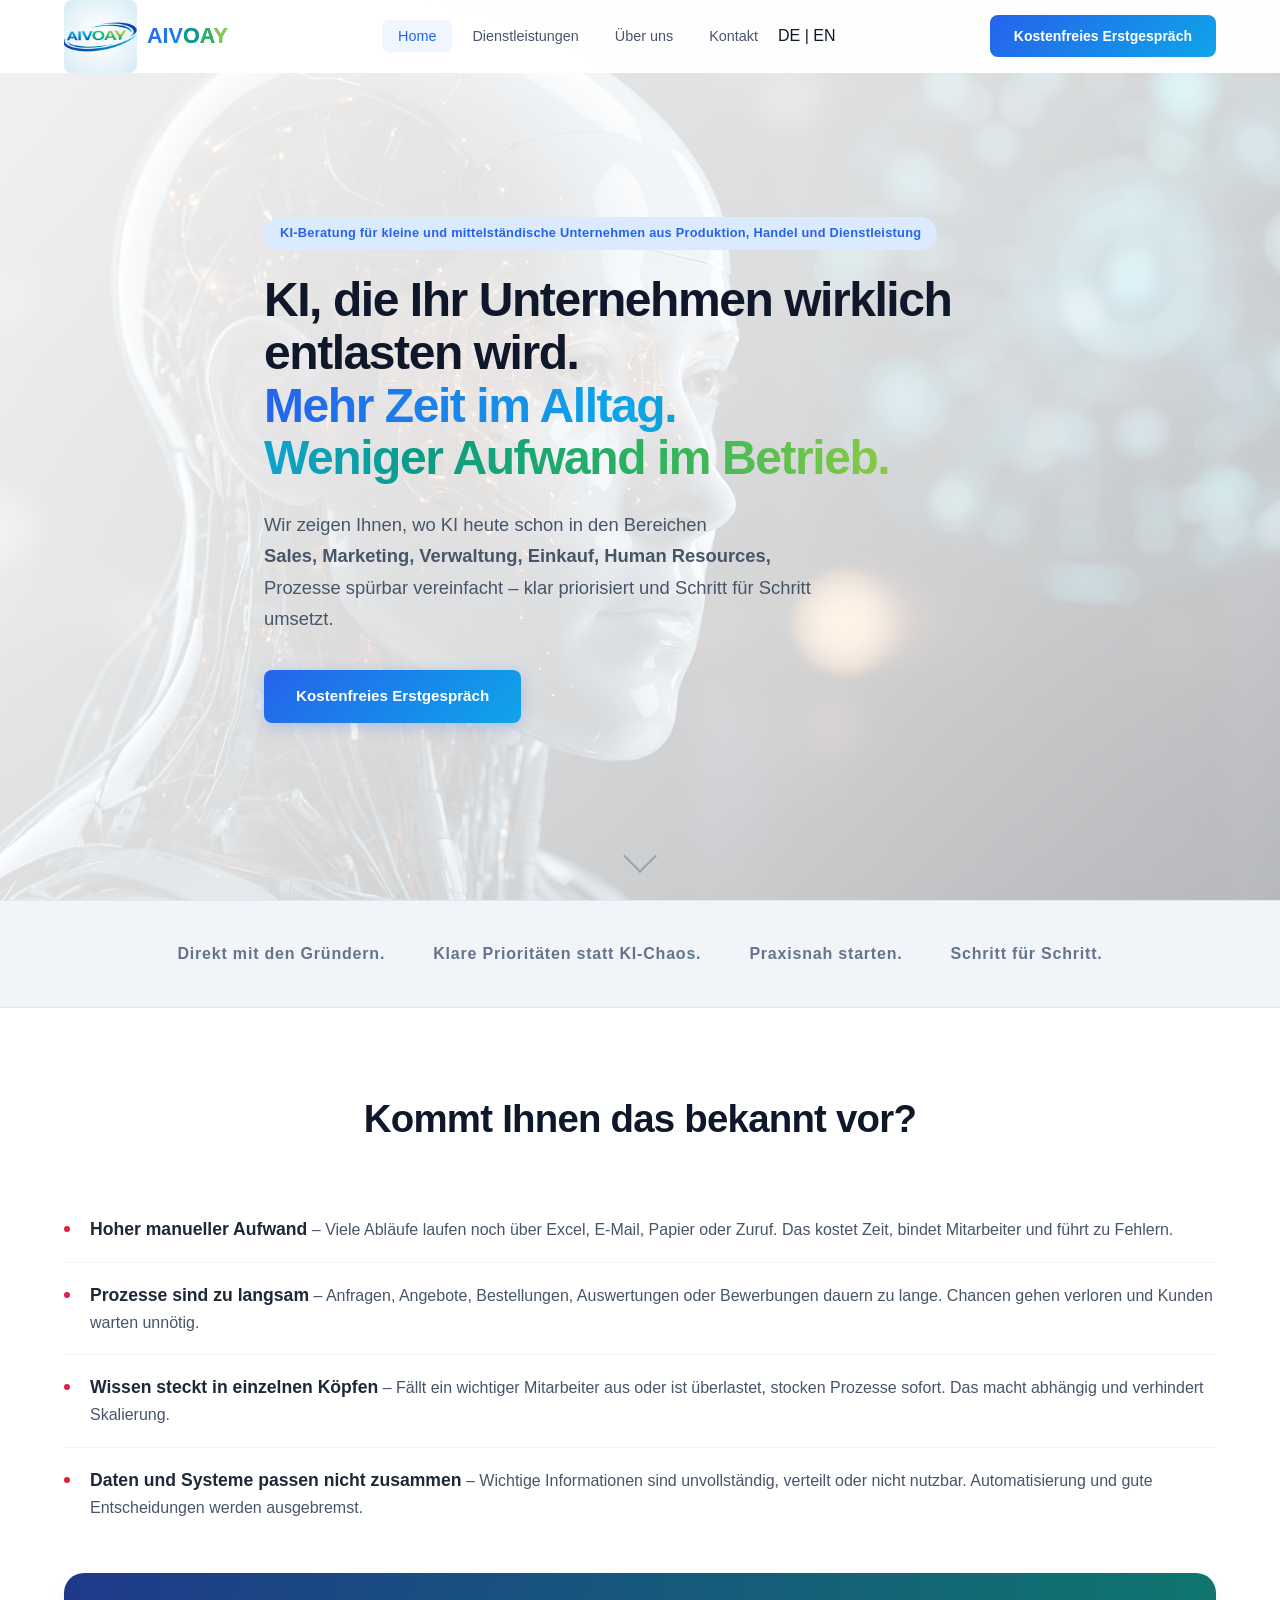
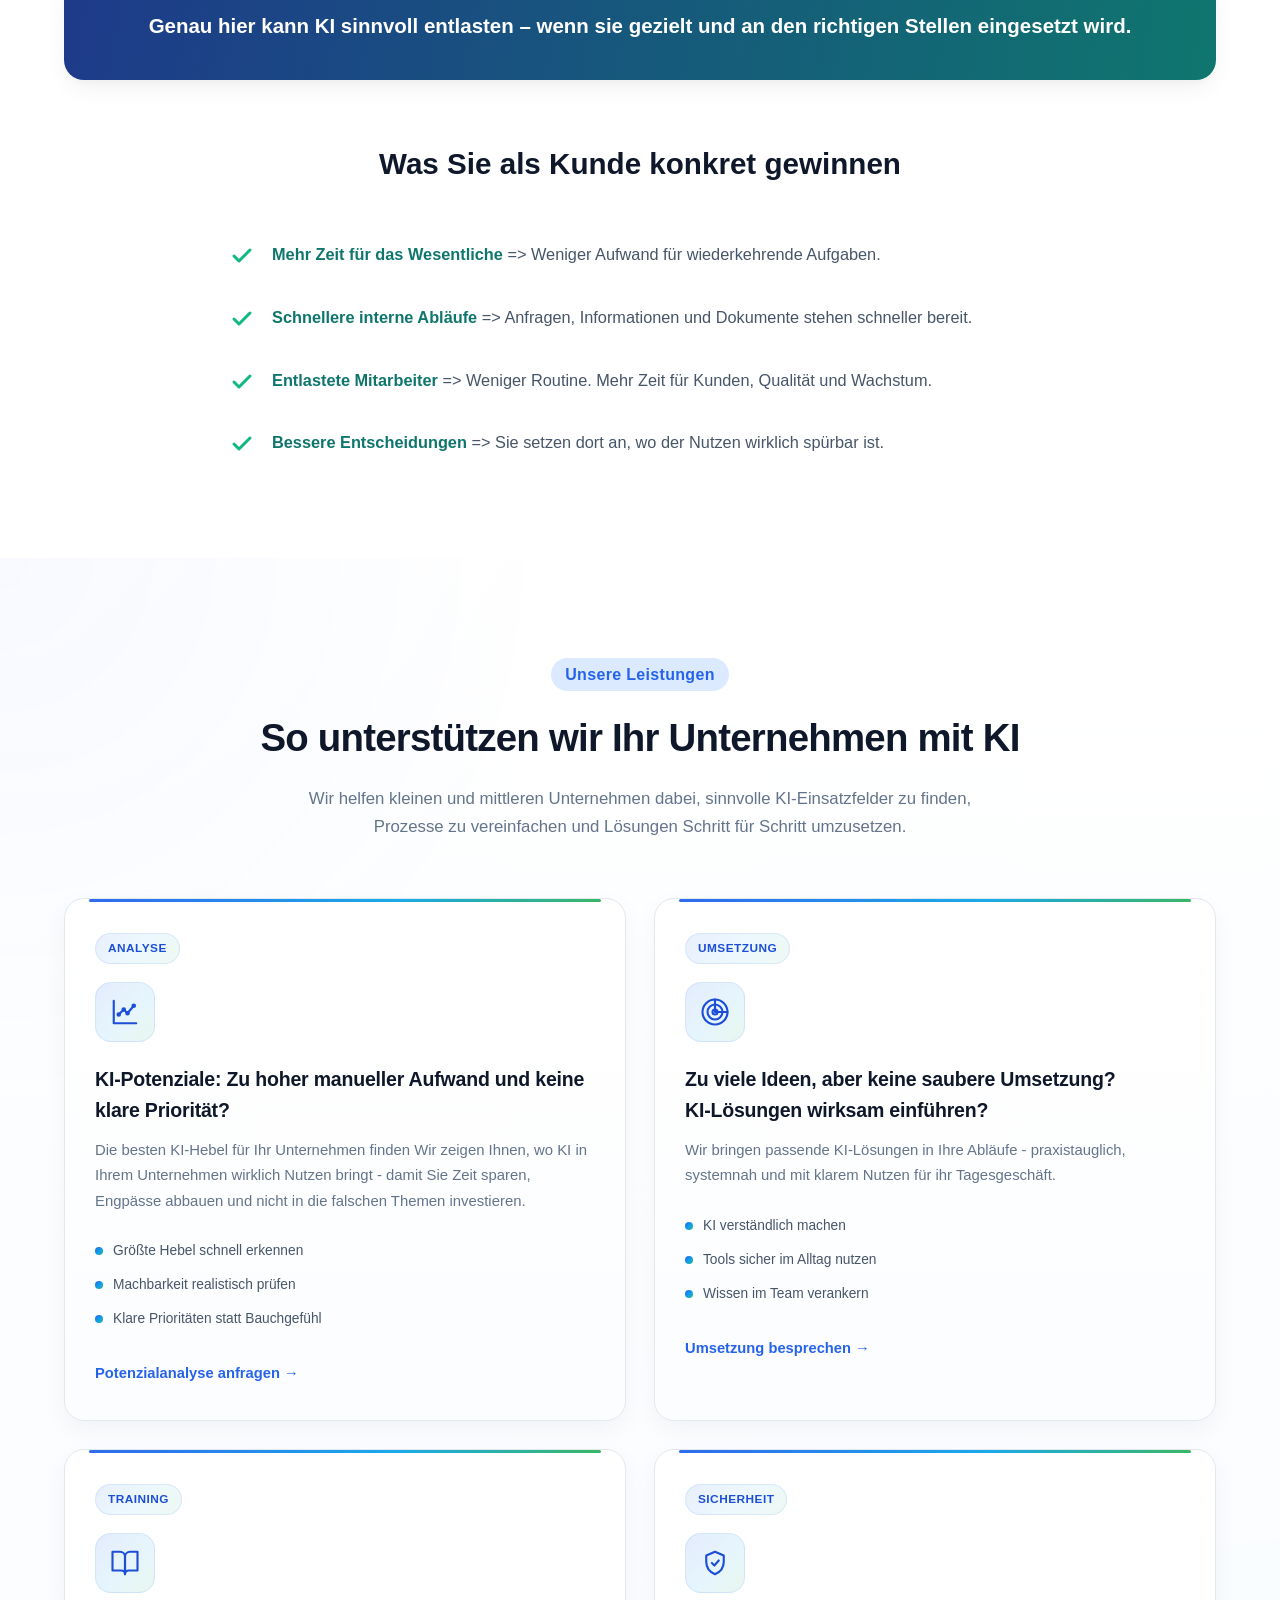
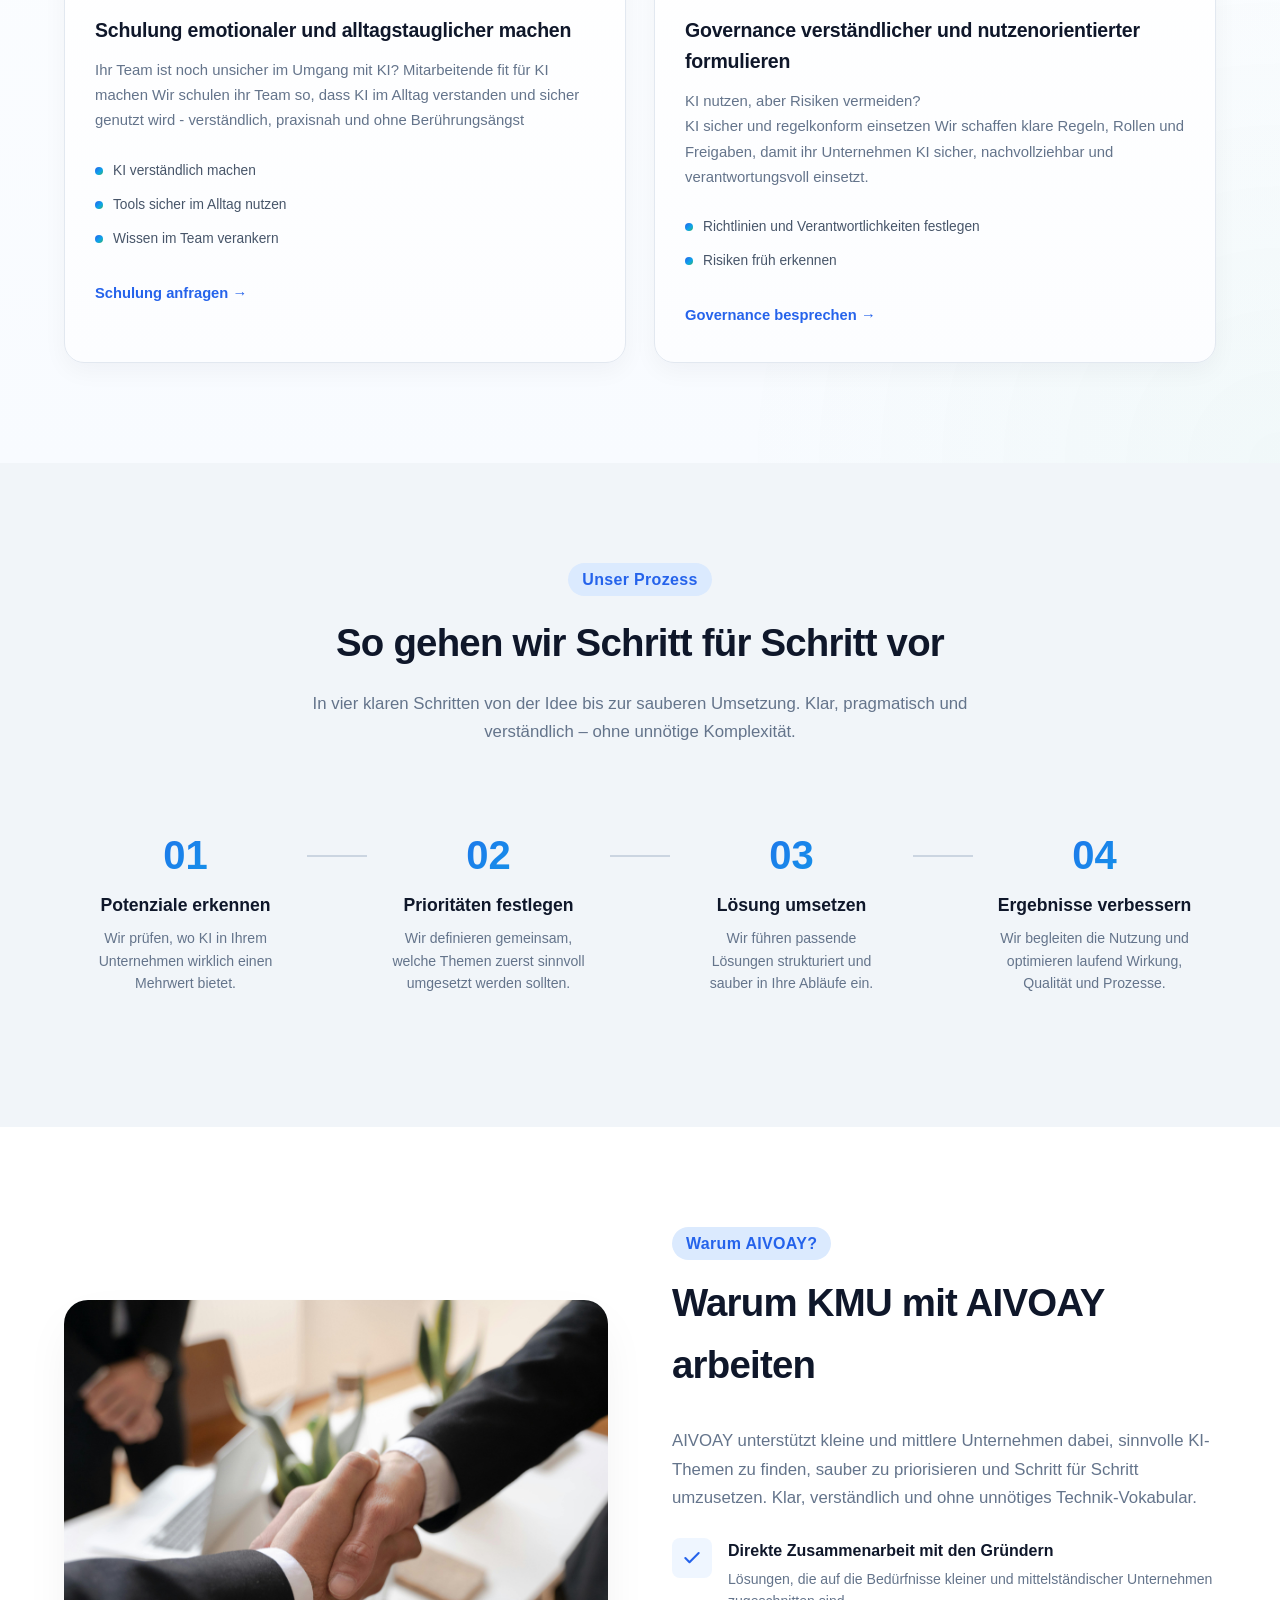
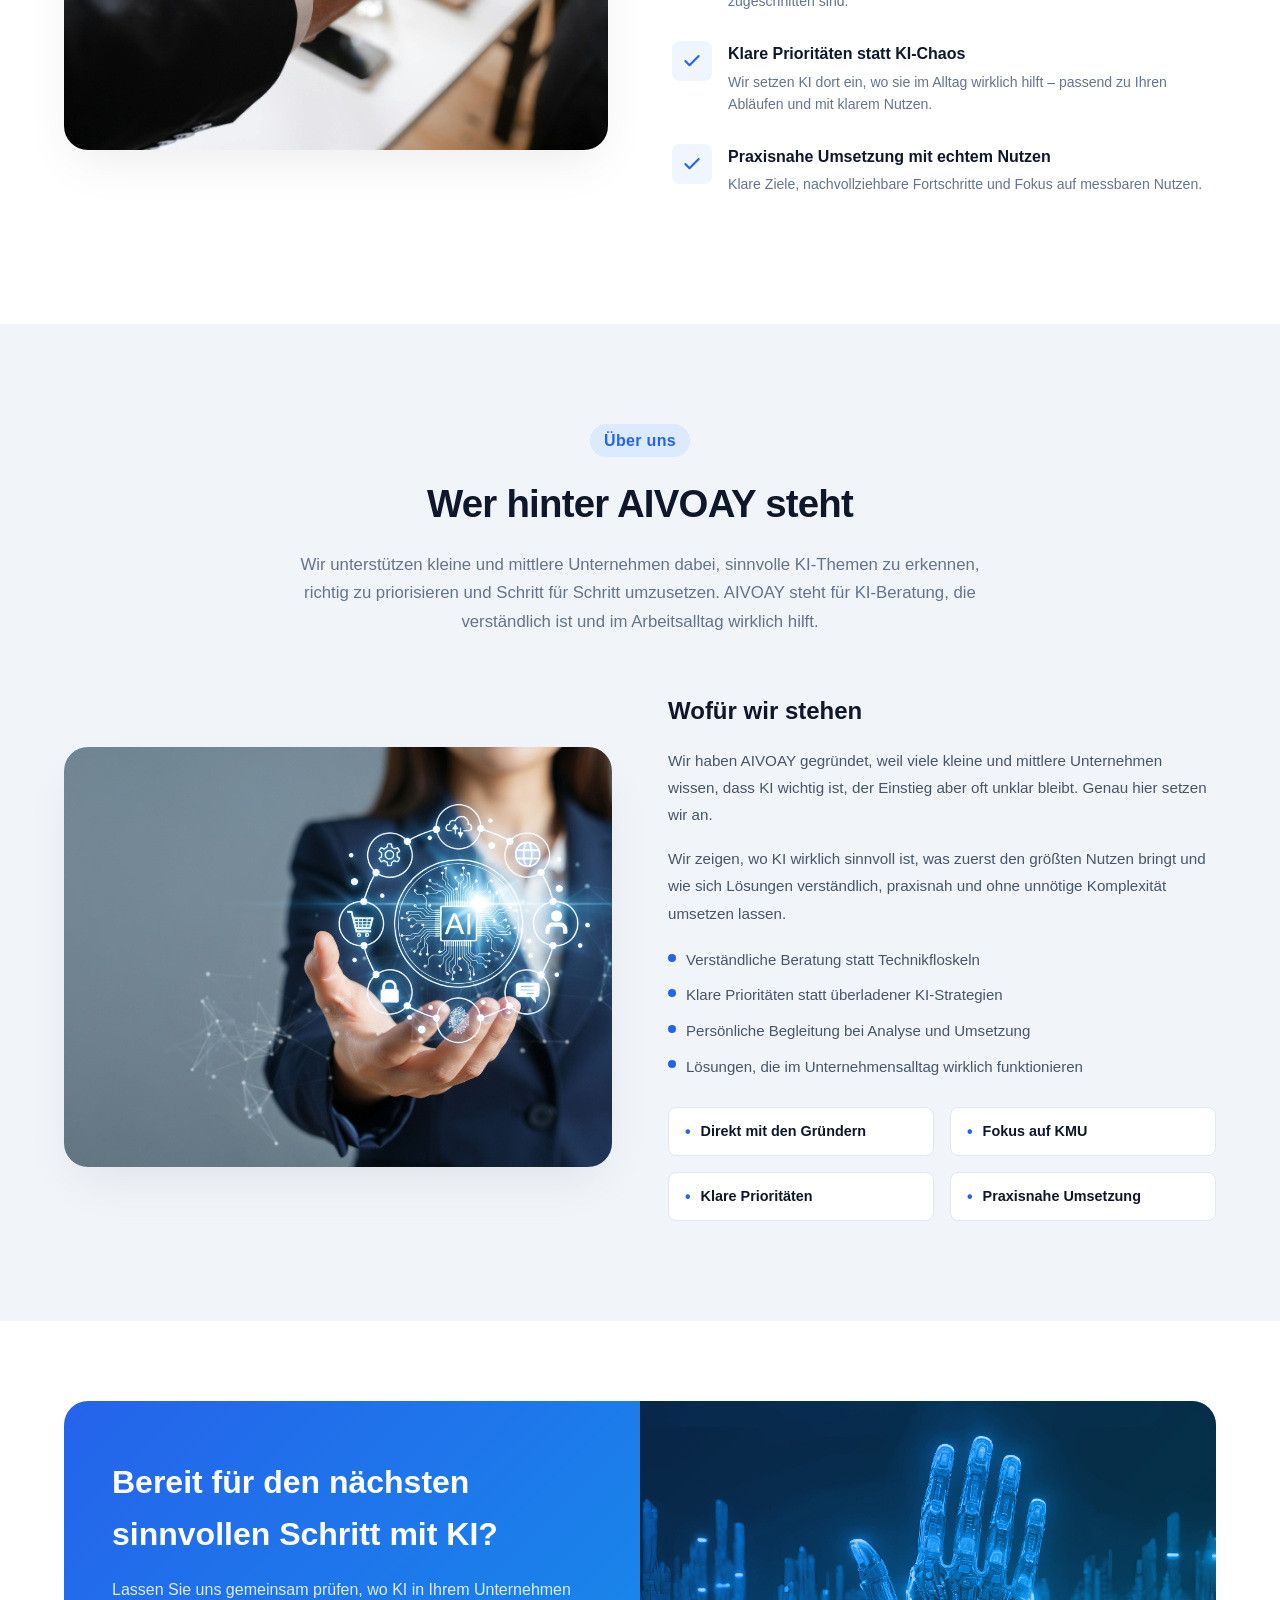
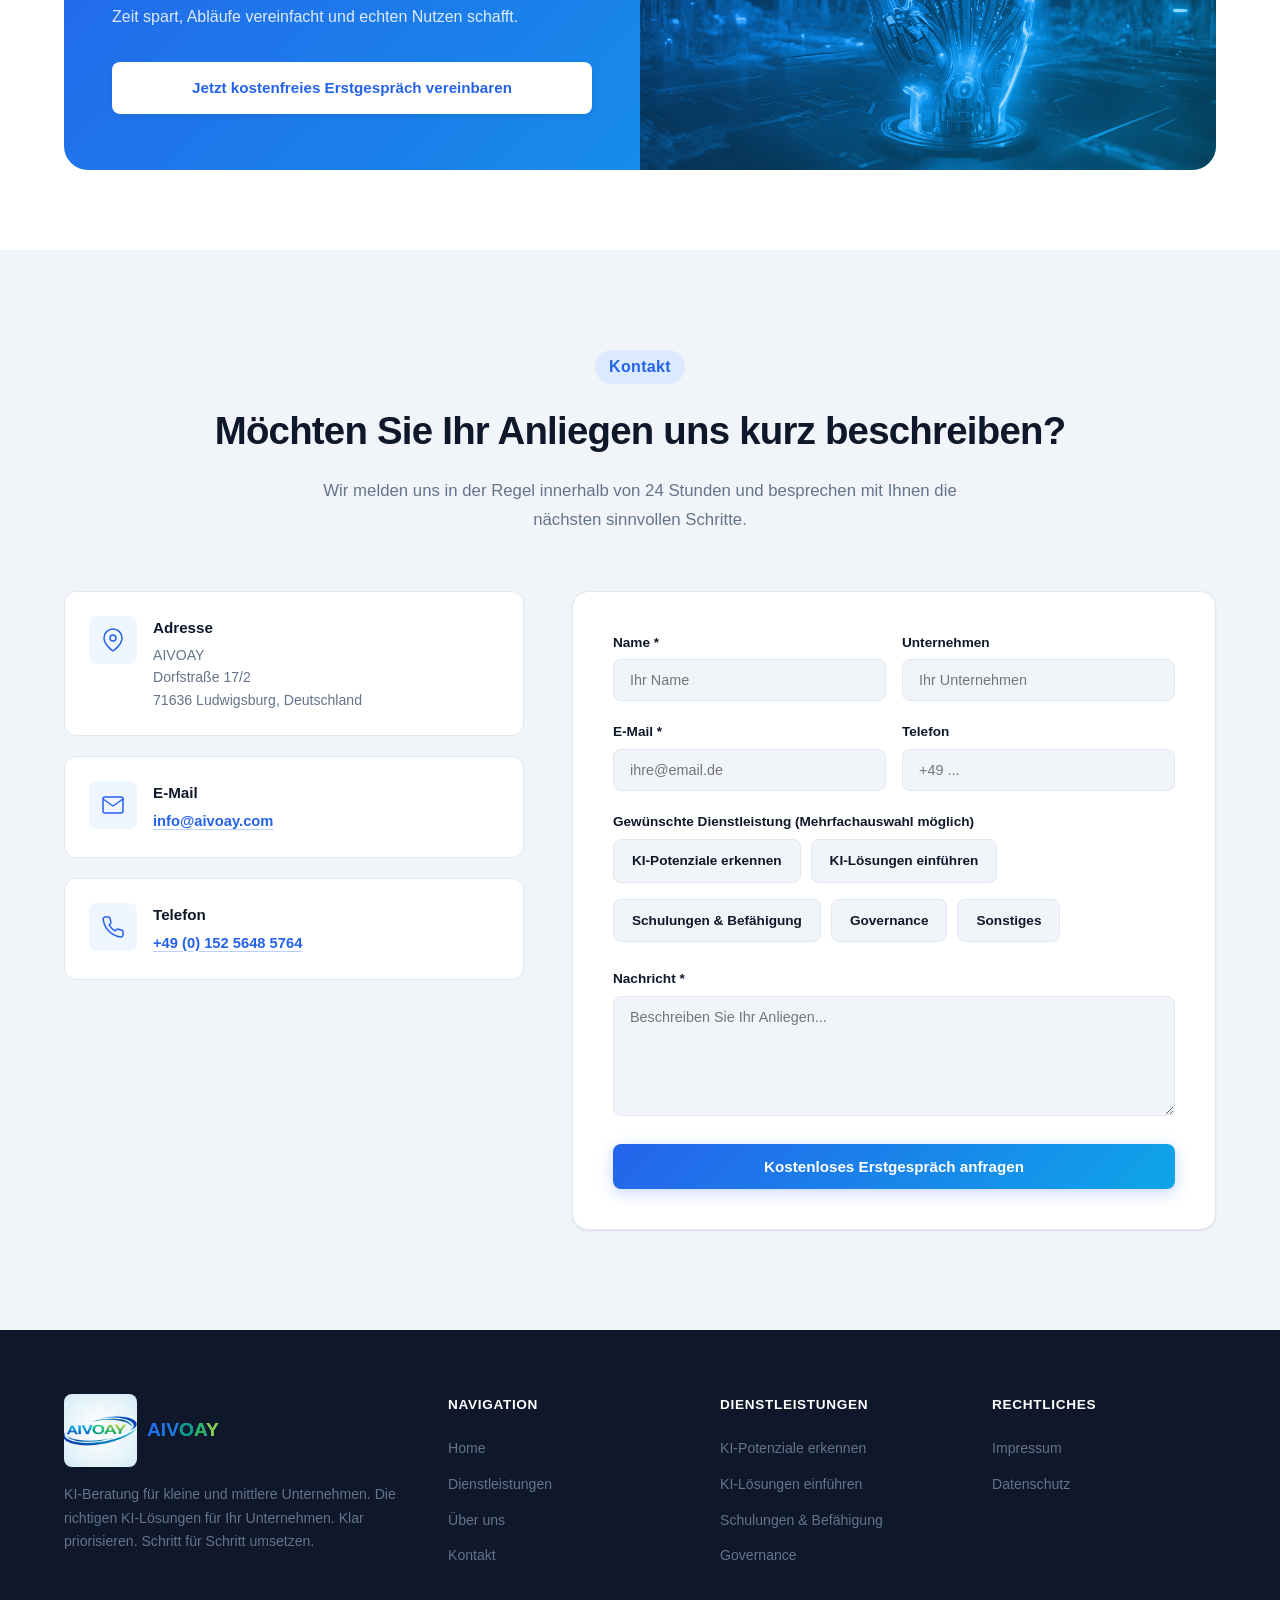
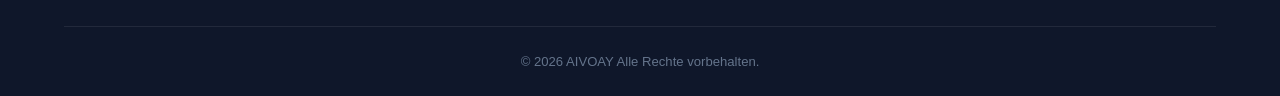
==== index.html @ fedcf229 "Update index.html" ====
<!DOCTYPE html>
<html lang="de">
<head>
    <meta charset="UTF-8">
    <meta name="viewport" content="width=device-width, initial-scale=1.0">
    <title>AIVOAY – KI-Beratung für kleine und mittlere Unternehmen</title>
    <meta name="description" content="AIVOAY unterstützt kleine und mittlere Unternehmen bei KI-Potenzialanalyse, Einführung von KI-Lösungen, Schulungen und Governance – klar priorisiert und praxisnah umgesetzt.">
    <meta name="robots" content="index, follow, max-image-preview:large, max-snippet:-1, max-video-preview:-1">
    <meta name="author" content="AIVOAY">
    <meta name="theme-color" content="#2563eb">
    <link rel="canonical" href="https://www.aivoay.com/">

    <meta property="og:type" content="website">
    <meta property="og:locale" content="de_DE">
    <meta property="og:site_name" content="AIVOAY">
    <meta property="og:title" content="AIVOAY – KI-Beratung für kleine und mittlere Unternehmen">
    <meta property="og:description" content="KI-Beratung für KMU: Potenziale erkennen, Lösungen einführen, Mitarbeitende befähigen und Governance aufbauen.">
    <meta property="og:url" content="https://www.aivoay.com/">
    <meta property="og:image" content="https://www.aivoay.com/bilder/geralt-ai-generated-8733987_1920.jpg">
    <meta property="og:image:alt" content="AIVOAY – KI-Beratung für Unternehmen">

    <meta name="twitter:card" content="summary_large_image">
    <meta name="twitter:title" content="AIVOAY – KI-Beratung für kleine und mittlere Unternehmen">
    <meta name="twitter:description" content="Praxisnahe KI-Beratung für KMU – verständlich, priorisiert und Schritt für Schritt umgesetzt.">
    <meta name="twitter:image" content="https://www.aivoay.com/bilder/geralt-ai-generated-8733987_1920.jpg">

    <!--<link rel="stylesheet" href="style.css">
    <link rel="preconnect" href="https://fonts.googleapis.com">
    <link rel="preconnect" href="https://fonts.gstatic.com" crossorigin>
    <link
        href="https://fonts.googleapis.com/css2?family=Inter:wght@300;400;500;600;700;800&display=swap"
        rel="stylesheet"
    > -->
	<link rel="stylesheet" href="style.css">

    <script type="application/ld+json">
        {
            "@context": "https://schema.org",
            "@graph": [
                {
                    "@type": "Organization",
                    "@id": "https://www.aivoay.com/#organization",
                    "name": "AIVOAY",
                    "url": "https://www.aivoay.com/",
                    "logo": "https://www.aivoay.com/bilder/AIVOAY_logo.jpg",
                    "email": "info@aivoay.com",
                    "telephone": "+49 152 5648 5764",
                    "address": {
                        "@type": "PostalAddress",
                        "streetAddress": "Dorfstraße 17/2",
                        "postalCode": "71636",
                        "addressLocality": "Ludwigsburg",
                        "addressCountry": "DE"
                    }
                },
                {
                    "@type": "LocalBusiness",
                    "@id": "https://www.aivoay.com/#localbusiness",
                    "name": "AIVOAY",
                    "image": "https://www.aivoay.com/bilder/geralt-ai-generated-8733987_1920.jpg",
                    "url": "https://www.aivoay.com/",
                    "telephone": "+49 152 5648 5764",
                    "email": "info@aivoay.com",
                    "address": {
                        "@type": "PostalAddress",
                        "streetAddress": "Dorfstraße 17/2",
                        "postalCode": "71636",
                        "addressLocality": "Ludwigsburg",
                        "addressCountry": "DE"
                    },
                    "areaServed": "Deutschland",
                    "priceRange": "€€"
                },
                {
                    "@type": "WebSite",
                    "@id": "https://www.aivoay.com/#website",
                    "url": "https://www.aivoay.com/",
                    "name": "AIVOAY",
                    "inLanguage": "de-DE"
                }
            ]
        }
    </script>
</head>
<body>
    <header>
        <nav class="navbar" id="navbar" aria-label="Hauptnavigation">
            <div class="container nav-container">
                <a href="#home" class="logo" aria-label="AIVOAY Startseite">
                    <img
                        src="bilder/AIVOAY_logo.jpg"
                        alt="AIVOAY Logo"
                        class="logo-img"
                        decoding="async"
                    >
                    <span class="logo-text">
                        AIV<span class="logo-text1">O</span><span class="logo-text2">A</span><span class="logo-text3">Y</span>
                    </span>
                </a>

                <div class="mobile-quick-links">
                    <a href="#home" class="mobile-quick-link">Home</a>
                    <a href="#dienstleistungen" class="mobile-quick-link">Leistungen</a>
                    <a href="#kontakt" class="mobile-quick-link">Kontakt</a>
                </div>

                <ul class="nav-links" id="navLinks">
                    <li><a href="#home" class="nav-link active">Home</a></li>
                    <li><a href="#dienstleistungen" class="nav-link">Dienstleistungen</a></li>
                    <li><a href="#ueber-uns" class="nav-link">Über uns</a></li>
                    <li><a href="#kontakt" class="nav-link">Kontakt</a></li>
                    <li class="lang-switcher">
                        <a href="index.html" class="lang-btn active">DE</a> <span style="color:var(--text-light)">|</span> 
                        <a href="index_en.html" class="lang-btn">EN</a>
                    </li>
                </ul>

                <a href="#kontakt" class="nav-cta">Kostenfreies Erstgespräch</a>

                <button class="hamburger" id="hamburger" aria-label="Menü öffnen" aria-expanded="false" aria-controls="navLinks">
                    <span></span>
                    <span></span>
                    <span></span>
                </button>
            </div>

            <div class="mobile-menu-overlay" id="mobileMenuOverlay"></div>
        </nav>
    </header>

    <main>
        <section class="hero" id="home">
            <div class="hero-bg">
                <img
                    src="bilder/geralt-ai-generated-8733987_1920.jpg"
                    alt="KI Hintergrund"
                    class="hero-bg-img"
                    fetchpriority="high"
                    decoding="async"
                >
                <div class="hero-overlay"></div>
            </div>

            <div class="container hero-content">
                <div class="hero-badge">
                    KI-Beratung für kleine und mittelständische Unternehmen aus Produktion, Handel und Dienstleistung
                </div>

                <h1 class="hero-title">
                    KI, die Ihr Unternehmen wirklich entlasten wird.<br>
                    <span class="gradient-text">Mehr Zeit im Alltag. <br>Weniger Aufwand im Betrieb.</span>
                </h1>

                <p class="hero-subtitle">
                    Wir zeigen Ihnen, wo KI heute schon in den Bereichen<br>
                    <strong>Sales, Marketing, Verwaltung, Einkauf, Human Resources,</strong><br>
                    Prozesse spürbar vereinfacht – klar priorisiert und Schritt für Schritt umsetzt.
                </p>

                <div class="hero-actions">
                    <a href="#kontakt" class="btn btn-primary"><strong>Kostenfreies Erstgespräch</strong></a>
                </div>
            </div>

            <div class="scroll-indicator" aria-hidden="true">
                <div class="scroll-arrow"></div>
            </div>
        </section>

        <section class="trusted-section" aria-label="Vorteile">
            <div class="container">
                <div class="trusted-logos">
                    <div class="trusted-item">Direkt mit den Gründern.</div>
                    <div class="trusted-item">Klare Prioritäten statt KI-Chaos.</div>
                    <div class="trusted-item">Praxisnah starten.</div>
                    <div class="trusted-item">Schritt für Schritt.</div>
                </div>
            </div>
        </section>
		
<!-- === NEUER BLOCK: Kommt Ihnen das bekannt vor? (kompakt + textbasiert) === -->
<section class="problem-benefit-section">
    <div class="container">
        
        <div class="section-header">
            <h2 class="section-title">Kommt Ihnen das bekannt vor?</h2>
        </div>

        <div class="problems">
            <div class="problem-row">
                <div class="problem-marker red"></div>
                <div class="problem-text">
                    <strong>Hoher manueller Aufwand</strong> – Viele Abläufe laufen noch über Excel, E-Mail, Papier oder Zuruf. Das kostet Zeit, bindet Mitarbeiter und führt zu Fehlern.
                </div>
            </div>
            <div class="problem-row">
                <div class="problem-marker red"></div>
                <div class="problem-text">
                    <strong>Prozesse sind zu langsam</strong> – Anfragen, Angebote, Bestellungen, Auswertungen oder Bewerbungen dauern zu lange. Chancen gehen verloren und Kunden warten unnötig.
                </div>
            </div>
            <div class="problem-row">
                <div class="problem-marker red"></div>
                <div class="problem-text">
                    <strong>Wissen steckt in einzelnen Köpfen</strong> – Fällt ein wichtiger Mitarbeiter aus oder ist überlastet, stocken Prozesse sofort. Das macht abhängig und verhindert Skalierung.
                </div>
            </div>
            <div class="problem-row">
                <div class="problem-marker red"></div>
                <div class="problem-text">
                    <strong>Daten und Systeme passen nicht zusammen</strong> – Wichtige Informationen sind unvollständig, verteilt oder nicht nutzbar. Automatisierung und gute Entscheidungen werden ausgebremst.
                </div>
            </div>
        </div>

        <div class="ki-bridge">
            <strong>Genau hier kann KI sinnvoll entlasten – wenn sie gezielt und an den richtigen Stellen eingesetzt wird.</strong>
        </div>

        <div class="benefits-header">
            <h3>Was Sie als Kunde konkret gewinnen</h3>
        </div>

        <div class="benefits">
            <div class="benefit-row">
                <div class="benefit-check">
                    <svg xmlns="http://www.w3.org/2000/svg" width="24" height="24" viewBox="0 0 24 24" fill="none" stroke="currentColor" stroke-width="3" stroke-linecap="round" stroke-linejoin="round">
                        <polyline points="20 6 9 17 4 12"></polyline>
                    </svg>
                </div>
                <div class="benefit-text">
                    <strong>Mehr Zeit für das Wesentliche</strong> => Weniger Aufwand für wiederkehrende Aufgaben.
                </div>
            </div>
            <div class="benefit-row">
                <div class="benefit-check">
                    <svg xmlns="http://www.w3.org/2000/svg" width="24" height="24" viewBox="0 0 24 24" fill="none" stroke="currentColor" stroke-width="3" stroke-linecap="round" stroke-linejoin="round">
                        <polyline points="20 6 9 17 4 12"></polyline>
                    </svg>
                </div>
                <div class="benefit-text">
                    <strong>Schnellere interne Abläufe</strong> => Anfragen, Informationen und Dokumente stehen schneller bereit.
                </div>
            </div>
            <div class="benefit-row">
                <div class="benefit-check">
                    <svg xmlns="http://www.w3.org/2000/svg" width="24" height="24" viewBox="0 0 24 24" fill="none" stroke="currentColor" stroke-width="3" stroke-linecap="round" stroke-linejoin="round">
                        <polyline points="20 6 9 17 4 12"></polyline>
                    </svg>
                </div>
                <div class="benefit-text">
                    <strong>Entlastete Mitarbeiter</strong> => Weniger Routine. Mehr Zeit für Kunden, Qualität und Wachstum.
                </div>
            </div>
            <div class="benefit-row">
                <div class="benefit-check">
                    <svg xmlns="http://www.w3.org/2000/svg" width="24" height="24" viewBox="0 0 24 24" fill="none" stroke="currentColor" stroke-width="3" stroke-linecap="round" stroke-linejoin="round">
                        <polyline points="20 6 9 17 4 12"></polyline>
                    </svg>
                </div>
                <div class="benefit-text">
                    <strong>Bessere Entscheidungen</strong> => Sie setzen dort an, wo der Nutzen wirklich spürbar ist.
                </div>
            </div>
        </div>
    </div>
</section>

        <section class="services" id="dienstleistungen">
            <div class="container">
                <div class="section-header">
                    <span class="section-tag">Unsere Leistungen</span>
                    <h2 class="section-title">So unterstützen wir Ihr Unternehmen mit KI</h2>
                    <p class="section-desc">
                        Wir helfen kleinen und mittleren Unternehmen dabei, sinnvolle KI-Einsatzfelder zu finden,
                        Prozesse zu vereinfachen und Lösungen Schritt für Schritt umzusetzen.
                    </p>
                </div>

                <div class="services-grid">
                    <article class="service-card">
                        <span class="service-badge">Analyse</span>
                        <div class="service-icon">
                            <svg xmlns="http://www.w3.org/2000/svg" width="32" height="32" viewBox="0 0 24 24" fill="none" stroke="currentColor" stroke-width="1.5" stroke-linecap="round" stroke-linejoin="round" aria-hidden="true">
                                <path d="M3 3v18h18"></path>
                                <path d="M7 14l4-4 3 3 5-6"></path>
                                <circle cx="7" cy="14" r="1"></circle>
                                <circle cx="11" cy="10" r="1"></circle>
                                <circle cx="14" cy="13" r="1"></circle>
                                <circle cx="19" cy="7" r="1"></circle>
                            </svg>
                        </div>
                        <h3 class="service-title">KI-Potenziale: Zu hoher manueller Aufwand und keine klare Priorität?</h3>
                        <p class="service-desc">
                            Die besten KI-Hebel für Ihr Unternehmen finden
							Wir zeigen Ihnen, wo KI in Ihrem Unternehmen wirklich Nutzen bringt - damit Sie Zeit sparen, Engpässe abbauen und nicht in die falschen Themen investieren.
                        </p>
                        <ul class="service-features">
                            <li>Größte Hebel schnell erkennen</li>
                            <li>Machbarkeit realistisch prüfen</li>
                            <li>Klare Prioritäten statt Bauchgefühl</li>
                        </ul>
                        <a href="#kontakt" class="service-link">Potenzialanalyse anfragen →</a>
                    </article>

                    <article class="service-card">
                        <span class="service-badge">Umsetzung</span>
                        <div class="service-icon">
                            <svg xmlns="http://www.w3.org/2000/svg" width="32" height="32" viewBox="0 0 24 24" fill="none" stroke="currentColor" stroke-width="1.5" stroke-linecap="round" stroke-linejoin="round" aria-hidden="true">
                                <path d="M12 2a10 10 0 1 0 10 10H12V2z"></path>
                                <path d="M12 2a10 10 0 0 1 10 10"></path>
                                <circle cx="12" cy="12" r="6"></circle>
                                <circle cx="12" cy="12" r="2"></circle>
                            </svg>
                        </div>
                        <h3 class="service-title">Zu viele Ideen, aber keine saubere Umsetzung? <br>KI-Lösungen wirksam einführen?</h3>
                        <p class="service-desc">
                            Wir bringen passende KI-Lösungen in Ihre Abläufe - praxistauglich, systemnah und mit klarem Nutzen für ihr Tagesgeschäft.
                        </p>
                        <ul class="service-features">
                            <li>KI verständlich machen</li>
                            <li>Tools sicher im Alltag nutzen</li>
                            <li>Wissen im Team verankern</li>
                        </ul>
                        <a href="#kontakt" class="service-link">Umsetzung besprechen →</a>
                    </article>

                    <article class="service-card">
                        <span class="service-badge">Training</span>
                        <div class="service-icon">
                            <svg xmlns="http://www.w3.org/2000/svg" width="32" height="32" viewBox="0 0 24 24" fill="none" stroke="currentColor" stroke-width="1.5" stroke-linecap="round" stroke-linejoin="round" aria-hidden="true">
                                <path d="M2 3h6a4 4 0 0 1 4 4v14a3 3 0 0 0-3-3H2z"></path>
                                <path d="M22 3h-6a4 4 0 0 0-4 4v14a3 3 0 0 1 3-3h7z"></path>
                            </svg>
                        </div>
                        <h3 class="service-title">Schulung emotionaler und alltagstauglicher machen</h3>
                        <p class="service-desc">
                            
							Ihr Team ist noch unsicher im Umgang mit KI? Mitarbeitende fit für KI machen
							Wir schulen ihr Team so, dass KI im Alltag verstanden und sicher genutzt wird - verständlich, praxisnah und ohne Berührungsängst
                        </p>
                        <ul class="service-features">
                            <li>KI verständlich machen</li>
                            <li>Tools sicher im Alltag nutzen</li>
                            <li>Wissen im Team verankern</li>
                        </ul>
                        <a href="#kontakt" class="service-link">Schulung anfragen →</a>
                    </article>

                    <article class="service-card">
                        <span class="service-badge">Sicherheit</span>
                        <div class="service-icon">
                            <svg xmlns="http://www.w3.org/2000/svg" width="32" height="32" viewBox="0 0 24 24" fill="none" stroke="currentColor" stroke-width="1.5" stroke-linecap="round" stroke-linejoin="round" aria-hidden="true">
                                <path d="M12 3l7 3v5c0 5-3.5 8.5-7 10-3.5-1.5-7-5-7-10V6l7-3z"></path>
                                <path d="M9.5 12l2 2 3.5-4"></path>
                            </svg>
                        </div>
                        <h3 class="service-title">Governance verständlicher und nutzenorientierter formulieren</h3>
                        <p class="service-desc">
                            KI nutzen, aber Risiken vermeiden? <br>
                            KI sicher und regelkonform einsetzen
							Wir schaffen klare Regeln, Rollen und Freigaben, damit ihr Unternehmen KI sicher, nachvollziehbar und verantwortungsvoll einsetzt.
                        </p>
                        <ul class="service-features">
                            <li>Richtlinien und Verantwortlichkeiten festlegen</li>
                            <li>Risiken früh erkennen</li>
                        </ul>
                        <a href="#kontakt" class="service-link">Governance besprechen →</a>
                    </article>
                </div>
            </div>
        </section>

        <section class="process-section">
            <div class="container">
                <div class="section-header">
                    <span class="section-tag">Unser Prozess</span>
                    <h2 class="section-title">So gehen wir Schritt für Schritt vor</h2>
                    <p class="section-desc">
                        In vier klaren Schritten von der Idee bis zur sauberen Umsetzung.
                        Klar, pragmatisch und verständlich – ohne unnötige Komplexität.
                    </p>
                </div>

                <div class="process-grid">
                    <div class="process-step">
                        <div class="process-number">01</div>
                        <h3>Potenziale erkennen</h3>
                        <p>Wir prüfen, wo KI in Ihrem Unternehmen wirklich einen Mehrwert bietet.</p>
                    </div>
                    <div class="process-connector"></div>

                    <div class="process-step">
                        <div class="process-number">02</div>
                        <h3>Prioritäten festlegen</h3>
                        <p>Wir definieren gemeinsam, welche Themen zuerst sinnvoll umgesetzt werden sollten.</p>
                    </div>
                    <div class="process-connector"></div>

                    <div class="process-step">
                        <div class="process-number">03</div>
                        <h3>Lösung umsetzen</h3>
                        <p>Wir führen passende Lösungen strukturiert und sauber in Ihre Abläufe ein.</p>
                    </div>
                    <div class="process-connector"></div>

                    <div class="process-step">
                        <div class="process-number">04</div>
                        <h3>Ergebnisse verbessern</h3>
                        <p>Wir begleiten die Nutzung und optimieren laufend Wirkung, Qualität und Prozesse.</p>
                    </div>
                </div>
            </div>
        </section>

        <section class="features-visual">
            <div class="container">
                <div class="features-split">
                    <div class="features-image">
                        <img
                            src="bilder/pexels-photo-5520322.jpeg"
                            alt="Ansprechpartner für KI-Beratung"
                            loading="lazy"
                            decoding="async"
                        >
                    </div>

                    <div class="features-content">
                        <span class="section-tag">Warum AIVOAY?</span>
                        <h2 class="section-title left-align">Warum KMU mit AIVOAY arbeiten</h2>
                        <p class="section-desc">
                            AIVOAY unterstützt kleine und mittlere Unternehmen dabei, sinnvolle KI-Themen zu finden,
                            sauber zu priorisieren und Schritt für Schritt umzusetzen. Klar, verständlich und ohne unnötiges
                            Technik-Vokabular.
                        </p>
                        <br>

                        <div class="feature-item">
                            <div class="feature-check">
                                <svg xmlns="http://www.w3.org/2000/svg" width="20" height="20" viewBox="0 0 24 24" fill="none" stroke="currentColor" stroke-width="2.5" stroke-linecap="round" stroke-linejoin="round" aria-hidden="true">
                                    <polyline points="20 6 9 17 4 12"></polyline>
                                </svg>
                            </div>
                            <div>
                                <h4>Direkte Zusammenarbeit mit den Gründern</h4>
                                <p>Lösungen, die auf die Bedürfnisse kleiner und mittelständischer Unternehmen zugeschnitten sind.</p>
                            </div>
                        </div>

                        <div class="feature-item">
                            <div class="feature-check">
                                <svg xmlns="http://www.w3.org/2000/svg" width="20" height="20" viewBox="0 0 24 24" fill="none" stroke="currentColor" stroke-width="2.5" stroke-linecap="round" stroke-linejoin="round" aria-hidden="true">
                                    <polyline points="20 6 9 17 4 12"></polyline>
                                </svg>
                            </div>
                            <div>
                                <h4>Klare Prioritäten statt KI-Chaos</h4>
                                <p>Wir setzen KI dort ein, wo sie im Alltag wirklich hilft – passend zu Ihren Abläufen und mit klarem Nutzen.</p>
                            </div>
                        </div>

                        <div class="feature-item">
                            <div class="feature-check">
                                <svg xmlns="http://www.w3.org/2000/svg" width="20" height="20" viewBox="0 0 24 24" fill="none" stroke="currentColor" stroke-width="2.5" stroke-linecap="round" stroke-linejoin="round" aria-hidden="true">
                                    <polyline points="20 6 9 17 4 12"></polyline>
                                </svg>
                            </div>
                            <div>
                                <h4>Praxisnahe Umsetzung mit echtem Nutzen</h4>
                                <p>Klare Ziele, nachvollziehbare Fortschritte und Fokus auf messbaren Nutzen.</p>
                            </div>
                        </div>
                    </div>
                </div>
            </div>
        </section>

        <section class="about" id="ueber-uns">
            <div class="container">
                <div class="section-header">
                    <span class="section-tag">Über uns</span>
                    <h2 class="section-title">Wer hinter AIVOAY steht</h2>
                    <p class="section-desc">
                        Wir unterstützen kleine und mittlere Unternehmen dabei, sinnvolle KI-Themen zu erkennen,
                        richtig zu priorisieren und Schritt für Schritt umzusetzen. AIVOAY steht für KI-Beratung,
                        die verständlich ist und im Arbeitsalltag wirklich hilft.
                    </p>
                </div>

                <div class="about-content">
                    <div class="about-image">
                        <img
                            src="bilder/image27.jpg"
                            alt="AIVOAY Team"
                            loading="lazy"
                            decoding="async"
                        >
                    </div>

                    <div class="about-text">
                        <h3>Wofür wir stehen</h3>
                        <p>
                            Wir haben AIVOAY gegründet, weil viele kleine und mittlere Unternehmen wissen, dass KI wichtig ist,
                            der Einstieg aber oft unklar bleibt. Genau hier setzen wir an.
                        </p>
                        <p>
                            Wir zeigen, wo KI wirklich sinnvoll ist, was zuerst den größten Nutzen bringt und wie sich Lösungen
                            verständlich, praxisnah und ohne unnötige Komplexität umsetzen lassen.
                        </p>

                        <ul class="about-list">
                            <li>Verständliche Beratung statt Technikfloskeln</li>
                            <li>Klare Prioritäten statt überladener KI-Strategien</li>
                            <li>Persönliche Begleitung bei Analyse und Umsetzung</li>
                            <li>Lösungen, die im Unternehmensalltag wirklich funktionieren</li>
                        </ul>

                        <div class="about-values">
                            <div class="value">
                                <span class="value-icon">•</span>
                                <span>Direkt mit den Gründern</span>
                            </div>
                            <div class="value">
                                <span class="value-icon">•</span>
                                <span>Fokus auf KMU</span>
                            </div>
                            <div class="value">
                                <span class="value-icon">•</span>
                                <span>Klare Prioritäten</span>
                            </div>
                            <div class="value">
                                <span class="value-icon">•</span>
                                <span>Praxisnahe Umsetzung</span>
                            </div>
                        </div>
                    </div>
                </div>
            </div>
        </section>

        <section class="cta-section">
            <div class="container">
                <div class="cta-card">
                    <div class="cta-content">
                        <h2>Bereit für den nächsten sinnvollen Schritt mit KI?</h2>
                        <p>
                            Lassen Sie uns gemeinsam prüfen, wo KI in Ihrem Unternehmen Zeit spart,
                            Abläufe vereinfacht und echten Nutzen schafft.
                        </p>
                        <a href="#kontakt" class="btn btn-white">Jetzt kostenfreies Erstgespräch vereinbaren</a>
                    </div>

                    <div class="cta-image">
                        <img
                            src="bilder/satheeshsankaran-ai-generated-8686233_1920.jpg"
                            alt="Zukunft mit Künstlicher Intelligenz"
                            loading="lazy"
                            decoding="async"
                        >
                    </div>
                </div>
            </div>
        </section>

        <section class="contact" id="kontakt">
            <div class="container">
                <div class="section-header">
                    <span class="section-tag">Kontakt</span>
                    <h2 class="section-title">Möchten Sie Ihr Anliegen uns kurz beschreiben?</h2>
                    <p class="section-desc">
                        Wir melden uns in der Regel innerhalb von 24 Stunden und
                        besprechen mit Ihnen die nächsten sinnvollen Schritte.
                    </p>
                </div>

                <div class="contact-grid">
                    <div class="contact-info">
                        <div class="contact-card">
                            <div class="contact-icon">
                                <svg xmlns="http://www.w3.org/2000/svg" width="24" height="24" viewBox="0 0 24 24" fill="none" stroke="currentColor" stroke-width="1.5" stroke-linecap="round" stroke-linejoin="round" aria-hidden="true">
                                    <path d="M21 10c0 7-9 13-9 13s-9-6-9-13a9 9 0 0 1 18 0z"></path>
                                    <circle cx="12" cy="10" r="3"></circle>
                                </svg>
                            </div>
                            <div>
                                <h4>Adresse</h4>
                                <p>AIVOAY<br>Dorfstraße 17/2<br>71636 Ludwigsburg, Deutschland</p>
                            </div>
                        </div>

                        <div class="contact-card">
                            <div class="contact-icon">
                                <svg xmlns="http://www.w3.org/2000/svg" width="24" height="24" viewBox="0 0 24 24" fill="none" stroke="currentColor" stroke-width="1.5" stroke-linecap="round" stroke-linejoin="round" aria-hidden="true">
                                    <path d="M4 4h16c1.1 0 2 .9 2 2v12c0 1.1-.9 2-2 2H4c-1.1 0-2-.9-2-2V6c0-1.1.9-2 2-2z"></path>
                                    <polyline points="22,6 12,13 2,6"></polyline>
                                </svg>
                            </div>
                            <div>
                                <h4>E-Mail</h4>
                                <p><a href="mailto:info@aivoay.com" class="email-link">info@aivoay.com</a></p>
                            </div>
                        </div>

                        <div class="contact-card">
                            <div class="contact-icon">
                                <svg xmlns="http://www.w3.org/2000/svg" width="24" height="24" viewBox="0 0 24 24" fill="none" stroke="currentColor" stroke-width="1.5" stroke-linecap="round" stroke-linejoin="round" aria-hidden="true">
                                    <path d="M22 16.92v3a2 2 0 0 1-2.18 2 19.79 19.79 0 0 1-8.63-3.07 19.5 19.5 0 0 1-6-6A19.79 19.79 0 0 1 2.12 4.18 2 2 0 0 1 4.11 2h3a2 2 0 0 1 2 1.72c.127.96.362 1.903.7 2.81a2 2 0 0 1-.45 2.11L8.09 9.91a16 16 0 0 0 6 6l1.27-1.27a2 2 0 0 1 2.11-.45c.907.338 1.85.573 2.81.7A2 2 0 0 1 22 16.92z"></path>
                                </svg>
                            </div>
                            <div>
                                <h4>Telefon</h4>
                                <p><a href="tel:+49 152 5648 5764" class="email-link">+49 (0) 152 5648 5764</a></p>
                            </div>
                        </div>
                    </div>

                    <form class="contact-form" id="contactForm" action="https://api.web3forms.com/submit" method="POST">
                        <input type="hidden" name="access_key" value="962a4fdf-5d7c-4ce3-8426-91bd7a306344">

                        <div class="form-row">
                            <div class="form-group">
                                <label for="name">Name *</label>
                                <input type="text" id="name" name="name" required placeholder="Ihr Name" autocomplete="name">
                            </div>
                            <div class="form-group">
                                <label for="company">Unternehmen</label>
                                <input type="text" id="company" name="company" placeholder="Ihr Unternehmen" autocomplete="organization">
                            </div>
                        </div>

                        <div class="form-row">
                            <div class="form-group">
                                <label for="email">E-Mail *</label>
                                <input type="email" id="email" name="email" required placeholder="ihre@email.de" autocomplete="email">
                            </div>
                            <div class="form-group">
                                <label for="phone">Telefon</label>
                                <input type="tel" id="phone" name="phone" placeholder="+49 ..." autocomplete="tel">
                            </div>
                        </div>

                        <div class="form-group">
                            <label>Gewünschte Dienstleistung (Mehrfachauswahl möglich)</label>
                            <div class="checkbox-group">
                                <label class="checkbox-option">
                                    <input type="checkbox" name="service[]" value="KI-Potenziale erkennen">
                                    <span class="checkbox-custom"></span>
                                    <span class="checkbox-label">KI-Potenziale erkennen</span>
                                </label>

                                <label class="checkbox-option">
                                    <input type="checkbox" name="service[]" value="KI-Lösungen einführen">
                                    <span class="checkbox-custom"></span>
                                    <span class="checkbox-label">KI-Lösungen einführen</span>
                                </label>

                                <label class="checkbox-option">
                                    <input type="checkbox" name="service[]" value="Schulungen &amp; Befähigung">
                                    <span class="checkbox-custom"></span>
                                    <span class="checkbox-label">Schulungen &amp; Befähigung</span>
                                </label>

                                <label class="checkbox-option">
                                    <input type="checkbox" name="service[]" value="Governance">
                                    <span class="checkbox-custom"></span>
                                    <span class="checkbox-label">Governance</span>
                                </label>

                                <label class="checkbox-option">
                                    <input type="checkbox" name="service[]" value="Sonstiges">
                                    <span class="checkbox-custom"></span>
                                    <span class="checkbox-label">Sonstiges</span>
                                </label>
                            </div>
                        </div>

                        <div class="form-group">
                            <label for="message">Nachricht *</label>
                            <textarea id="message" name="message" rows="5" required placeholder="Beschreiben Sie Ihr Anliegen..."></textarea>
                        </div>

                        <button type="submit" class="btn btn-primary btn-full">Kostenloses Erstgespräch anfragen</button>

                        <div class="form-success" id="formSuccess">
                            <svg xmlns="http://www.w3.org/2000/svg" width="24" height="24" viewBox="0 0 24 24" fill="none" stroke="currentColor" stroke-width="2" stroke-linecap="round" stroke-linejoin="round" aria-hidden="true">
                                <path d="M22 11.08V12a10 10 0 1 1-5.93-9.14"></path>
                                <polyline points="22 4 12 14.01 9 11.01"></polyline>
                            </svg>
                            <span>Vielen Dank! Ihre Nachricht wurde erfolgreich gesendet.</span>
                        </div>
                    </form>
                </div>
            </div>
        </section>

       <!-- <section class="impressum" id="impressum">
            <div class="container">
                <div class="section-header">
                    <span class="section-badge">Rechtliches</span>
                    <h2 class="section-title">Impressum</h2>
                </div>

                <div class="impressum-grid">
                    <div class="impressum-card">
                        <p><strong>AIVOAY</strong><br>Dorfstraße 17/2<br>71636 Ludwigsburg<br>Deutschland</p>
                        <p>
                            Telefon: <a href="tel:+49 (0) 152 5648 5764" class="email-link">+49 (0) 152 5648 5764</a><br>
                            E-Mail: <a href="mailto:info@aivoay.com" class="email-link">info@aivoay.com</a>
                        </p>
                    </div>
                </div>
            </div>
        </section> -->
    </main>

    <footer class="footer">
        <div class="container">
            <div class="footer-grid">
                <div class="footer-brand">
                    <a href="#home" class="logo" aria-label="AIVOAY Startseite">
                        <img
                            src="bilder/AIVOAY_logo.jpg"
                            alt="AIVOAY Logo"
                            class="logo-img"
                            loading="lazy"
                            decoding="async"
                        >
                        <span class="logo-text">
                            AIV<span class="logo-text4">O</span><span class="logo-text5">A</span><span class="logo-text6">Y</span>
                        </span>
                    </a>
                    <p>
                        KI-Beratung für kleine und mittlere Unternehmen.
                        Die richtigen KI-Lösungen für Ihr Unternehmen.
                        Klar priorisieren. Schritt für Schritt umsetzen.
                    </p>
                </div>

                <div class="footer-links">
                    <h4>Navigation</h4>
                    <ul>
                        <li><a href="#home">Home</a></li>
                        <li><a href="#dienstleistungen">Dienstleistungen</a></li>
                        <li><a href="#ueber-uns">Über uns</a></li>
                        <li><a href="#kontakt">Kontakt</a></li>
                    </ul>
                </div>

                <div class="footer-links">
                    <h4>Dienstleistungen</h4>
                    <ul>
                        <li><a href="#dienstleistungen">KI-Potenziale erkennen</a></li>
                        <li><a href="#dienstleistungen">KI-Lösungen einführen</a></li>
                        <li><a href="#dienstleistungen">Schulungen &amp; Befähigung</a></li>
                        <li><a href="#dienstleistungen">Governance</a></li>
                    </ul>
                </div>

                <div class="footer-links">
                    <h4>Rechtliches</h4>
                    <ul>
                        <li><a href="impressum.html">Impressum</a></li>
                        <li><a href="impressum.html#datenschutz">Datenschutz</a></li>
                    </ul>
                </div>
            </div>

            <div class="footer-bottom">
                <p>&copy; 2026 AIVOAY Alle Rechte vorbehalten.</p>
            </div>
        </div>
    </footer>

    <button class="back-to-top" id="backToTop" aria-label="Nach oben scrollen">
        <svg xmlns="http://www.w3.org/2000/svg" width="20" height="20" viewBox="0 0 24 24" fill="none" stroke="currentColor" stroke-width="2.5" stroke-linecap="round" stroke-linejoin="round" aria-hidden="true">
            <polyline points="18 15 12 9 6 15"></polyline>
        </svg>
    </button>

    <script src="script.js" defer></script>
</body>
</html>
---- style.css ----
/* ====================== LOCAL FONTS ====================== */
@font-face {
    font-family: 'Inter';
    src: url('fonts/Inter-Regular.woff2') format('woff2');
    font-weight: 400;
    font-style: normal;
    font-display: swap;
}

@font-face {
    font-family: 'Inter';
    src: url('fonts/Inter-Medium.woff2') format('woff2');
    font-weight: 500;
    font-style: normal;
    font-display: swap;
}

@font-face {
    font-family: 'Inter';
    src: url('fonts/Inter-SemiBold.woff2') format('woff2');
    font-weight: 600;
    font-style: normal;
    font-display: swap;
}

@font-face {
    font-family: 'Inter';
    src: url('fonts/Inter-Bold.woff2') format('woff2');
    font-weight: 700;
    font-style: normal;
    font-display: swap;
}
/* ======================================================== */

/* ===== Reset & Base ===== */
*,
*::before,
*::after {
    margin: 0;
    padding: 0;
    box-sizing: border-box;
}

:root {
    --primary: #2563eb;
    --primary-dark: #1d4ed8;
    --primary-light: #dbeafe;
    --primary-50: #eff6ff;
    --accent: #0ea5e9;
    --dark: #0f172a;
    --dark-600: #475569;
    --dark-500: #64748b;
    --dark-400: #94a3b8;
    --dark-300: #cbd5e1;
    --dark-200: #e2e8f0;
    --dark-100: #f1f5f9;
    --white: #ffffff;
    --gradient: linear-gradient(135deg, #2563eb 0%, #0ea5e9 100%);
    --gradient-text: linear-gradient(90deg, #2563eb 0%, #0ea5e9 35%, #0a9c85 55%, #2fb35d 78%, #8bcb43 100%);
    --shadow-sm: 0 1px 3px rgba(0, 0, 0, 0.04), 0 1px 2px rgba(0, 0, 0, 0.06);
    --shadow-md: 0 4px 6px -1px rgba(0, 0, 0, 0.05), 0 2px 4px -1px rgba(0, 0, 0, 0.03);
    --shadow-lg: 0 10px 25px -3px rgba(0, 0, 0, 0.06), 0 4px 6px -2px rgba(0, 0, 0, 0.03);
    --shadow-xl: 0 20px 50px -10px rgba(0, 0, 0, 0.08);
    --radius-sm: 8px;
    --radius-md: 12px;
    --radius-lg: 16px;
    --radius-xl: 24px;
    --transition: 0.3s cubic-bezier(0.4, 0, 0.2, 1);
}

html {
    scroll-behavior: smooth;
    font-size: 16px;
}

body {
    font-family: "Inter", -apple-system, BlinkMacSystemFont, "Segoe UI", sans-serif;
    color: var(--dark);
    background-color: var(--white);
    line-height: 1.6;
    -webkit-font-smoothing: antialiased;
    overflow-x: hidden;
}

body.menu-open {
    overflow: hidden;
}

html,
body {
    overflow-x: hidden;
}

.container {
    max-width: 1200px;
    margin: 0 auto;
    padding: 0 24px;
}

img {
    max-width: 100%;
    display: block;
}

section,
div,
article,
form {
    max-width: 100%;
}

a {
    text-decoration: none;
    color: inherit;
}

ul {
    list-style: none;
}

/* ===== Navigation ===== */
.navbar {
    position: fixed;
    top: 0;
    left: 0;
    right: 0;
    z-index: 1000;
    background: rgba(255, 255, 255, 0.96);
    border-bottom: 1px solid transparent;
    transition: background-color 0.25s ease, border-color 0.25s ease, box-shadow 0.25s ease;
}

.navbar.scrolled {
    background: rgba(255, 255, 255, 0.98);
    border-bottom: 1px solid var(--dark-200);
    box-shadow: var(--shadow-sm);
}

.nav-container {
    display: flex;
    align-items: center;
    justify-content: space-between;
    height: 72px;
    position: relative;
    gap: 16px;
}

.logo {
    display: flex;
    align-items: center;
    gap: 10px;
    z-index: 1002;
    flex-shrink: 0;
}

.logo-img {
    width: 73px;
    height: 73px;
    border-radius: var(--radius-sm);
    object-fit: cover;
}

.logo-text {
    font-size: 1.35rem;
    font-weight: 700;
    background: var(--gradient);
    -webkit-background-clip: text;
    -webkit-text-fill-color: transparent;
    background-clip: text;
}

.logo-text1,
.logo-text4 {
    font-weight: 700;
    background: #0a9c85;
    -webkit-background-clip: text;
    -webkit-text-fill-color: transparent;
    background-clip: text;
}

.logo-text2,
.logo-text5 {
    font-weight: 700;
    background: #2fb35d;
    -webkit-background-clip: text;
    -webkit-text-fill-color: transparent;
    background-clip: text;
}

.logo-text3,
.logo-text6 {
    font-weight: 700;
    background: #8bcb43;
    -webkit-background-clip: text;
    -webkit-text-fill-color: transparent;
    background-clip: text;
}

.logo-text1,
.logo-text2,
.logo-text3 {
    font-size: 1.35rem;
}

.logo-text4,
.logo-text5,
.logo-text6 {
    font-size: 1.2rem;
}

.mobile-quick-links {
    display: none;
}

.nav-links {
    display: flex;
    align-items: center;
    gap: 4px;
}

.nav-link {
    padding: 8px 16px;
    font-size: 0.9rem;
    font-weight: 500;
    color: var(--dark-600);
    border-radius: var(--radius-sm);
    transition: color var(--transition), background-color var(--transition);
}

.nav-link:hover,
.nav-link.active {
    color: var(--primary);
    background: var(--primary-50);
}

.nav-cta {
    padding: 10px 24px;
    font-size: 0.875rem;
    font-weight: 600;
    color: var(--white);
    background: var(--gradient);
    border-radius: var(--radius-sm);
    transition: transform 0.2s ease, box-shadow 0.2s ease;
    white-space: nowrap;
}

.nav-cta:hover {
    transform: translateY(-1px);
    box-shadow: 0 4px 15px rgba(37, 99, 235, 0.3);
}

.hamburger {
    display: none;
    flex-direction: column;
    gap: 5px;
    background: none;
    border: none;
    cursor: pointer;
    padding: 8px;
    z-index: 1003;
    flex-shrink: 0;
}

.hamburger span {
    width: 24px;
    height: 2px;
    background: var(--dark);
    border-radius: 2px;
    transition: transform 0.25s ease, opacity 0.25s ease;
}

.hamburger.active span:nth-child(1) {
    transform: rotate(45deg) translate(5px, 5px);
}

.hamburger.active span:nth-child(2) {
    opacity: 0;
}

.hamburger.active span:nth-child(3) {
    transform: rotate(-45deg) translate(5px, -5px);
}

.mobile-menu-overlay {
    display: none;
}

/* ===== Hero ===== */
.hero {
    position: relative;
    min-height: 100vh;
    display: flex;
    align-items: center;
    overflow: hidden;
}

.hero-bg {
    position: absolute;
    inset: 0;
    z-index: 0;
}

.hero-bg-img {
    width: 100%;
    height: 100%;
    object-fit: cover;
}

.hero-overlay {
    position: absolute;
    inset: 0;
    background: linear-gradient(135deg, rgba(255, 255, 255, 0.95) 0%, rgba(255, 255, 255, 0.85) 50%, rgba(255, 255, 255, 0.7) 100%);
}

.hero-content {
    position: relative;
    z-index: 1;
    padding: 120px 24px 80px;
    max-width: 800px;
}

.hero-badge {
    display: inline-flex;
    align-items: center;
    padding: 6px 16px;
    background: var(--primary-light);
    color: var(--primary);
    font-size: 0.8rem;
    font-weight: 600;
    border-radius: 50px;
    margin-bottom: 24px;
    letter-spacing: 0.02em;
}

.hero-title {
    font-size: clamp(2rem, 4vw, 3rem);
    font-weight: 800;
    line-height: 1.1;
    letter-spacing: -0.03em;
    margin-bottom: 24px;
    color: var(--dark);
}

.gradient-text {
    background: var(--gradient-text);
    -webkit-background-clip: text;
    -webkit-text-fill-color: transparent;
    background-clip: text;
}

.hero-subtitle {
    font-size: 1.15rem;
    line-height: 1.7;
    color: var(--dark-600);
    margin-bottom: 36px;
    max-width: 600px;
}

.hero-actions {
    display: flex;
    gap: 16px;
    flex-wrap: wrap;
}

.btn {
    display: inline-flex;
    align-items: center;
    justify-content: center;
    padding: 14px 32px;
    font-size: 0.95rem;
    font-weight: 600;
    border-radius: var(--radius-sm);
    border: none;
    cursor: pointer;
    font-family: inherit;
}

.btn-primary {
    color: var(--white);
    background: var(--gradient);
    box-shadow: 0 4px 15px rgba(37, 99, 235, 0.25);
    transition: transform 0.2s ease, box-shadow 0.2s ease;
}

.btn-primary:hover {
    transform: translateY(-2px);
    box-shadow: 0 8px 22px rgba(37, 99, 235, 0.32);
}

.btn-white {
    color: var(--primary);
    background: var(--white);
    box-shadow: var(--shadow-md);
    transition: transform 0.2s ease, box-shadow 0.2s ease;
}

.btn-white:hover {
    transform: translateY(-2px);
    box-shadow: var(--shadow-lg);
}

.btn-full {
    width: 100%;
}

.scroll-indicator {
    position: absolute;
    bottom: 32px;
    left: 50%;
    transform: translateX(-50%);
    z-index: 2;
    animation: float 2s ease-in-out infinite;
}

.scroll-arrow {
    width: 24px;
    height: 24px;
    border-right: 2px solid var(--dark-400);
    border-bottom: 2px solid var(--dark-400);
    transform: rotate(45deg);
}

@keyframes float {
    0%,
    100% {
        transform: translateX(-50%) translateY(0);
    }

    50% {
        transform: translateX(-50%) translateY(10px);
    }
}

/* ===== Trusted Section ===== */
.trusted-section {
    padding: 40px 0;
    background: var(--dark-100);
    border-top: 1px solid var(--dark-200);
    border-bottom: 1px solid var(--dark-200);
}

.trusted-logos {
    display: flex;
    justify-content: center;
    align-items: center;
    gap: 48px;
    flex-wrap: wrap;
}

.trusted-item {
    font-size: 1rem;
    font-weight: 700;
    color: var(--dark-500);
    letter-spacing: 0.05em;
}

/* ===== Section Headers ===== */
.section-header {
    text-align: center;
    margin-bottom: 56px;
}

.section-tag,
.section-badge {
    display: inline-block;
    padding: 4px 14px;
    background: var(--primary-light);
    color: var(--primary);
    font-size: 1rem;
    font-weight: 600;
    border-radius: 50px;
    margin-bottom: 16px;
    letter-spacing: 0.02em;
}

.section-title {
    font-size: clamp(1.8rem, 3vw, 2.5rem);
    font-weight: 800;
    letter-spacing: -0.02em;
    margin-bottom: 16px;
    color: var(--dark);
}

.section-title.left-align {
    text-align: left;
}

.section-desc {
    font-size: 1.05rem;
    color: var(--dark-500);
    max-width: 680px;
    margin: 0 auto;
    line-height: 1.7;
}

/* ===== Services ===== */
.services {
    padding: 100px 0;
    background:
        radial-gradient(circle at top left, rgba(37, 99, 235, 0.035), transparent 28%),
        radial-gradient(circle at bottom right, rgba(47, 179, 93, 0.035), transparent 28%),
        linear-gradient(180deg, #ffffff 0%, #f8fbff 100%);
}

.services-grid {
    display: grid;
    grid-template-columns: repeat(2, 1fr);
    gap: 28px;
}

.service-card {
    position: relative;
    background: linear-gradient(180deg, #ffffff 0%, #fcfdff 100%);
    border: 1px solid var(--dark-200);
    border-radius: 20px;
    padding: 34px 30px;
    overflow: hidden;
    box-shadow: 0 8px 24px rgba(15, 23, 42, 0.045);
    transition: transform 0.2s ease, box-shadow 0.2s ease, border-color 0.2s ease;
}

.service-card::before {
    content: "";
    position: absolute;
    top: 0;
    left: 24px;
    right: 24px;
    height: 3px;
    border-radius: 999px;
    background: linear-gradient(90deg, #2563eb 0%, #0ea5e9 60%, #2fb35d 100%);
    opacity: 0.95;
}

.service-card:hover {
    transform: translateY(-4px);
    border-color: rgba(37, 99, 235, 0.18);
    box-shadow: 0 14px 28px rgba(15, 23, 42, 0.07);
}

.service-badge {
    display: inline-block;
    margin-bottom: 18px;
    padding: 5px 12px;
    font-size: 0.74rem;
    font-weight: 700;
    letter-spacing: 0.04em;
    text-transform: uppercase;
    color: #1d4ed8;
    background: linear-gradient(135deg, rgba(37, 99, 235, 0.10), rgba(14, 165, 233, 0.08), rgba(47, 179, 93, 0.08));
    border: 1px solid rgba(37, 99, 235, 0.10);
    border-radius: 999px;
}

.service-icon {
    width: 60px;
    height: 60px;
    display: flex;
    align-items: center;
    justify-content: center;
    background: linear-gradient(135deg, rgba(37, 99, 235, 0.12) 0%, rgba(14, 165, 233, 0.10) 55%, rgba(47, 179, 93, 0.10) 100%);
    color: #1d4ed8;
    border: 1px solid rgba(37, 99, 235, 0.10);
    border-radius: 16px;
    margin-bottom: 22px;
}

.service-icon svg {
    width: 30px;
    height: 30px;
    stroke-width: 1.7;
}

.service-title {
    font-size: 1.22rem;
    font-weight: 800;
    margin-bottom: 12px;
    color: var(--dark);
    letter-spacing: -0.01em;
}

.service-desc {
    font-size: 0.93rem;
    color: var(--dark-500);
    line-height: 1.7;
    margin-bottom: 20px;
}

.service-features {
    margin-bottom: 24px;
}

.service-features li {
    padding: 6px 0;
    font-size: 0.86rem;
    color: var(--dark-600);
    display: flex;
    align-items: center;
    gap: 10px;
}

.service-features li::before {
    content: "";
    width: 8px;
    height: 8px;
    border-radius: 50%;
    background: linear-gradient(135deg, #2563eb 0%, #0ea5e9 60%, #2fb35d 100%);
    flex-shrink: 0;
}

.service-link {
    display: inline-flex;
    align-items: center;
    gap: 6px;
    font-size: 0.92rem;
    font-weight: 700;
    color: var(--primary);
    transition: gap 0.2s ease, color 0.2s ease;
}

.service-link:hover {
    gap: 9px;
    color: var(--primary-dark);
}

/* ===== Process Section ===== */
.process-section {
    padding: 100px 0;
    background: var(--dark-100);
}

.process-grid {
    display: flex;
    align-items: flex-start;
    justify-content: center;
    gap: 0;
}

.process-step {
    text-align: center;
    padding: 32px 24px;
    flex: 1;
    max-width: 260px;
}

.process-number {
    font-size: 2.5rem;
    font-weight: 800;
    background: var(--gradient);
    -webkit-background-clip: text;
    -webkit-text-fill-color: transparent;
    background-clip: text;
    margin-bottom: 16px;
    line-height: 1;
}

.process-step h3 {
    font-size: 1.1rem;
    font-weight: 700;
    margin-bottom: 8px;
    color: var(--dark);
}

.process-step p {
    font-size: 0.88rem;
    color: var(--dark-500);
    line-height: 1.6;
}

.process-connector {
    width: 60px;
    height: 2px;
    background: var(--dark-300);
    margin-top: 52px;
    flex-shrink: 0;
}

/* ===== Features Visual ===== */
.features-visual {
    padding: 100px 0;
    background: var(--white);
}

.features-split {
    display: grid;
    grid-template-columns: 1fr 1fr;
    gap: 64px;
    align-items: center;
}

.features-image {
    border-radius: var(--radius-xl);
    overflow: hidden;
    box-shadow: var(--shadow-xl);
}

.features-image img {
    width: 100%;
    height: 450px;
    object-fit: cover;
}

.features-content .section-tag {
    display: inline-block;
    margin-bottom: 12px;
}

.features-content .section-title {
    margin-bottom: 32px;
}

.feature-item {
    display: flex;
    gap: 16px;
    margin-bottom: 28px;
}

.feature-check {
    width: 40px;
    height: 40px;
    display: flex;
    align-items: center;
    justify-content: center;
    background: var(--primary-50);
    color: var(--primary);
    border-radius: var(--radius-sm);
    flex-shrink: 0;
}

.feature-item h4 {
    font-size: 1rem;
    font-weight: 700;
    margin-bottom: 4px;
    color: var(--dark);
}

.feature-item p {
    font-size: 0.88rem;
    color: var(--dark-500);
    line-height: 1.6;
}

/* ===== About ===== */
.about {
    padding: 100px 0;
    background: var(--dark-100);
}

.about-content {
    display: grid;
    grid-template-columns: 1fr 1fr;
    gap: 56px;
    align-items: center;
}

.about-image {
    border-radius: var(--radius-xl);
    overflow: hidden;
    box-shadow: var(--shadow-xl);
}

.about-image img {
    width: 100%;
    height: 420px;
    object-fit: cover;
}

.about-text h3 {
    font-size: 1.5rem;
    font-weight: 700;
    margin-bottom: 16px;
    color: var(--dark);
}

.about-text p {
    font-size: 0.95rem;
    color: var(--dark-600);
    line-height: 1.8;
    margin-bottom: 16px;
}

.about-list {
    margin: 20px 0 28px;
    display: grid;
    gap: 10px;
}

.about-list li {
    position: relative;
    padding-left: 18px;
    font-size: 0.94rem;
    color: var(--dark-600);
    line-height: 1.7;
}

.about-list li::before {
    content: "";
    position: absolute;
    left: 0;
    top: 0.72em;
    width: 8px;
    height: 8px;
    border-radius: 50%;
    background: var(--primary);
    transform: translateY(-50%);
}

.about-values {
    display: grid;
    grid-template-columns: repeat(2, 1fr);
    gap: 16px;
    margin-top: 28px;
}

.value {
    display: flex;
    align-items: center;
    gap: 10px;
    padding: 12px 16px;
    background: var(--white);
    border-radius: var(--radius-sm);
    font-size: 0.9rem;
    font-weight: 600;
    color: var(--dark);
    border: 1px solid var(--dark-200);
}

.value-icon {
    font-size: 1rem;
    color: var(--primary);
    line-height: 1;
}


/* ===== Kompakter Text-Block – Professionell & Kreativ ===== */
.problem-benefit-section {
    padding: 80px 0;
    background: var(--white);
}

.problem-benefit-section .section-header {
    margin-bottom: 48px;
}

.problem-benefit-section .section-tag {
    background: #fee2e2;
    color: #e11d48;
}

.problems {
    margin-bottom: 52px;
}

.problem-row {
    display: flex;
    align-items: flex-start;
    gap: 20px;
    padding: 18px 0;
    border-bottom: 1px solid var(--dark-100);
}

.problem-row:last-child {
    border-bottom: none;
    padding-bottom: 0;
}

.problem-marker {
    width: 6px;
    height: 6px;
    background: #e11d48;
    border-radius: 50%;
    margin-top: 11px;
    flex-shrink: 0;
}

.problem-text strong {
    color: #1e2937;
    font-size: 1.1rem;
}

.problem-text {
    line-height: 1.65;
    color: var(--dark-600);
    font-size: 1rem;
}

/* Auffällige KI-Brücke */
.ki-bridge {
    background: linear-gradient(100deg, #1e3a8a, #0f766e);
    color: white;
    padding: 38px 50px;
    border-radius: 20px;
    text-align: center;
    font-size: 1.28rem;
    line-height: 1.5;
    margin: 40px 0 60px;
    box-shadow: var(--shadow-lg);
}

/* Benefits */
.benefits-header h3 {
    text-align: center;
    font-size: 1.85rem;
    margin-bottom: 40px;
    color: var(--dark);
}

.benefits {
    max-width: 820px;
    margin: 0 auto;
}

.benefit-row {
    display: flex;
    gap: 18px;
    padding: 14px 0;
    align-items: flex-start;
}

.benefit-check {
    color: #10b981;
    flex-shrink: 0;
    padding-top: 3px;
}

.benefit-text {
    font-size: 1.02rem;
    line-height: 1.65;
    color: var(--dark-600);
}

.benefit-text strong {
    color: #0f766e;
}

/* ==================== RESPONSIVE ==================== */
@media (max-width: 768px) {
    .problem-benefit-section {
        padding: 70px 0;
    }
    
    .ki-bridge {
        padding: 32px 28px;
        font-size: 1.15rem;
    }
    
    .problem-text strong,
    .benefit-text strong {
        font-size: 1.05rem;
    }
}

/* ===== CTA Section ===== */
.cta-section {
    padding: 80px 0;
    background: var(--white);
}

.cta-card {
    display: grid;
    grid-template-columns: 1fr 1fr;
    background: var(--gradient);
    border-radius: var(--radius-xl);
    overflow: hidden;
    min-height: 340px;
}

.cta-content {
    padding: 56px 48px;
    display: flex;
    flex-direction: column;
    justify-content: center;
}

.cta-content h2 {
    font-size: 2rem;
    font-weight: 800;
    color: var(--white);
    margin-bottom: 16px;
}

.cta-content p {
    font-size: 1rem;
    color: rgba(255, 255, 255, 0.85);
    line-height: 1.7;
    margin-bottom: 32px;
}

.cta-image {
    overflow: hidden;
}

.cta-image img {
    width: 100%;
    height: 100%;
    object-fit: cover;
    opacity: 0.7;
    mix-blend-mode: luminosity;
}

/* ===== Contact ===== */
.contact {
    padding: 100px 0;
    background: var(--dark-100);
}

.contact-grid {
    display: grid;
    grid-template-columns: 1fr 1.4fr;
    gap: 48px;
}

.contact-info {
    display: flex;
    flex-direction: column;
    gap: 20px;
}

.contact-card {
    display: flex;
    gap: 16px;
    padding: 24px;
    background: var(--white);
    border-radius: var(--radius-md);
    border: 1px solid var(--dark-200);
    transition: border-color 0.2s ease, box-shadow 0.2s ease;
}

.contact-card:hover {
    box-shadow: var(--shadow-md);
    border-color: var(--primary-light);
}

.contact-icon {
    width: 48px;
    height: 48px;
    display: flex;
    align-items: center;
    justify-content: center;
    background: var(--primary-50);
    color: var(--primary);
    border-radius: var(--radius-sm);
    flex-shrink: 0;
}

.contact-card h4 {
    font-size: 0.95rem;
    font-weight: 700;
    margin-bottom: 4px;
    color: var(--dark);
}

.contact-card p {
    font-size: 0.88rem;
    color: var(--dark-500);
    line-height: 1.6;
}

.contact-form {
    background: var(--white);
    padding: 40px;
    border-radius: var(--radius-lg);
    border: 1px solid var(--dark-200);
    box-shadow: var(--shadow-sm);
}

.form-row {
    display: grid;
    grid-template-columns: 1fr 1fr;
    gap: 16px;
}

.form-group {
    margin-bottom: 20px;
}

.form-group label {
    display: block;
    font-size: 0.85rem;
    font-weight: 600;
    color: var(--dark);
    margin-bottom: 6px;
}

.form-group input,
.form-group textarea {
    width: 100%;
    padding: 12px 16px;
    font-size: 0.9rem;
    font-family: inherit;
    color: var(--dark);
    background: var(--dark-100);
    border: 1.5px solid var(--dark-200);
    border-radius: var(--radius-sm);
    transition: border-color 0.2s ease, background-color 0.2s ease, box-shadow 0.2s ease;
    outline: none;
}

.form-group input:focus,
.form-group textarea:focus {
    border-color: var(--primary);
    background: var(--white);
    box-shadow: 0 0 0 3px rgba(37, 99, 235, 0.1);
}

.form-group textarea {
    resize: vertical;
    min-height: 120px;
}

.form-success {
    display: none;
    align-items: center;
    gap: 12px;
    padding: 16px 20px;
    background: #ecfdf5;
    color: #065f46;
    border-radius: var(--radius-sm);
    font-size: 0.9rem;
    font-weight: 500;
    margin-top: 16px;
    border: 1px solid #a7f3d0;
}

.form-success.show {
    display: flex;
}

/* ===== Checkboxen ===== */
.checkbox-group {
    display: flex;
    flex-wrap: wrap;
    gap: 10px;
    margin-top: 4px;
}

.checkbox-option {
    display: flex;
    align-items: center;
    gap: 0;
    padding: 10px 18px;
    background: var(--dark-100);
    border: 1.5px solid var(--dark-200);
    border-radius: var(--radius-sm);
    cursor: pointer;
    transition: background-color 0.25s ease, border-color 0.25s ease, box-shadow 0.25s ease, color 0.25s ease;
    font-size: 0.88rem;
    font-weight: 500;
    color: var(--dark-600);
    user-select: none;
}

.checkbox-option:hover {
    border-color: var(--primary);
    background: var(--primary-50);
}

.checkbox-option input[type="checkbox"] {
    display: none;
}

.checkbox-custom {
    width: 0;
    height: 0;
    margin-right: 0;
    position: relative;
    flex-shrink: 0;
    transition: width 0.2s ease, height 0.2s ease, margin-right 0.2s ease;
}

.checkbox-custom::after {
    content: "";
    position: absolute;
    top: 50%;
    left: 0;
    width: 10px;
    height: 10px;
    border-radius: 50%;
    background: var(--primary);
    transform: translateY(-50%) scale(0);
    transition: transform 0.2s ease;
}

.checkbox-label {
    transition: color 0.2s ease;
}

.checkbox-option input[type="checkbox"]:checked ~ .checkbox-custom {
    width: 10px;
    height: 10px;
    margin-right: 16px;
}

.checkbox-option input[type="checkbox"]:checked ~ .checkbox-custom::after {
    transform: translateY(-50%) scale(1);
}

.checkbox-option input[type="checkbox"]:checked ~ .checkbox-label {
    color: var(--primary);
    font-weight: 600;
}

.checkbox-option:has(input[type="checkbox"]:checked) {
    border-color: var(--primary);
    background: linear-gradient(135deg, rgba(37, 99, 235, 0.08) 0%, rgba(14, 165, 233, 0.06) 60%, rgba(47, 179, 93, 0.05) 100%);
    box-shadow: 0 0 0 2px rgba(37, 99, 235, 0.06);
}

/* ===== Links ===== */
.email-link {
    display: inline-flex;
    align-items: center;
    gap: 4px;
    color: var(--primary) !important;
    font-weight: 600;
    text-decoration: underline;
    text-decoration-color: rgba(37, 99, 235, 0.3);
    text-underline-offset: 3px;
    border-radius: var(--radius-sm);
    transition: background-color 0.2s ease, text-decoration-color 0.2s ease, box-shadow 0.2s ease, transform 0.2s ease;
    font-size: 0.92rem;
    word-break: break-word;
}

.email-link:hover {
    background: var(--primary-light);
    text-decoration-color: var(--primary);
    box-shadow: 0 2px 8px rgba(37, 99, 235, 0.15);
    transform: translateY(-1px);
}

/* ===== Impressum ===== */
.impressum {
    padding: 100px 0;
    background: var(--white);
}

.impressum-grid {
    max-width: 800px;
    margin: 0 auto;
}

.impressum-card {
    padding: 28px;
    background: var(--dark-100);
    border: 1px solid var(--dark-200);
    border-radius: var(--radius-lg);
}

.impressum-card p {
    font-size: 0.95rem;
    color: var(--dark-600);
    line-height: 1.8;
    margin-bottom: 14px;
}

.impressum-card p:last-child {
    margin-bottom: 0;
}

/* ===== Footer ===== */
.footer {
    padding: 64px 0 0;
    background: var(--dark);
    color: var(--dark-400);
}

.footer-grid {
    display: grid;
    grid-template-columns: 1.5fr 1fr 1fr 1fr;
    gap: 48px;
    padding-bottom: 48px;
    border-bottom: 1px solid rgba(255, 255, 255, 0.08);
}

.footer-brand .logo {
    margin-bottom: 16px;
}

.footer-brand .logo-text {
    font-size: 1.2rem;
}

.footer-brand p {
    font-size: 0.88rem;
    line-height: 1.7;
    color: var(--dark-500);
}

.footer-links h4 {
    font-size: 0.85rem;
    font-weight: 700;
    color: var(--white);
    margin-bottom: 20px;
    text-transform: uppercase;
    letter-spacing: 0.05em;
}

.footer-links li {
    margin-bottom: 10px;
}

.footer-links a {
    font-size: 0.88rem;
    color: var(--dark-500);
    transition: color 0.2s ease;
}

.footer-links a:hover {
    color: var(--white);
}

.footer-bottom {
    padding: 24px 0;
    text-align: center;
}

.footer-bottom p {
    font-size: 0.82rem;
    color: var(--dark-500);
}

/* ===== Back to Top ===== */
.back-to-top {
    position: fixed;
    bottom: 32px;
    right: 32px;
    width: 48px;
    height: 48px;
    display: flex;
    align-items: center;
    justify-content: center;
    background: var(--white);
    color: var(--dark);
    border: 1px solid var(--dark-200);
    border-radius: 50%;
    cursor: pointer;
    box-shadow: var(--shadow-lg);
    opacity: 0;
    visibility: hidden;
    transform: translateY(10px);
    transition: opacity 0.25s ease, visibility 0.25s ease, transform 0.25s ease, background-color 0.25s ease, color 0.25s ease, border-color 0.25s ease;
    z-index: 100;
}

.back-to-top.visible {
    opacity: 1;
    visibility: visible;
    transform: translateY(0);
}

.back-to-top:hover {
    background: var(--primary);
    color: var(--white);
    border-color: var(--primary);
    transform: translateY(-2px);
}

/* ===== Animations ===== */
.fade-in {
    opacity: 0;
    transform: translateY(24px);
    transition: opacity 0.5s ease, transform 0.5s ease;
}

.fade-in.visible {
    opacity: 1;
    transform: translateY(0);
}

/* ===== Tablet ===== */
@media (max-width: 992px) {
    .hero {
        min-height: auto;
        padding-top: 40px;
    }

    .hero-content {
        max-width: 100%;
        padding: 120px 24px 72px;
    }

    .process-grid {
        flex-wrap: wrap;
        gap: 24px;
    }

    .process-connector {
        display: none;
    }

    .process-step {
        max-width: calc(50% - 12px);
        flex: 0 0 calc(50% - 12px);
        background: var(--white);
        border: 1px solid var(--dark-200);
        border-radius: var(--radius-lg);
        box-shadow: var(--shadow-sm);
    }

    .trusted-logos {
        gap: 20px;
    }
}

/* ===== Mobile ===== */
@media (max-width: 768px) {
    .navbar {
        background: rgba(255, 255, 255, 0.98);
    }

    .nav-container {
        height: 72px;
        gap: 10px;
    }

    .logo {
        gap: 8px;
        min-width: 0;
    }

    .logo-img {
        width: 54px;
        height: 54px;
    }

    .logo-text,
    .logo-text1,
    .logo-text2,
    .logo-text3 {
        font-size: 1rem;
    }

    .logo-text {
        white-space: nowrap;
    }

    .mobile-quick-links {
        display: flex;
        align-items: center;
        gap: 6px;
        margin-left: auto;
        margin-right: 4px;
        min-width: 0;
    }

    .mobile-quick-link {
        font-size: 0.72rem;
        font-weight: 700;
        color: var(--dark-600);
        padding: 6px 8px;
        border-radius: 999px;
        background: var(--dark-100);
        border: 1px solid var(--dark-200);
        white-space: nowrap;
        line-height: 1;
        transition: color 0.2s ease, background-color 0.2s ease, border-color 0.2s ease;
    }

    .mobile-quick-link:hover {
        color: var(--primary);
        background: var(--primary-50);
        border-color: var(--primary-light);
    }

    .mobile-menu-overlay {
        display: block;
        position: fixed;
        inset: 0;
        background: rgba(15, 23, 42, 0.35);
        opacity: 0;
        visibility: hidden;
        pointer-events: none;
        transition: opacity 0.25s ease, visibility 0.25s ease;
        z-index: 998;
    }

    .mobile-menu-overlay.active {
        opacity: 1;
        visibility: visible;
        pointer-events: auto;
    }

    .nav-links {
        position: fixed;
        top: 84px;
        left: 16px;
        right: 16px;
        bottom: auto;
        display: flex;
        flex-direction: column;
        align-items: stretch;
        justify-content: flex-start;
        gap: 10px;
        padding: 20px;
        background: #ffffff;
        border: 1px solid var(--dark-200);
        border-radius: 18px;
        box-shadow: var(--shadow-xl);
        transform: translateY(-16px);
        opacity: 0;
        visibility: hidden;
        pointer-events: none;
        transition: opacity 0.25s ease, transform 0.25s ease, visibility 0.25s ease;
        z-index: 999;
        max-height: calc(100vh - 110px);
        overflow-y: auto;
    }

    .nav-links.active {
        transform: translateY(0);
        opacity: 1;
        visibility: visible;
        pointer-events: auto;
    }

    .nav-link {
        display: block;
        width: 100%;
        font-size: 1rem;
        font-weight: 600;
        padding: 14px 16px;
        border-radius: 12px;
        background: var(--white);
        border: 1px solid transparent;
        text-align: left;
    }

    .nav-link:hover,
    .nav-link.active {
        color: var(--primary);
        background: var(--primary-50);
        border-color: var(--primary-light);
    }

    .nav-cta {
        display: none;
    }

    .hamburger {
        display: flex;
        align-items: center;
        justify-content: center;
        width: 42px;
        height: 42px;
        margin-left: 0;
        flex-shrink: 0;
        padding: 6px;
    }

    .hamburger span {
        width: 22px;
        height: 2.5px;
        background: var(--dark);
    }

    .hero {
        min-height: auto;
    }

    .hero-content {
        max-width: 100%;
        padding: 104px 24px 48px;
    }

    .hero-badge {
        font-size: 0.88rem;
        line-height: 1.4;
        padding: 8px 14px;
        margin-bottom: 18px;
    }

    .hero-title {
        font-size: 2rem;
        line-height: 1.15;
        margin-bottom: 18px;
    }

    .hero-subtitle {
        font-size: 0.98rem;
        line-height: 1.6;
        max-width: 100%;
        margin-bottom: 28px;
    }

    .btn {
        width: 100%;
        padding: 14px 20px;
    }

    .trusted-item {
        font-size: 0.9rem;
        text-align: center;
    }

    .section-header {
        margin-bottom: 36px;
    }

    .section-desc {
        font-size: 0.98rem;
        max-width: 100%;
    }

    .services,
    .process-section,
    .features-visual,
    .about,
    .cta-section,
    .contact,
    .impressum {
        padding: 64px 0;
    }

    .services-grid,
    .features-split,
    .about-content,
    .contact-grid,
    .form-row,
    .footer-grid {
        grid-template-columns: 1fr;
    }

    .services-grid {
        gap: 18px;
    }

    .process-grid {
        display: grid;
        grid-template-columns: 1fr;
        gap: 14px;
    }

    .process-step {
        max-width: 100%;
        flex: unset;
        text-align: left;
        padding: 22px 18px;
        background: var(--white);
        border: 1px solid var(--dark-200);
        border-radius: var(--radius-md);
        box-shadow: var(--shadow-sm);
    }

    .process-number {
        font-size: 1.9rem;
        margin-bottom: 10px;
    }

    .process-step h3 {
        font-size: 1rem;
    }

    .process-step p {
        font-size: 0.92rem;
    }

    .process-connector {
        display: none;
    }

    .features-content .section-title,
    .section-title.left-align {
        text-align: left;
    }

    .features-image img,
    .about-image img {
        height: 240px;
    }

    .feature-item {
        gap: 12px;
        margin-bottom: 22px;
    }

    .feature-check {
        width: 36px;
        height: 36px;
    }

    .contact-info {
        order: 2;
    }

    .contact-form {
        order: 1;
        padding: 24px 20px;
    }

    .cta-card {
        grid-template-columns: 1fr;
    }

    .cta-image {
        display: none;
    }

    .cta-content {
        padding: 34px 24px;
    }

    .cta-content h2 {
        font-size: 1.45rem;
    }

    .checkbox-group {
        flex-direction: column;
    }

    .checkbox-option {
        width: 100%;
        align-items: flex-start;
        padding: 12px 14px;
    }

    .about-values {
        grid-template-columns: 1fr;
    }

    .footer {
        padding-top: 48px;
    }

    .footer-grid {
        gap: 28px;
    }

    .back-to-top {
        right: 16px;
        bottom: 16px;
        width: 44px;
        height: 44px;
    }

    .service-card:hover,
    .btn-primary:hover,
    .btn-white:hover,
    .nav-cta:hover,
    .contact-card:hover,
    .email-link:hover,
    .back-to-top:hover {
        transform: none;
    }
}

/* ===== Kleine Handys ===== */
@media (max-width: 480px) {
    .container {
        padding: 0 14px;
    }

    .nav-container {
        height: 68px;
        gap: 6px;
    }

    .logo {
        gap: 6px;
    }

    .logo-img {
        width: 44px;
        height: 44px;
    }

    .logo-text,
    .logo-text1,
    .logo-text2,
    .logo-text3 {
        font-size: 0.92rem;
    }

    .mobile-quick-links {
        gap: 4px;
        margin-right: 2px;
    }

    .mobile-quick-link {
        font-size: 0.64rem;
        padding: 5px 6px;
    }

    .hamburger {
        width: 40px;
        height: 40px;
        padding: 6px;
    }

    .nav-links {
        top: 76px;
        left: 12px;
        right: 12px;
        padding: 14px;
        gap: 8px;
        border-radius: 16px;
        max-height: calc(100vh - 94px);
    }

    .nav-link {
        font-size: 0.98rem;
        padding: 13px 14px;
    }

    .hero-content {
        padding: 94px 14px 42px;
    }

    .hero-badge {
        font-size: 0.78rem;
    }

    .hero-title {
        font-size: 1.7rem;
    }

    .hero-subtitle {
        font-size: 0.95rem;
    }

    .section-title {
        font-size: 1.55rem;
    }

    .service-card {
        padding: 22px 16px;
    }

    .service-title {
        font-size: 1.05rem;
    }

    .features-image img,
    .about-image img {
        height: 210px;
    }

    .cta-content {
        padding: 26px 18px;
    }

    .cta-content h2 {
        font-size: 1.28rem;
    }

    .contact-card {
        padding: 16px;
    }

    .contact-icon {
        width: 40px;
        height: 40px;
    }

    .contact-form {
        padding: 20px 16px;
    }

    .impressum-card {
        padding: 20px 16px;
    }
}
---- style.css ----
/* ====================== LOCAL FONTS ====================== */
@font-face {
    font-family: 'Inter';
    src: url('fonts/Inter-Regular.woff2') format('woff2');
    font-weight: 400;
    font-style: normal;
    font-display: swap;
}

@font-face {
    font-family: 'Inter';
    src: url('fonts/Inter-Medium.woff2') format('woff2');
    font-weight: 500;
    font-style: normal;
    font-display: swap;
}

@font-face {
    font-family: 'Inter';
    src: url('fonts/Inter-SemiBold.woff2') format('woff2');
    font-weight: 600;
    font-style: normal;
    font-display: swap;
}

@font-face {
    font-family: 'Inter';
    src: url('fonts/Inter-Bold.woff2') format('woff2');
    font-weight: 700;
    font-style: normal;
    font-display: swap;
}
/* ======================================================== */

/* ===== Reset & Base ===== */
*,
*::before,
*::after {
    margin: 0;
    padding: 0;
    box-sizing: border-box;
}

:root {
    --primary: #2563eb;
    --primary-dark: #1d4ed8;
    --primary-light: #dbeafe;
    --primary-50: #eff6ff;
    --accent: #0ea5e9;
    --dark: #0f172a;
    --dark-600: #475569;
    --dark-500: #64748b;
    --dark-400: #94a3b8;
    --dark-300: #cbd5e1;
    --dark-200: #e2e8f0;
    --dark-100: #f1f5f9;
    --white: #ffffff;
    --gradient: linear-gradient(135deg, #2563eb 0%, #0ea5e9 100%);
    --gradient-text: linear-gradient(90deg, #2563eb 0%, #0ea5e9 35%, #0a9c85 55%, #2fb35d 78%, #8bcb43 100%);
    --shadow-sm: 0 1px 3px rgba(0, 0, 0, 0.04), 0 1px 2px rgba(0, 0, 0, 0.06);
    --shadow-md: 0 4px 6px -1px rgba(0, 0, 0, 0.05), 0 2px 4px -1px rgba(0, 0, 0, 0.03);
    --shadow-lg: 0 10px 25px -3px rgba(0, 0, 0, 0.06), 0 4px 6px -2px rgba(0, 0, 0, 0.03);
    --shadow-xl: 0 20px 50px -10px rgba(0, 0, 0, 0.08);
    --radius-sm: 8px;
    --radius-md: 12px;
    --radius-lg: 16px;
    --radius-xl: 24px;
    --transition: 0.3s cubic-bezier(0.4, 0, 0.2, 1);
}

html {
    scroll-behavior: smooth;
    font-size: 16px;
}

body {
    font-family: "Inter", -apple-system, BlinkMacSystemFont, "Segoe UI", sans-serif;
    color: var(--dark);
    background-color: var(--white);
    line-height: 1.6;
    -webkit-font-smoothing: antialiased;
    overflow-x: hidden;
}

body.menu-open {
    overflow: hidden;
}

html,
body {
    overflow-x: hidden;
}

.container {
    max-width: 1200px;
    margin: 0 auto;
    padding: 0 24px;
}

img {
    max-width: 100%;
    display: block;
}

section,
div,
article,
form {
    max-width: 100%;
}

a {
    text-decoration: none;
    color: inherit;
}

ul {
    list-style: none;
}

/* ===== Navigation ===== */
.navbar {
    position: fixed;
    top: 0;
    left: 0;
    right: 0;
    z-index: 1000;
    background: rgba(255, 255, 255, 0.96);
    border-bottom: 1px solid transparent;
    transition: background-color 0.25s ease, border-color 0.25s ease, box-shadow 0.25s ease;
}

.navbar.scrolled {
    background: rgba(255, 255, 255, 0.98);
    border-bottom: 1px solid var(--dark-200);
    box-shadow: var(--shadow-sm);
}

.nav-container {
    display: flex;
    align-items: center;
    justify-content: space-between;
    height: 72px;
    position: relative;
    gap: 16px;
}

.logo {
    display: flex;
    align-items: center;
    gap: 10px;
    z-index: 1002;
    flex-shrink: 0;
}

.logo-img {
    width: 73px;
    height: 73px;
    border-radius: var(--radius-sm);
    object-fit: cover;
}

.logo-text {
    font-size: 1.35rem;
    font-weight: 700;
    background: var(--gradient);
    -webkit-background-clip: text;
    -webkit-text-fill-color: transparent;
    background-clip: text;
}

.logo-text1,
.logo-text4 {
    font-weight: 700;
    background: #0a9c85;
    -webkit-background-clip: text;
    -webkit-text-fill-color: transparent;
    background-clip: text;
}

.logo-text2,
.logo-text5 {
    font-weight: 700;
    background: #2fb35d;
    -webkit-background-clip: text;
    -webkit-text-fill-color: transparent;
    background-clip: text;
}

.logo-text3,
.logo-text6 {
    font-weight: 700;
    background: #8bcb43;
    -webkit-background-clip: text;
    -webkit-text-fill-color: transparent;
    background-clip: text;
}

.logo-text1,
.logo-text2,
.logo-text3 {
    font-size: 1.35rem;
}

.logo-text4,
.logo-text5,
.logo-text6 {
    font-size: 1.2rem;
}

.mobile-quick-links {
    display: none;
}

.nav-links {
    display: flex;
    align-items: center;
    gap: 4px;
}

.nav-link {
    padding: 8px 16px;
    font-size: 0.9rem;
    font-weight: 500;
    color: var(--dark-600);
    border-radius: var(--radius-sm);
    transition: color var(--transition), background-color var(--transition);
}

.nav-link:hover,
.nav-link.active {
    color: var(--primary);
    background: var(--primary-50);
}

.nav-cta {
    padding: 10px 24px;
    font-size: 0.875rem;
    font-weight: 600;
    color: var(--white);
    background: var(--gradient);
    border-radius: var(--radius-sm);
    transition: transform 0.2s ease, box-shadow 0.2s ease;
    white-space: nowrap;
}

.nav-cta:hover {
    transform: translateY(-1px);
    box-shadow: 0 4px 15px rgba(37, 99, 235, 0.3);
}

.hamburger {
    display: none;
    flex-direction: column;
    gap: 5px;
    background: none;
    border: none;
    cursor: pointer;
    padding: 8px;
    z-index: 1003;
    flex-shrink: 0;
}

.hamburger span {
    width: 24px;
    height: 2px;
    background: var(--dark);
    border-radius: 2px;
    transition: transform 0.25s ease, opacity 0.25s ease;
}

.hamburger.active span:nth-child(1) {
    transform: rotate(45deg) translate(5px, 5px);
}

.hamburger.active span:nth-child(2) {
    opacity: 0;
}

.hamburger.active span:nth-child(3) {
    transform: rotate(-45deg) translate(5px, -5px);
}

.mobile-menu-overlay {
    display: none;
}

/* ===== Hero ===== */
.hero {
    position: relative;
    min-height: 100vh;
    display: flex;
    align-items: center;
    overflow: hidden;
}

.hero-bg {
    position: absolute;
    inset: 0;
    z-index: 0;
}

.hero-bg-img {
    width: 100%;
    height: 100%;
    object-fit: cover;
}

.hero-overlay {
    position: absolute;
    inset: 0;
    background: linear-gradient(135deg, rgba(255, 255, 255, 0.95) 0%, rgba(255, 255, 255, 0.85) 50%, rgba(255, 255, 255, 0.7) 100%);
}

.hero-content {
    position: relative;
    z-index: 1;
    padding: 120px 24px 80px;
    max-width: 800px;
}

.hero-badge {
    display: inline-flex;
    align-items: center;
    padding: 6px 16px;
    background: var(--primary-light);
    color: var(--primary);
    font-size: 0.8rem;
    font-weight: 600;
    border-radius: 50px;
    margin-bottom: 24px;
    letter-spacing: 0.02em;
}

.hero-title {
    font-size: clamp(2rem, 4vw, 3rem);
    font-weight: 800;
    line-height: 1.1;
    letter-spacing: -0.03em;
    margin-bottom: 24px;
    color: var(--dark);
}

.gradient-text {
    background: var(--gradient-text);
    -webkit-background-clip: text;
    -webkit-text-fill-color: transparent;
    background-clip: text;
}

.hero-subtitle {
    font-size: 1.15rem;
    line-height: 1.7;
    color: var(--dark-600);
    margin-bottom: 36px;
    max-width: 600px;
}

.hero-actions {
    display: flex;
    gap: 16px;
    flex-wrap: wrap;
}

.btn {
    display: inline-flex;
    align-items: center;
    justify-content: center;
    padding: 14px 32px;
    font-size: 0.95rem;
    font-weight: 600;
    border-radius: var(--radius-sm);
    border: none;
    cursor: pointer;
    font-family: inherit;
}

.btn-primary {
    color: var(--white);
    background: var(--gradient);
    box-shadow: 0 4px 15px rgba(37, 99, 235, 0.25);
    transition: transform 0.2s ease, box-shadow 0.2s ease;
}

.btn-primary:hover {
    transform: translateY(-2px);
    box-shadow: 0 8px 22px rgba(37, 99, 235, 0.32);
}

.btn-white {
    color: var(--primary);
    background: var(--white);
    box-shadow: var(--shadow-md);
    transition: transform 0.2s ease, box-shadow 0.2s ease;
}

.btn-white:hover {
    transform: translateY(-2px);
    box-shadow: var(--shadow-lg);
}

.btn-full {
    width: 100%;
}

.scroll-indicator {
    position: absolute;
    bottom: 32px;
    left: 50%;
    transform: translateX(-50%);
    z-index: 2;
    animation: float 2s ease-in-out infinite;
}

.scroll-arrow {
    width: 24px;
    height: 24px;
    border-right: 2px solid var(--dark-400);
    border-bottom: 2px solid var(--dark-400);
    transform: rotate(45deg);
}

@keyframes float {
    0%,
    100% {
        transform: translateX(-50%) translateY(0);
    }

    50% {
        transform: translateX(-50%) translateY(10px);
    }
}

/* ===== Trusted Section ===== */
.trusted-section {
    padding: 40px 0;
    background: var(--dark-100);
    border-top: 1px solid var(--dark-200);
    border-bottom: 1px solid var(--dark-200);
}

.trusted-logos {
    display: flex;
    justify-content: center;
    align-items: center;
    gap: 48px;
    flex-wrap: wrap;
}

.trusted-item {
    font-size: 1rem;
    font-weight: 700;
    color: var(--dark-500);
    letter-spacing: 0.05em;
}

/* ===== Section Headers ===== */
.section-header {
    text-align: center;
    margin-bottom: 56px;
}

.section-tag,
.section-badge {
    display: inline-block;
    padding: 4px 14px;
    background: var(--primary-light);
    color: var(--primary);
    font-size: 1rem;
    font-weight: 600;
    border-radius: 50px;
    margin-bottom: 16px;
    letter-spacing: 0.02em;
}

.section-title {
    font-size: clamp(1.8rem, 3vw, 2.5rem);
    font-weight: 800;
    letter-spacing: -0.02em;
    margin-bottom: 16px;
    color: var(--dark);
}

.section-title.left-align {
    text-align: left;
}

.section-desc {
    font-size: 1.05rem;
    color: var(--dark-500);
    max-width: 680px;
    margin: 0 auto;
    line-height: 1.7;
}

/* ===== Services ===== */
.services {
    padding: 100px 0;
    background:
        radial-gradient(circle at top left, rgba(37, 99, 235, 0.035), transparent 28%),
        radial-gradient(circle at bottom right, rgba(47, 179, 93, 0.035), transparent 28%),
        linear-gradient(180deg, #ffffff 0%, #f8fbff 100%);
}

.services-grid {
    display: grid;
    grid-template-columns: repeat(2, 1fr);
    gap: 28px;
}

.service-card {
    position: relative;
    background: linear-gradient(180deg, #ffffff 0%, #fcfdff 100%);
    border: 1px solid var(--dark-200);
    border-radius: 20px;
    padding: 34px 30px;
    overflow: hidden;
    box-shadow: 0 8px 24px rgba(15, 23, 42, 0.045);
    transition: transform 0.2s ease, box-shadow 0.2s ease, border-color 0.2s ease;
}

.service-card::before {
    content: "";
    position: absolute;
    top: 0;
    left: 24px;
    right: 24px;
    height: 3px;
    border-radius: 999px;
    background: linear-gradient(90deg, #2563eb 0%, #0ea5e9 60%, #2fb35d 100%);
    opacity: 0.95;
}

.service-card:hover {
    transform: translateY(-4px);
    border-color: rgba(37, 99, 235, 0.18);
    box-shadow: 0 14px 28px rgba(15, 23, 42, 0.07);
}

.service-badge {
    display: inline-block;
    margin-bottom: 18px;
    padding: 5px 12px;
    font-size: 0.74rem;
    font-weight: 700;
    letter-spacing: 0.04em;
    text-transform: uppercase;
    color: #1d4ed8;
    background: linear-gradient(135deg, rgba(37, 99, 235, 0.10), rgba(14, 165, 233, 0.08), rgba(47, 179, 93, 0.08));
    border: 1px solid rgba(37, 99, 235, 0.10);
    border-radius: 999px;
}

.service-icon {
    width: 60px;
    height: 60px;
    display: flex;
    align-items: center;
    justify-content: center;
    background: linear-gradient(135deg, rgba(37, 99, 235, 0.12) 0%, rgba(14, 165, 233, 0.10) 55%, rgba(47, 179, 93, 0.10) 100%);
    color: #1d4ed8;
    border: 1px solid rgba(37, 99, 235, 0.10);
    border-radius: 16px;
    margin-bottom: 22px;
}

.service-icon svg {
    width: 30px;
    height: 30px;
    stroke-width: 1.7;
}

.service-title {
    font-size: 1.22rem;
    font-weight: 800;
    margin-bottom: 12px;
    color: var(--dark);
    letter-spacing: -0.01em;
}

.service-desc {
    font-size: 0.93rem;
    color: var(--dark-500);
    line-height: 1.7;
    margin-bottom: 20px;
}

.service-features {
    margin-bottom: 24px;
}

.service-features li {
    padding: 6px 0;
    font-size: 0.86rem;
    color: var(--dark-600);
    display: flex;
    align-items: center;
    gap: 10px;
}

.service-features li::before {
    content: "";
    width: 8px;
    height: 8px;
    border-radius: 50%;
    background: linear-gradient(135deg, #2563eb 0%, #0ea5e9 60%, #2fb35d 100%);
    flex-shrink: 0;
}

.service-link {
    display: inline-flex;
    align-items: center;
    gap: 6px;
    font-size: 0.92rem;
    font-weight: 700;
    color: var(--primary);
    transition: gap 0.2s ease, color 0.2s ease;
}

.service-link:hover {
    gap: 9px;
    color: var(--primary-dark);
}

/* ===== Process Section ===== */
.process-section {
    padding: 100px 0;
    background: var(--dark-100);
}

.process-grid {
    display: flex;
    align-items: flex-start;
    justify-content: center;
    gap: 0;
}

.process-step {
    text-align: center;
    padding: 32px 24px;
    flex: 1;
    max-width: 260px;
}

.process-number {
    font-size: 2.5rem;
    font-weight: 800;
    background: var(--gradient);
    -webkit-background-clip: text;
    -webkit-text-fill-color: transparent;
    background-clip: text;
    margin-bottom: 16px;
    line-height: 1;
}

.process-step h3 {
    font-size: 1.1rem;
    font-weight: 700;
    margin-bottom: 8px;
    color: var(--dark);
}

.process-step p {
    font-size: 0.88rem;
    color: var(--dark-500);
    line-height: 1.6;
}

.process-connector {
    width: 60px;
    height: 2px;
    background: var(--dark-300);
    margin-top: 52px;
    flex-shrink: 0;
}

/* ===== Features Visual ===== */
.features-visual {
    padding: 100px 0;
    background: var(--white);
}

.features-split {
    display: grid;
    grid-template-columns: 1fr 1fr;
    gap: 64px;
    align-items: center;
}

.features-image {
    border-radius: var(--radius-xl);
    overflow: hidden;
    box-shadow: var(--shadow-xl);
}

.features-image img {
    width: 100%;
    height: 450px;
    object-fit: cover;
}

.features-content .section-tag {
    display: inline-block;
    margin-bottom: 12px;
}

.features-content .section-title {
    margin-bottom: 32px;
}

.feature-item {
    display: flex;
    gap: 16px;
    margin-bottom: 28px;
}

.feature-check {
    width: 40px;
    height: 40px;
    display: flex;
    align-items: center;
    justify-content: center;
    background: var(--primary-50);
    color: var(--primary);
    border-radius: var(--radius-sm);
    flex-shrink: 0;
}

.feature-item h4 {
    font-size: 1rem;
    font-weight: 700;
    margin-bottom: 4px;
    color: var(--dark);
}

.feature-item p {
    font-size: 0.88rem;
    color: var(--dark-500);
    line-height: 1.6;
}

/* ===== About ===== */
.about {
    padding: 100px 0;
    background: var(--dark-100);
}

.about-content {
    display: grid;
    grid-template-columns: 1fr 1fr;
    gap: 56px;
    align-items: center;
}

.about-image {
    border-radius: var(--radius-xl);
    overflow: hidden;
    box-shadow: var(--shadow-xl);
}

.about-image img {
    width: 100%;
    height: 420px;
    object-fit: cover;
}

.about-text h3 {
    font-size: 1.5rem;
    font-weight: 700;
    margin-bottom: 16px;
    color: var(--dark);
}

.about-text p {
    font-size: 0.95rem;
    color: var(--dark-600);
    line-height: 1.8;
    margin-bottom: 16px;
}

.about-list {
    margin: 20px 0 28px;
    display: grid;
    gap: 10px;
}

.about-list li {
    position: relative;
    padding-left: 18px;
    font-size: 0.94rem;
    color: var(--dark-600);
    line-height: 1.7;
}

.about-list li::before {
    content: "";
    position: absolute;
    left: 0;
    top: 0.72em;
    width: 8px;
    height: 8px;
    border-radius: 50%;
    background: var(--primary);
    transform: translateY(-50%);
}

.about-values {
    display: grid;
    grid-template-columns: repeat(2, 1fr);
    gap: 16px;
    margin-top: 28px;
}

.value {
    display: flex;
    align-items: center;
    gap: 10px;
    padding: 12px 16px;
    background: var(--white);
    border-radius: var(--radius-sm);
    font-size: 0.9rem;
    font-weight: 600;
    color: var(--dark);
    border: 1px solid var(--dark-200);
}

.value-icon {
    font-size: 1rem;
    color: var(--primary);
    line-height: 1;
}


/* ===== Kompakter Text-Block – Professionell & Kreativ ===== */
.problem-benefit-section {
    padding: 80px 0;
    background: var(--white);
}

.problem-benefit-section .section-header {
    margin-bottom: 48px;
}

.problem-benefit-section .section-tag {
    background: #fee2e2;
    color: #e11d48;
}

.problems {
    margin-bottom: 52px;
}

.problem-row {
    display: flex;
    align-items: flex-start;
    gap: 20px;
    padding: 18px 0;
    border-bottom: 1px solid var(--dark-100);
}

.problem-row:last-child {
    border-bottom: none;
    padding-bottom: 0;
}

.problem-marker {
    width: 6px;
    height: 6px;
    background: #e11d48;
    border-radius: 50%;
    margin-top: 11px;
    flex-shrink: 0;
}

.problem-text strong {
    color: #1e2937;
    font-size: 1.1rem;
}

.problem-text {
    line-height: 1.65;
    color: var(--dark-600);
    font-size: 1rem;
}

/* Auffällige KI-Brücke */
.ki-bridge {
    background: linear-gradient(100deg, #1e3a8a, #0f766e);
    color: white;
    padding: 38px 50px;
    border-radius: 20px;
    text-align: center;
    font-size: 1.28rem;
    line-height: 1.5;
    margin: 40px 0 60px;
    box-shadow: var(--shadow-lg);
}

/* Benefits */
.benefits-header h3 {
    text-align: center;
    font-size: 1.85rem;
    margin-bottom: 40px;
    color: var(--dark);
}

.benefits {
    max-width: 820px;
    margin: 0 auto;
}

.benefit-row {
    display: flex;
    gap: 18px;
    padding: 14px 0;
    align-items: flex-start;
}

.benefit-check {
    color: #10b981;
    flex-shrink: 0;
    padding-top: 3px;
}

.benefit-text {
    font-size: 1.02rem;
    line-height: 1.65;
    color: var(--dark-600);
}

.benefit-text strong {
    color: #0f766e;
}

/* ==================== RESPONSIVE ==================== */
@media (max-width: 768px) {
    .problem-benefit-section {
        padding: 70px 0;
    }
    
    .ki-bridge {
        padding: 32px 28px;
        font-size: 1.15rem;
    }
    
    .problem-text strong,
    .benefit-text strong {
        font-size: 1.05rem;
    }
}

/* ===== CTA Section ===== */
.cta-section {
    padding: 80px 0;
    background: var(--white);
}

.cta-card {
    display: grid;
    grid-template-columns: 1fr 1fr;
    background: var(--gradient);
    border-radius: var(--radius-xl);
    overflow: hidden;
    min-height: 340px;
}

.cta-content {
    padding: 56px 48px;
    display: flex;
    flex-direction: column;
    justify-content: center;
}

.cta-content h2 {
    font-size: 2rem;
    font-weight: 800;
    color: var(--white);
    margin-bottom: 16px;
}

.cta-content p {
    font-size: 1rem;
    color: rgba(255, 255, 255, 0.85);
    line-height: 1.7;
    margin-bottom: 32px;
}

.cta-image {
    overflow: hidden;
}

.cta-image img {
    width: 100%;
    height: 100%;
    object-fit: cover;
    opacity: 0.7;
    mix-blend-mode: luminosity;
}

/* ===== Contact ===== */
.contact {
    padding: 100px 0;
    background: var(--dark-100);
}

.contact-grid {
    display: grid;
    grid-template-columns: 1fr 1.4fr;
    gap: 48px;
}

.contact-info {
    display: flex;
    flex-direction: column;
    gap: 20px;
}

.contact-card {
    display: flex;
    gap: 16px;
    padding: 24px;
    background: var(--white);
    border-radius: var(--radius-md);
    border: 1px solid var(--dark-200);
    transition: border-color 0.2s ease, box-shadow 0.2s ease;
}

.contact-card:hover {
    box-shadow: var(--shadow-md);
    border-color: var(--primary-light);
}

.contact-icon {
    width: 48px;
    height: 48px;
    display: flex;
    align-items: center;
    justify-content: center;
    background: var(--primary-50);
    color: var(--primary);
    border-radius: var(--radius-sm);
    flex-shrink: 0;
}

.contact-card h4 {
    font-size: 0.95rem;
    font-weight: 700;
    margin-bottom: 4px;
    color: var(--dark);
}

.contact-card p {
    font-size: 0.88rem;
    color: var(--dark-500);
    line-height: 1.6;
}

.contact-form {
    background: var(--white);
    padding: 40px;
    border-radius: var(--radius-lg);
    border: 1px solid var(--dark-200);
    box-shadow: var(--shadow-sm);
}

.form-row {
    display: grid;
    grid-template-columns: 1fr 1fr;
    gap: 16px;
}

.form-group {
    margin-bottom: 20px;
}

.form-group label {
    display: block;
    font-size: 0.85rem;
    font-weight: 600;
    color: var(--dark);
    margin-bottom: 6px;
}

.form-group input,
.form-group textarea {
    width: 100%;
    padding: 12px 16px;
    font-size: 0.9rem;
    font-family: inherit;
    color: var(--dark);
    background: var(--dark-100);
    border: 1.5px solid var(--dark-200);
    border-radius: var(--radius-sm);
    transition: border-color 0.2s ease, background-color 0.2s ease, box-shadow 0.2s ease;
    outline: none;
}

.form-group input:focus,
.form-group textarea:focus {
    border-color: var(--primary);
    background: var(--white);
    box-shadow: 0 0 0 3px rgba(37, 99, 235, 0.1);
}

.form-group textarea {
    resize: vertical;
    min-height: 120px;
}

.form-success {
    display: none;
    align-items: center;
    gap: 12px;
    padding: 16px 20px;
    background: #ecfdf5;
    color: #065f46;
    border-radius: var(--radius-sm);
    font-size: 0.9rem;
    font-weight: 500;
    margin-top: 16px;
    border: 1px solid #a7f3d0;
}

.form-success.show {
    display: flex;
}

/* ===== Checkboxen ===== */
.checkbox-group {
    display: flex;
    flex-wrap: wrap;
    gap: 10px;
    margin-top: 4px;
}

.checkbox-option {
    display: flex;
    align-items: center;
    gap: 0;
    padding: 10px 18px;
    background: var(--dark-100);
    border: 1.5px solid var(--dark-200);
    border-radius: var(--radius-sm);
    cursor: pointer;
    transition: background-color 0.25s ease, border-color 0.25s ease, box-shadow 0.25s ease, color 0.25s ease;
    font-size: 0.88rem;
    font-weight: 500;
    color: var(--dark-600);
    user-select: none;
}

.checkbox-option:hover {
    border-color: var(--primary);
    background: var(--primary-50);
}

.checkbox-option input[type="checkbox"] {
    display: none;
}

.checkbox-custom {
    width: 0;
    height: 0;
    margin-right: 0;
    position: relative;
    flex-shrink: 0;
    transition: width 0.2s ease, height 0.2s ease, margin-right 0.2s ease;
}

.checkbox-custom::after {
    content: "";
    position: absolute;
    top: 50%;
    left: 0;
    width: 10px;
    height: 10px;
    border-radius: 50%;
    background: var(--primary);
    transform: translateY(-50%) scale(0);
    transition: transform 0.2s ease;
}

.checkbox-label {
    transition: color 0.2s ease;
}

.checkbox-option input[type="checkbox"]:checked ~ .checkbox-custom {
    width: 10px;
    height: 10px;
    margin-right: 16px;
}

.checkbox-option input[type="checkbox"]:checked ~ .checkbox-custom::after {
    transform: translateY(-50%) scale(1);
}

.checkbox-option input[type="checkbox"]:checked ~ .checkbox-label {
    color: var(--primary);
    font-weight: 600;
}

.checkbox-option:has(input[type="checkbox"]:checked) {
    border-color: var(--primary);
    background: linear-gradient(135deg, rgba(37, 99, 235, 0.08) 0%, rgba(14, 165, 233, 0.06) 60%, rgba(47, 179, 93, 0.05) 100%);
    box-shadow: 0 0 0 2px rgba(37, 99, 235, 0.06);
}

/* ===== Links ===== */
.email-link {
    display: inline-flex;
    align-items: center;
    gap: 4px;
    color: var(--primary) !important;
    font-weight: 600;
    text-decoration: underline;
    text-decoration-color: rgba(37, 99, 235, 0.3);
    text-underline-offset: 3px;
    border-radius: var(--radius-sm);
    transition: background-color 0.2s ease, text-decoration-color 0.2s ease, box-shadow 0.2s ease, transform 0.2s ease;
    font-size: 0.92rem;
    word-break: break-word;
}

.email-link:hover {
    background: var(--primary-light);
    text-decoration-color: var(--primary);
    box-shadow: 0 2px 8px rgba(37, 99, 235, 0.15);
    transform: translateY(-1px);
}

/* ===== Impressum ===== */
.impressum {
    padding: 100px 0;
    background: var(--white);
}

.impressum-grid {
    max-width: 800px;
    margin: 0 auto;
}

.impressum-card {
    padding: 28px;
    background: var(--dark-100);
    border: 1px solid var(--dark-200);
    border-radius: var(--radius-lg);
}

.impressum-card p {
    font-size: 0.95rem;
    color: var(--dark-600);
    line-height: 1.8;
    margin-bottom: 14px;
}

.impressum-card p:last-child {
    margin-bottom: 0;
}

/* ===== Footer ===== */
.footer {
    padding: 64px 0 0;
    background: var(--dark);
    color: var(--dark-400);
}

.footer-grid {
    display: grid;
    grid-template-columns: 1.5fr 1fr 1fr 1fr;
    gap: 48px;
    padding-bottom: 48px;
    border-bottom: 1px solid rgba(255, 255, 255, 0.08);
}

.footer-brand .logo {
    margin-bottom: 16px;
}

.footer-brand .logo-text {
    font-size: 1.2rem;
}

.footer-brand p {
    font-size: 0.88rem;
    line-height: 1.7;
    color: var(--dark-500);
}

.footer-links h4 {
    font-size: 0.85rem;
    font-weight: 700;
    color: var(--white);
    margin-bottom: 20px;
    text-transform: uppercase;
    letter-spacing: 0.05em;
}

.footer-links li {
    margin-bottom: 10px;
}

.footer-links a {
    font-size: 0.88rem;
    color: var(--dark-500);
    transition: color 0.2s ease;
}

.footer-links a:hover {
    color: var(--white);
}

.footer-bottom {
    padding: 24px 0;
    text-align: center;
}

.footer-bottom p {
    font-size: 0.82rem;
    color: var(--dark-500);
}

/* ===== Back to Top ===== */
.back-to-top {
    position: fixed;
    bottom: 32px;
    right: 32px;
    width: 48px;
    height: 48px;
    display: flex;
    align-items: center;
    justify-content: center;
    background: var(--white);
    color: var(--dark);
    border: 1px solid var(--dark-200);
    border-radius: 50%;
    cursor: pointer;
    box-shadow: var(--shadow-lg);
    opacity: 0;
    visibility: hidden;
    transform: translateY(10px);
    transition: opacity 0.25s ease, visibility 0.25s ease, transform 0.25s ease, background-color 0.25s ease, color 0.25s ease, border-color 0.25s ease;
    z-index: 100;
}

.back-to-top.visible {
    opacity: 1;
    visibility: visible;
    transform: translateY(0);
}

.back-to-top:hover {
    background: var(--primary);
    color: var(--white);
    border-color: var(--primary);
    transform: translateY(-2px);
}

/* ===== Animations ===== */
.fade-in {
    opacity: 0;
    transform: translateY(24px);
    transition: opacity 0.5s ease, transform 0.5s ease;
}

.fade-in.visible {
    opacity: 1;
    transform: translateY(0);
}

/* ===== Tablet ===== */
@media (max-width: 992px) {
    .hero {
        min-height: auto;
        padding-top: 40px;
    }

    .hero-content {
        max-width: 100%;
        padding: 120px 24px 72px;
    }

    .process-grid {
        flex-wrap: wrap;
        gap: 24px;
    }

    .process-connector {
        display: none;
    }

    .process-step {
        max-width: calc(50% - 12px);
        flex: 0 0 calc(50% - 12px);
        background: var(--white);
        border: 1px solid var(--dark-200);
        border-radius: var(--radius-lg);
        box-shadow: var(--shadow-sm);
    }

    .trusted-logos {
        gap: 20px;
    }
}

/* ===== Mobile ===== */
@media (max-width: 768px) {
    .navbar {
        background: rgba(255, 255, 255, 0.98);
    }

    .nav-container {
        height: 72px;
        gap: 10px;
    }

    .logo {
        gap: 8px;
        min-width: 0;
    }

    .logo-img {
        width: 54px;
        height: 54px;
    }

    .logo-text,
    .logo-text1,
    .logo-text2,
    .logo-text3 {
        font-size: 1rem;
    }

    .logo-text {
        white-space: nowrap;
    }

    .mobile-quick-links {
        display: flex;
        align-items: center;
        gap: 6px;
        margin-left: auto;
        margin-right: 4px;
        min-width: 0;
    }

    .mobile-quick-link {
        font-size: 0.72rem;
        font-weight: 700;
        color: var(--dark-600);
        padding: 6px 8px;
        border-radius: 999px;
        background: var(--dark-100);
        border: 1px solid var(--dark-200);
        white-space: nowrap;
        line-height: 1;
        transition: color 0.2s ease, background-color 0.2s ease, border-color 0.2s ease;
    }

    .mobile-quick-link:hover {
        color: var(--primary);
        background: var(--primary-50);
        border-color: var(--primary-light);
    }

    .mobile-menu-overlay {
        display: block;
        position: fixed;
        inset: 0;
        background: rgba(15, 23, 42, 0.35);
        opacity: 0;
        visibility: hidden;
        pointer-events: none;
        transition: opacity 0.25s ease, visibility 0.25s ease;
        z-index: 998;
    }

    .mobile-menu-overlay.active {
        opacity: 1;
        visibility: visible;
        pointer-events: auto;
    }

    .nav-links {
        position: fixed;
        top: 84px;
        left: 16px;
        right: 16px;
        bottom: auto;
        display: flex;
        flex-direction: column;
        align-items: stretch;
        justify-content: flex-start;
        gap: 10px;
        padding: 20px;
        background: #ffffff;
        border: 1px solid var(--dark-200);
        border-radius: 18px;
        box-shadow: var(--shadow-xl);
        transform: translateY(-16px);
        opacity: 0;
        visibility: hidden;
        pointer-events: none;
        transition: opacity 0.25s ease, transform 0.25s ease, visibility 0.25s ease;
        z-index: 999;
        max-height: calc(100vh - 110px);
        overflow-y: auto;
    }

    .nav-links.active {
        transform: translateY(0);
        opacity: 1;
        visibility: visible;
        pointer-events: auto;
    }

    .nav-link {
        display: block;
        width: 100%;
        font-size: 1rem;
        font-weight: 600;
        padding: 14px 16px;
        border-radius: 12px;
        background: var(--white);
        border: 1px solid transparent;
        text-align: left;
    }

    .nav-link:hover,
    .nav-link.active {
        color: var(--primary);
        background: var(--primary-50);
        border-color: var(--primary-light);
    }

    .nav-cta {
        display: none;
    }

    .hamburger {
        display: flex;
        align-items: center;
        justify-content: center;
        width: 42px;
        height: 42px;
        margin-left: 0;
        flex-shrink: 0;
        padding: 6px;
    }

    .hamburger span {
        width: 22px;
        height: 2.5px;
        background: var(--dark);
    }

    .hero {
        min-height: auto;
    }

    .hero-content {
        max-width: 100%;
        padding: 104px 24px 48px;
    }

    .hero-badge {
        font-size: 0.88rem;
        line-height: 1.4;
        padding: 8px 14px;
        margin-bottom: 18px;
    }

    .hero-title {
        font-size: 2rem;
        line-height: 1.15;
        margin-bottom: 18px;
    }

    .hero-subtitle {
        font-size: 0.98rem;
        line-height: 1.6;
        max-width: 100%;
        margin-bottom: 28px;
    }

    .btn {
        width: 100%;
        padding: 14px 20px;
    }

    .trusted-item {
        font-size: 0.9rem;
        text-align: center;
    }

    .section-header {
        margin-bottom: 36px;
    }

    .section-desc {
        font-size: 0.98rem;
        max-width: 100%;
    }

    .services,
    .process-section,
    .features-visual,
    .about,
    .cta-section,
    .contact,
    .impressum {
        padding: 64px 0;
    }

    .services-grid,
    .features-split,
    .about-content,
    .contact-grid,
    .form-row,
    .footer-grid {
        grid-template-columns: 1fr;
    }

    .services-grid {
        gap: 18px;
    }

    .process-grid {
        display: grid;
        grid-template-columns: 1fr;
        gap: 14px;
    }

    .process-step {
        max-width: 100%;
        flex: unset;
        text-align: left;
        padding: 22px 18px;
        background: var(--white);
        border: 1px solid var(--dark-200);
        border-radius: var(--radius-md);
        box-shadow: var(--shadow-sm);
    }

    .process-number {
        font-size: 1.9rem;
        margin-bottom: 10px;
    }

    .process-step h3 {
        font-size: 1rem;
    }

    .process-step p {
        font-size: 0.92rem;
    }

    .process-connector {
        display: none;
    }

    .features-content .section-title,
    .section-title.left-align {
        text-align: left;
    }

    .features-image img,
    .about-image img {
        height: 240px;
    }

    .feature-item {
        gap: 12px;
        margin-bottom: 22px;
    }

    .feature-check {
        width: 36px;
        height: 36px;
    }

    .contact-info {
        order: 2;
    }

    .contact-form {
        order: 1;
        padding: 24px 20px;
    }

    .cta-card {
        grid-template-columns: 1fr;
    }

    .cta-image {
        display: none;
    }

    .cta-content {
        padding: 34px 24px;
    }

    .cta-content h2 {
        font-size: 1.45rem;
    }

    .checkbox-group {
        flex-direction: column;
    }

    .checkbox-option {
        width: 100%;
        align-items: flex-start;
        padding: 12px 14px;
    }

    .about-values {
        grid-template-columns: 1fr;
    }

    .footer {
        padding-top: 48px;
    }

    .footer-grid {
        gap: 28px;
    }

    .back-to-top {
        right: 16px;
        bottom: 16px;
        width: 44px;
        height: 44px;
    }

    .service-card:hover,
    .btn-primary:hover,
    .btn-white:hover,
    .nav-cta:hover,
    .contact-card:hover,
    .email-link:hover,
    .back-to-top:hover {
        transform: none;
    }
}

/* ===== Kleine Handys ===== */
@media (max-width: 480px) {
    .container {
        padding: 0 14px;
    }

    .nav-container {
        height: 68px;
        gap: 6px;
    }

    .logo {
        gap: 6px;
    }

    .logo-img {
        width: 44px;
        height: 44px;
    }

    .logo-text,
    .logo-text1,
    .logo-text2,
    .logo-text3 {
        font-size: 0.92rem;
    }

    .mobile-quick-links {
        gap: 4px;
        margin-right: 2px;
    }

    .mobile-quick-link {
        font-size: 0.64rem;
        padding: 5px 6px;
    }

    .hamburger {
        width: 40px;
        height: 40px;
        padding: 6px;
    }

    .nav-links {
        top: 76px;
        left: 12px;
        right: 12px;
        padding: 14px;
        gap: 8px;
        border-radius: 16px;
        max-height: calc(100vh - 94px);
    }

    .nav-link {
        font-size: 0.98rem;
        padding: 13px 14px;
    }

    .hero-content {
        padding: 94px 14px 42px;
    }

    .hero-badge {
        font-size: 0.78rem;
    }

    .hero-title {
        font-size: 1.7rem;
    }

    .hero-subtitle {
        font-size: 0.95rem;
    }

    .section-title {
        font-size: 1.55rem;
    }

    .service-card {
        padding: 22px 16px;
    }

    .service-title {
        font-size: 1.05rem;
    }

    .features-image img,
    .about-image img {
        height: 210px;
    }

    .cta-content {
        padding: 26px 18px;
    }

    .cta-content h2 {
        font-size: 1.28rem;
    }

    .contact-card {
        padding: 16px;
    }

    .contact-icon {
        width: 40px;
        height: 40px;
    }

    .contact-form {
        padding: 20px 16px;
    }

    .impressum-card {
        padding: 20px 16px;
    }
}
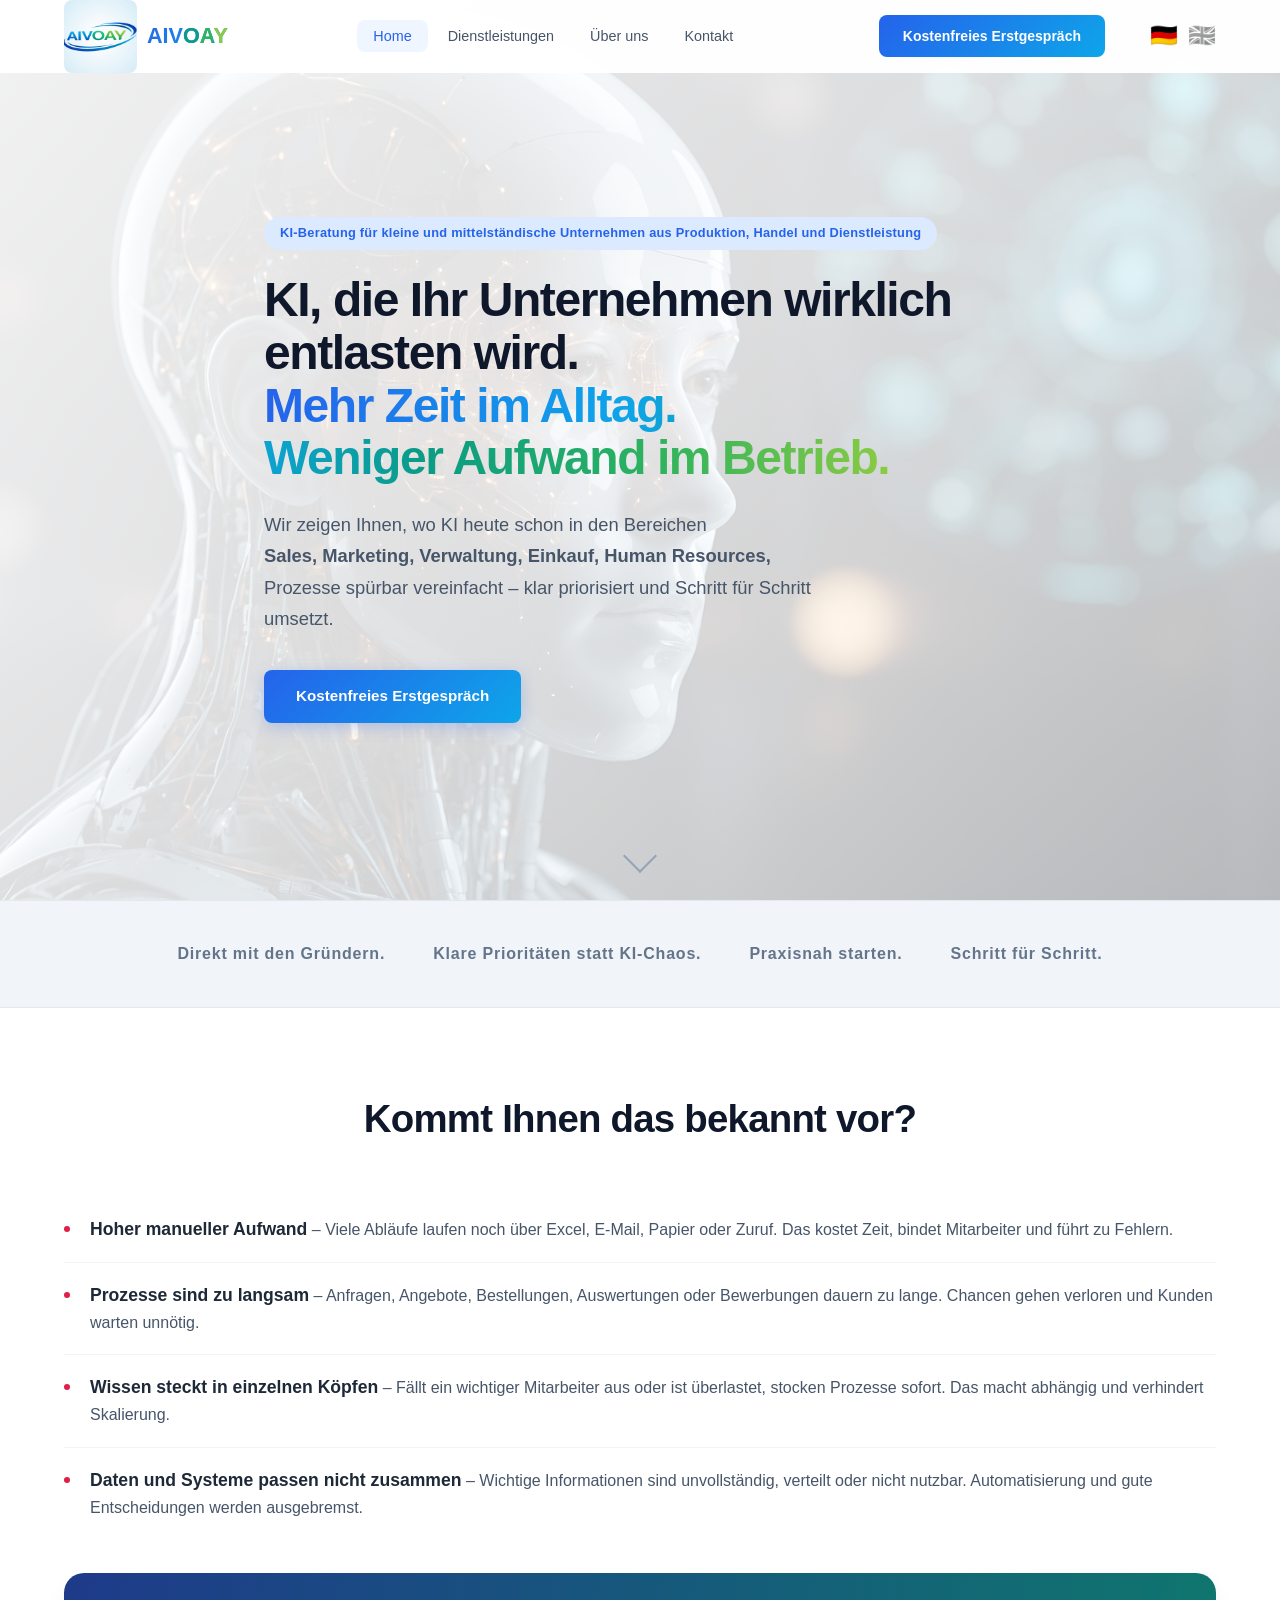
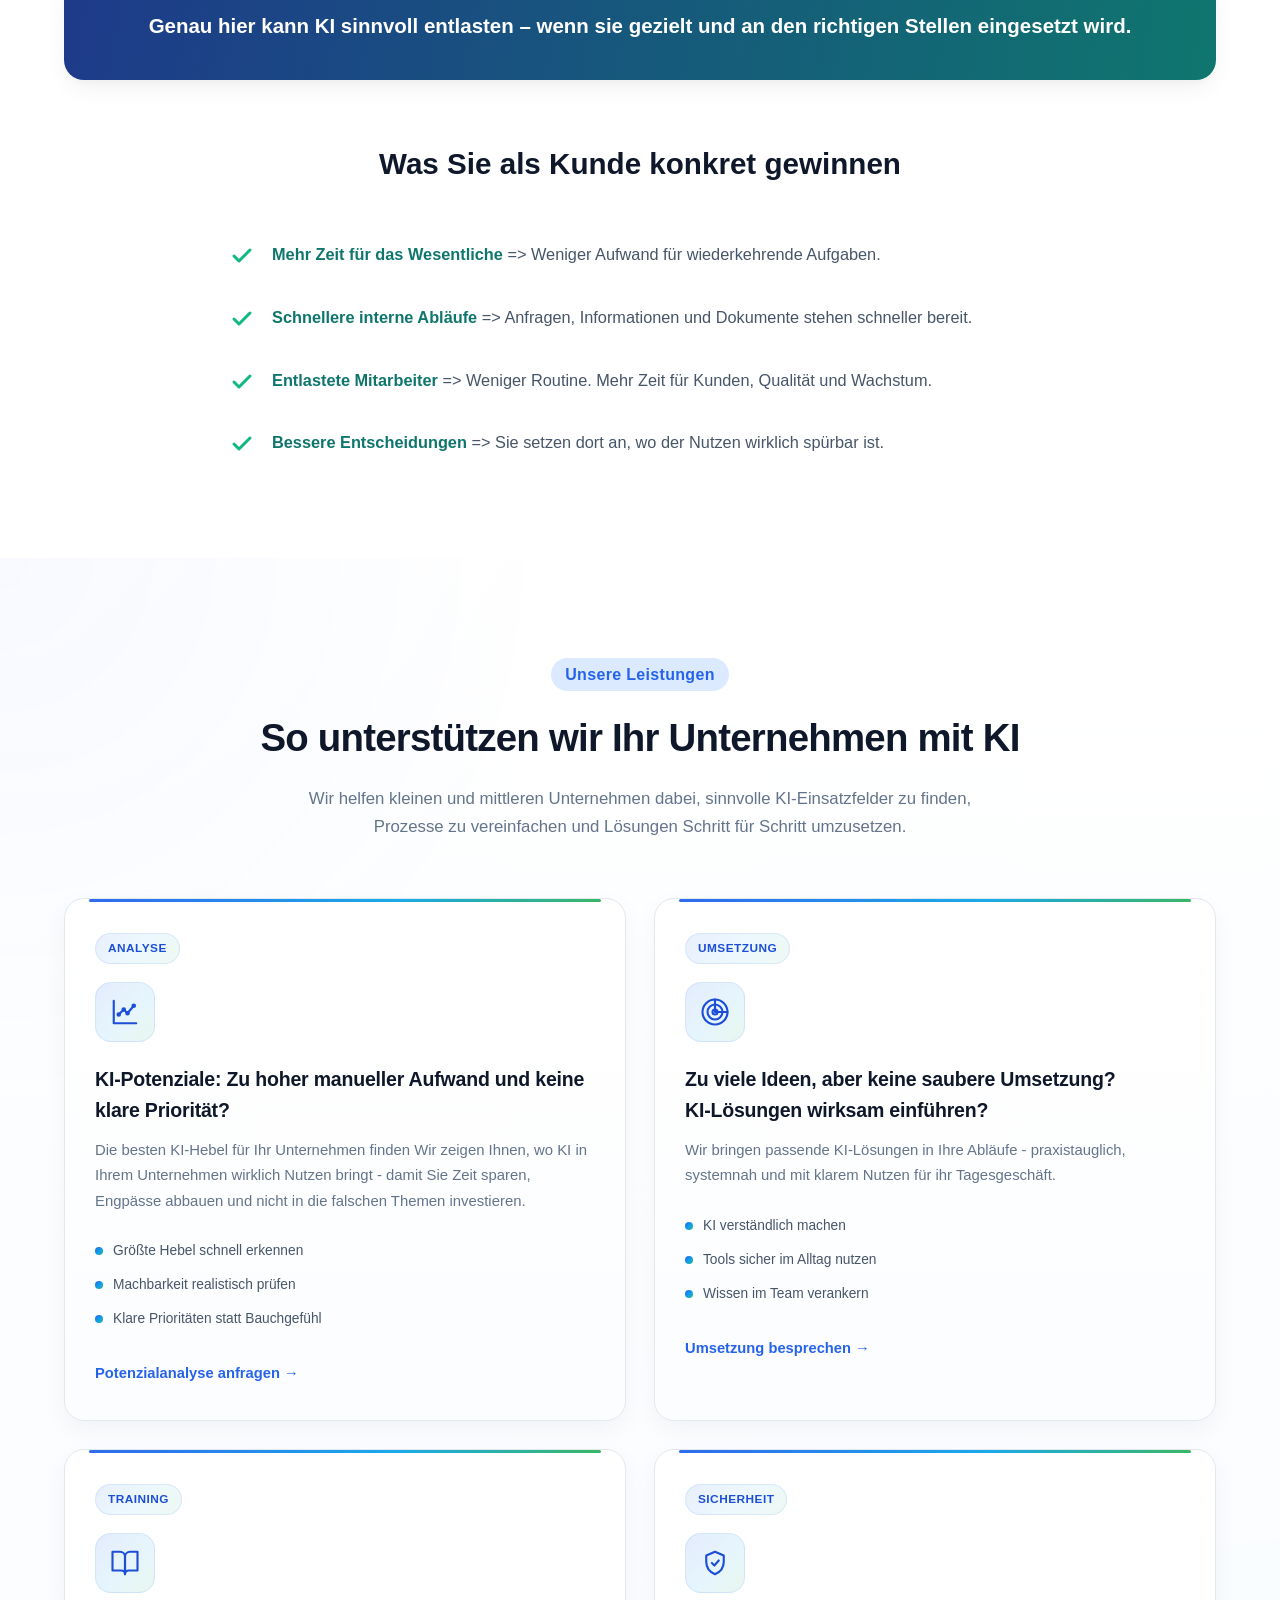
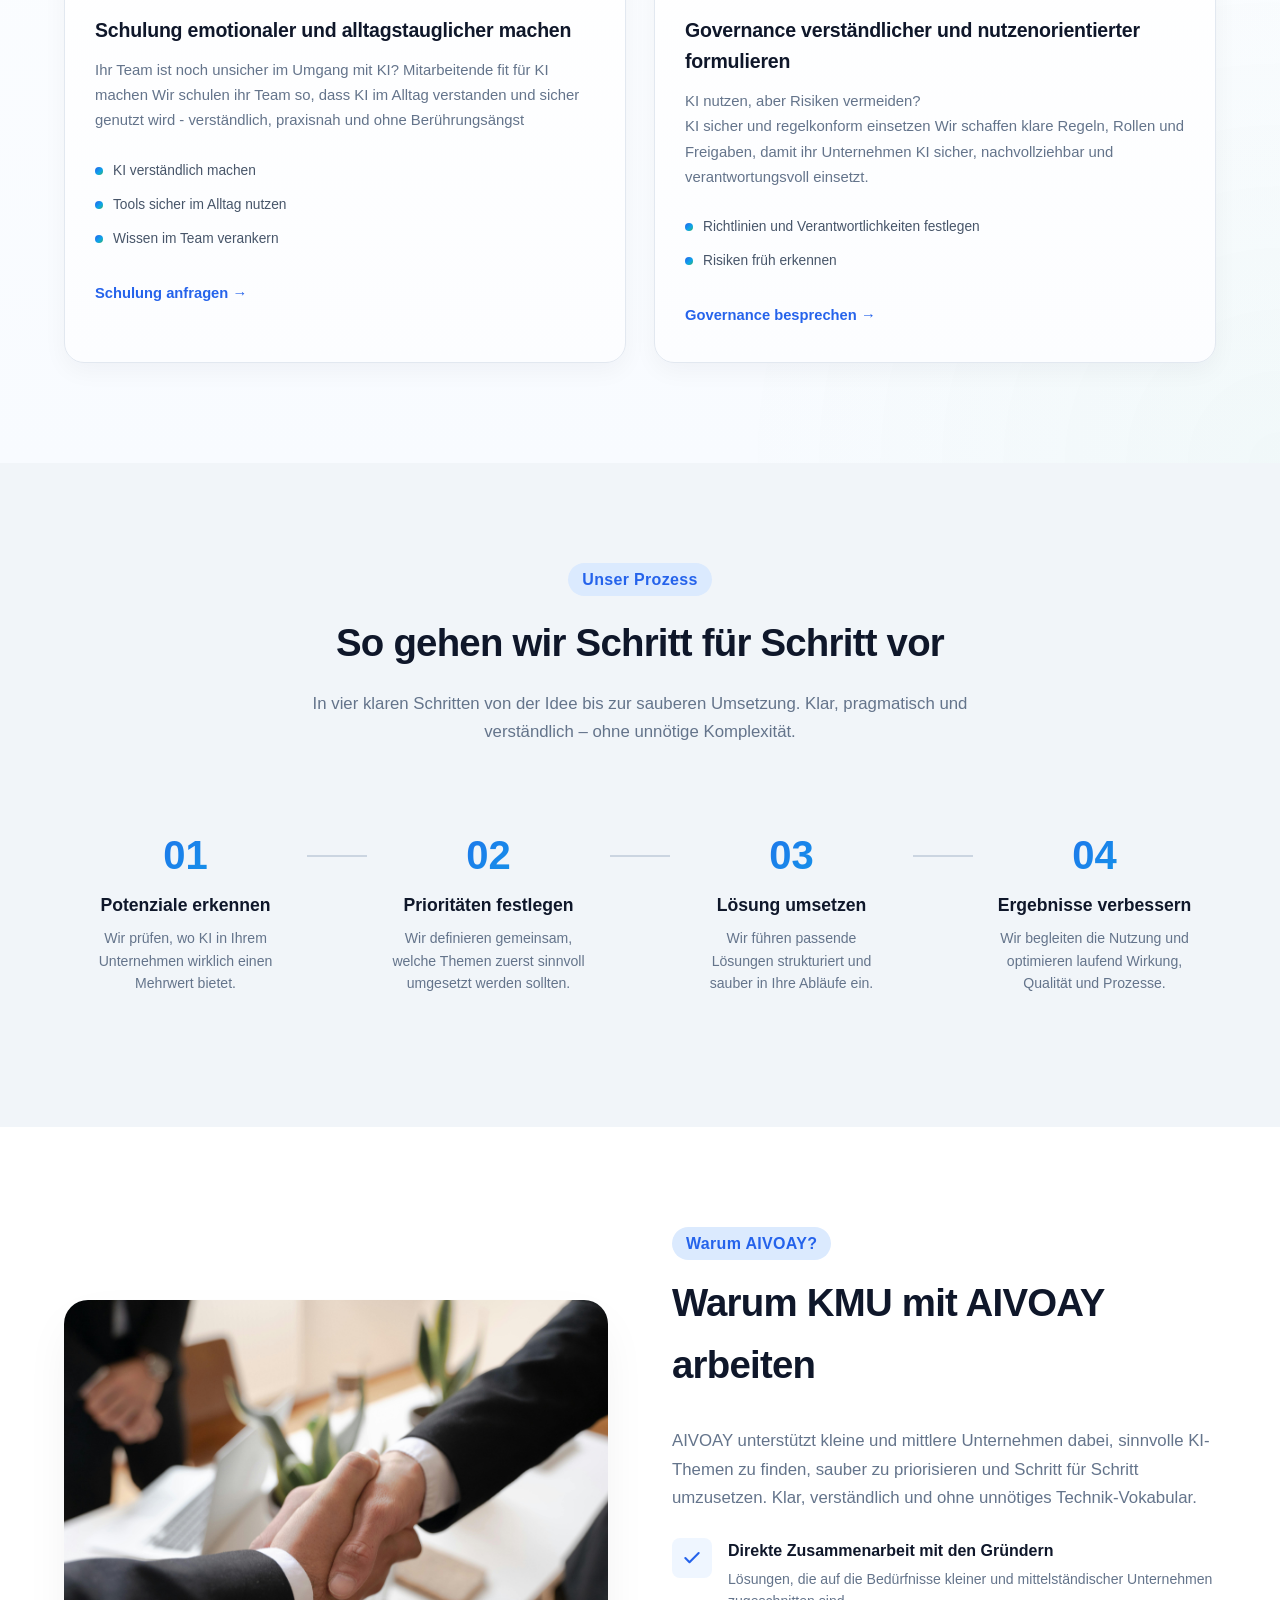
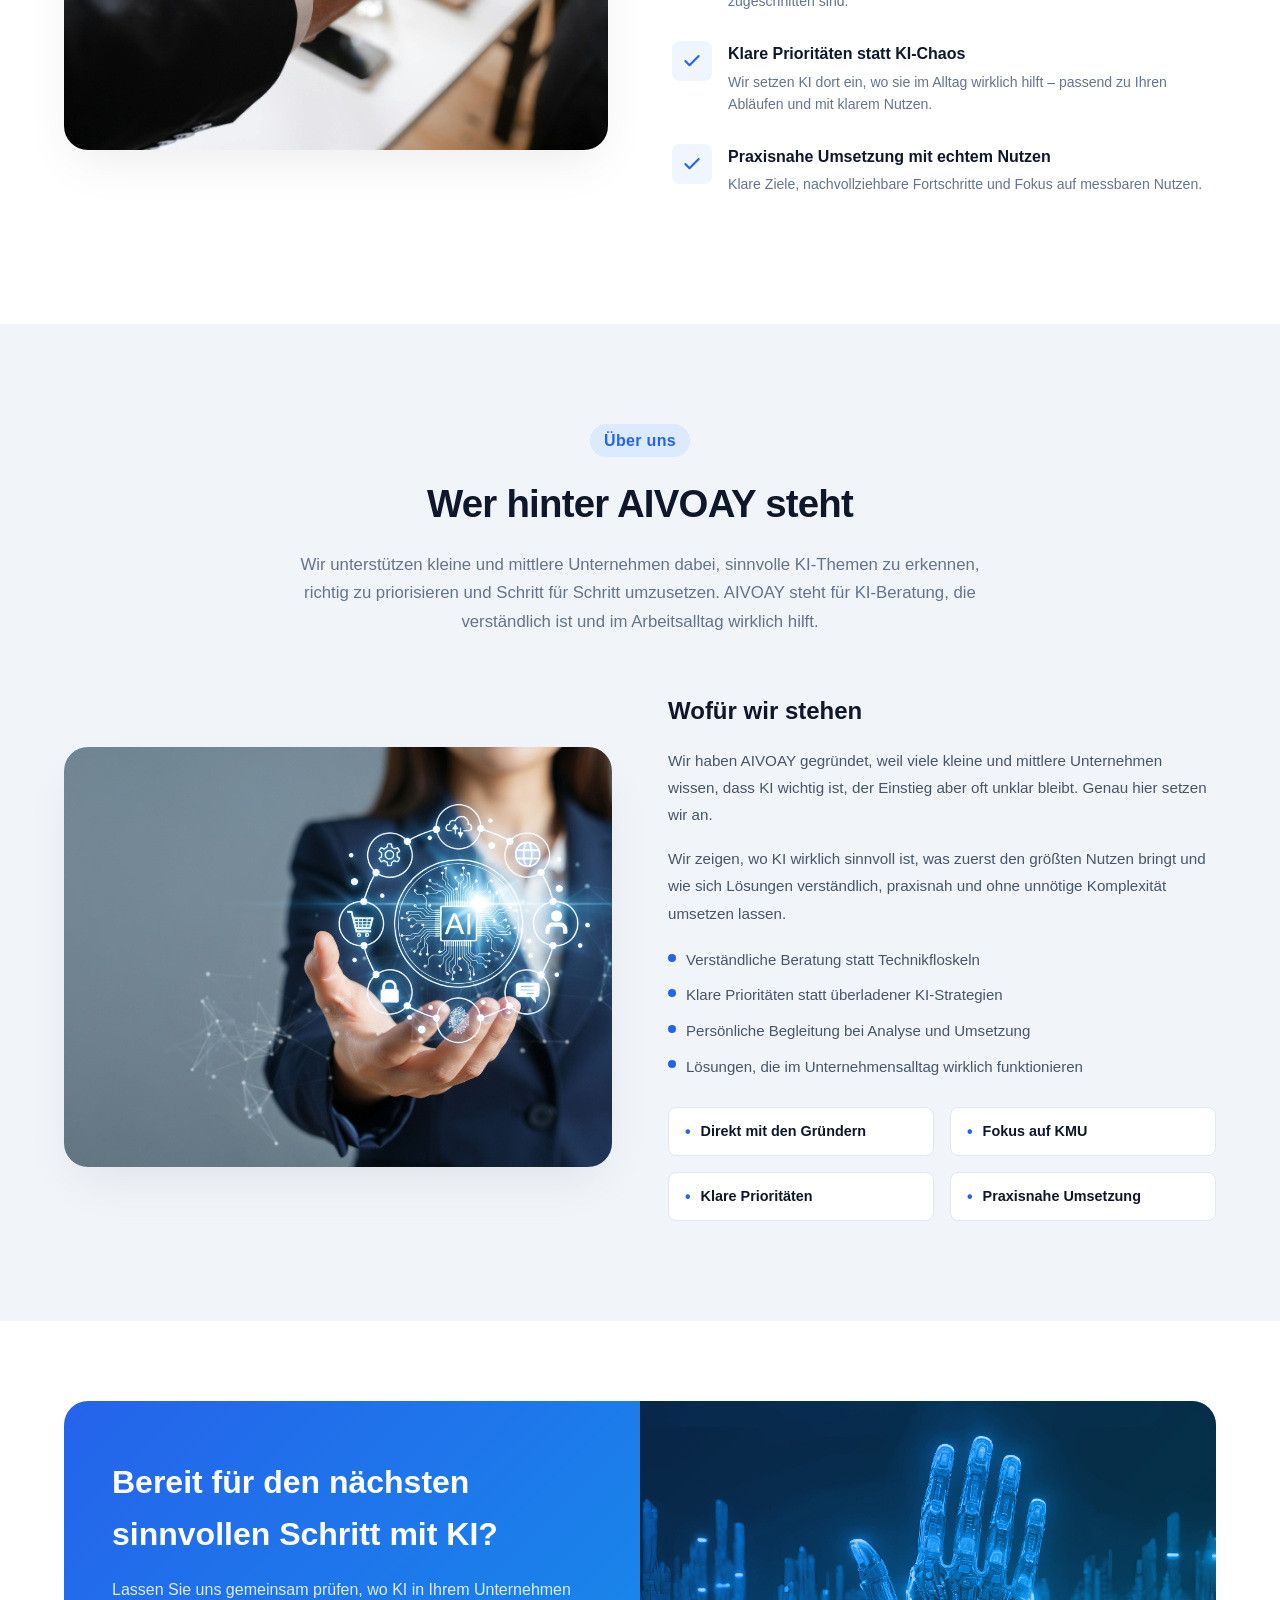
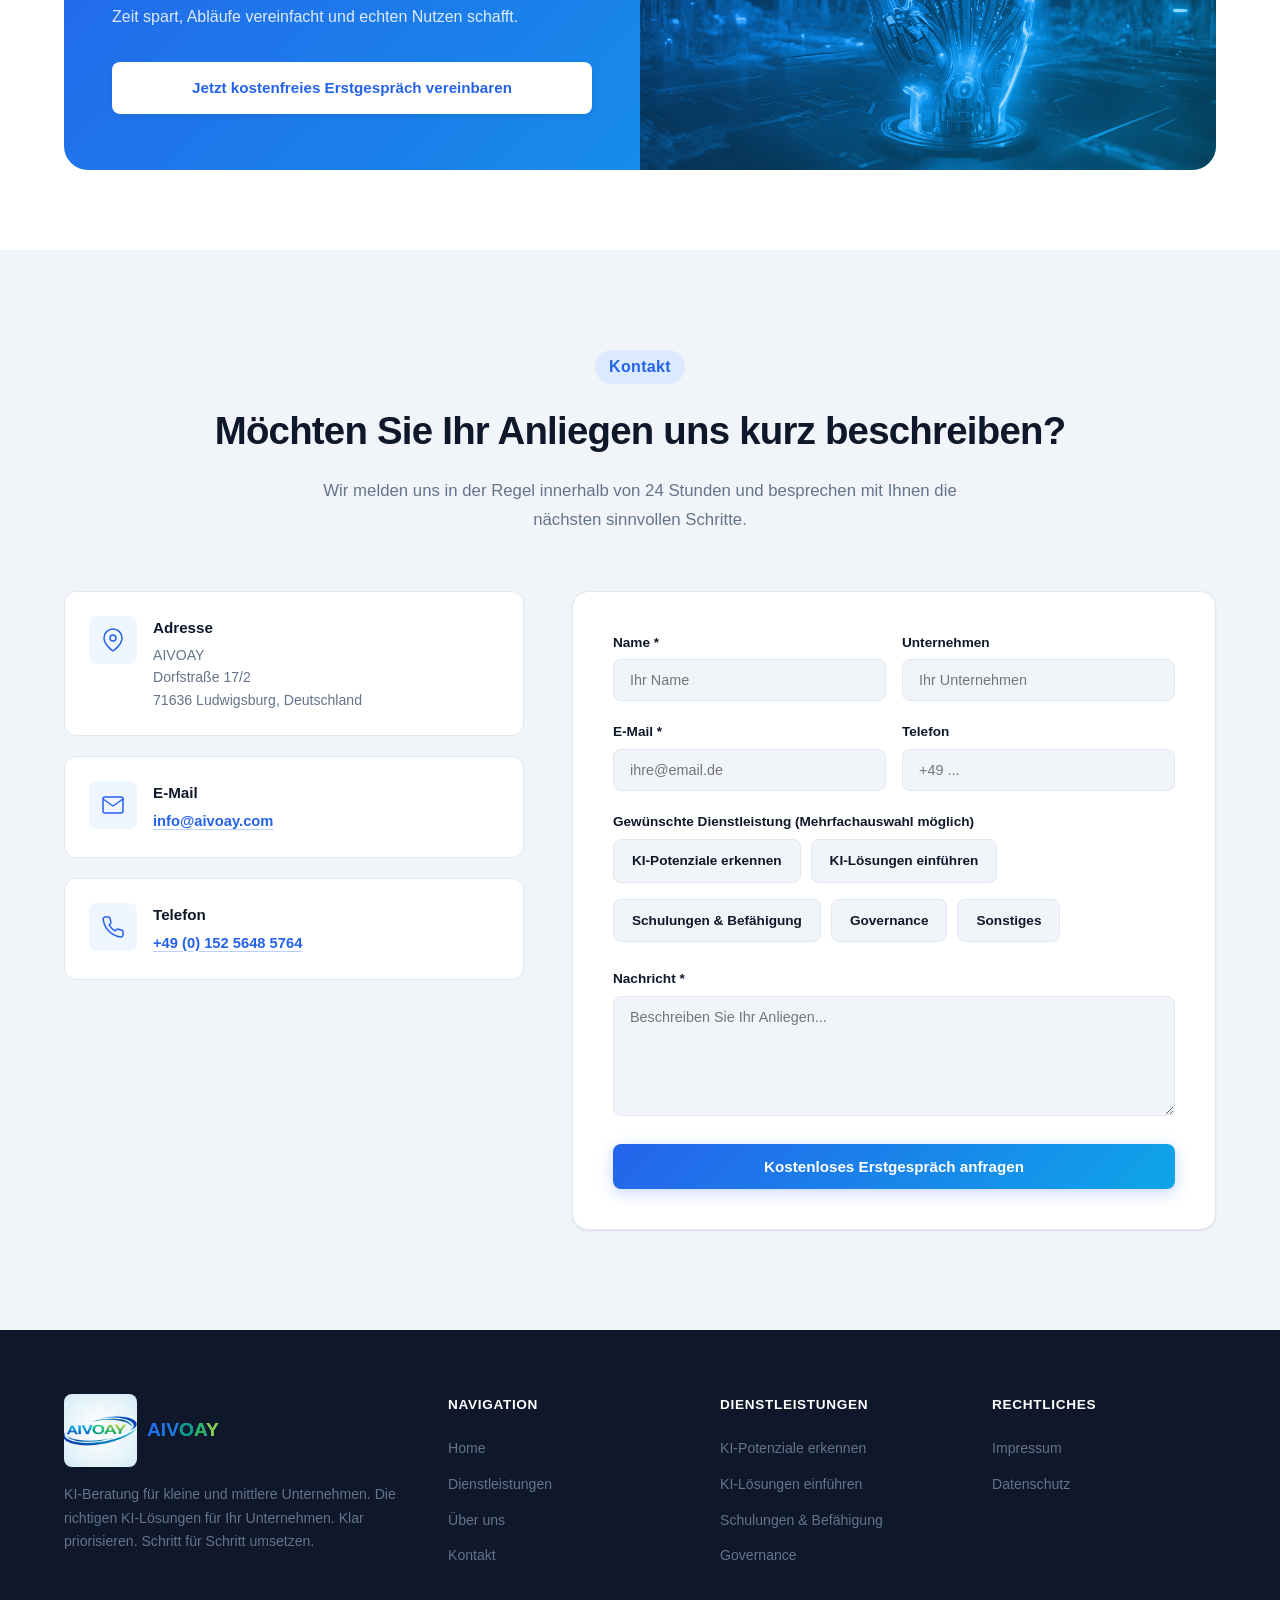
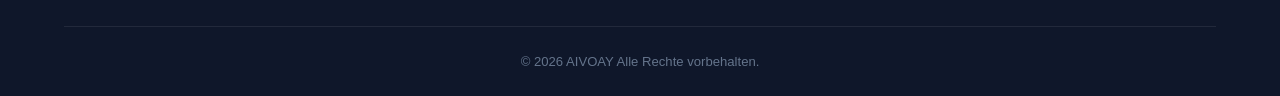
==== commit be2b079d: "Update index.html" ====
--- a/index.html
+++ b/index.html
@@ -109,13 +109,15 @@
                     <li><a href="#dienstleistungen" class="nav-link">Dienstleistungen</a></li>
                     <li><a href="#ueber-uns" class="nav-link">Über uns</a></li>
                     <li><a href="#kontakt" class="nav-link">Kontakt</a></li>
-                    <li class="lang-switcher">
-                        <a href="index.html" class="lang-btn active">DE</a> <span style="color:var(--text-light)">|</span> 
-                        <a href="index_en.html" class="lang-btn">EN</a>
-                    </li>
                 </ul>
 
-                <a href="#kontakt" class="nav-cta">Kostenfreies Erstgespräch</a>
+                <div class="nav-right" style="display:flex; align-items:center; gap:30px;">
+                    <a href="#kontakt" class="nav-cta">Kostenfreies Erstgespräch</a>
+                    <div class="lang-switcher" style="margin-left:70; gap:10px;">
+                        <a href="index.html" class="lang-btn active" title="Deutsch" style="font-size:1.4rem; line-height:1; opacity:1;">🇩🇪</a>
+                        <a href="index_en.html" class="lang-btn" title="English" style="font-size:1.4rem; line-height:1; opacity:0.5; filter:grayscale(100%); transition:all 0.3s;">🇬🇧</a>
+                    </div>
+                </div>
 
                 <button class="hamburger" id="hamburger" aria-label="Menü öffnen" aria-expanded="false" aria-controls="navLinks">
                     <span></span>
--- a/style.css
+++ b/style.css
@@ -1859,3 +1859,24 @@
         padding: 20px 16px;
     }
 }
+
+/* Language Switcher */
+.lang-switcher {
+    display: flex;
+    align-items: center;
+    gap: 8px;
+    margin-left: 15px;
+}
+.lang-btn {
+    text-decoration: none;
+    color: var(--text-light, #64748b);
+    font-weight: 500;
+    transition: color 0.3s ease;
+}
+.lang-btn:hover {
+    color: var(--primary-color, #2563eb);
+}
+.lang-btn.active {
+    color: var(--primary-color, #2563eb);
+    font-weight: 700;
+}
--- a/style.css
+++ b/style.css
@@ -1859,3 +1859,24 @@
         padding: 20px 16px;
     }
 }
+
+/* Language Switcher */
+.lang-switcher {
+    display: flex;
+    align-items: center;
+    gap: 8px;
+    margin-left: 15px;
+}
+.lang-btn {
+    text-decoration: none;
+    color: var(--text-light, #64748b);
+    font-weight: 500;
+    transition: color 0.3s ease;
+}
+.lang-btn:hover {
+    color: var(--primary-color, #2563eb);
+}
+.lang-btn.active {
+    color: var(--primary-color, #2563eb);
+    font-weight: 700;
+}
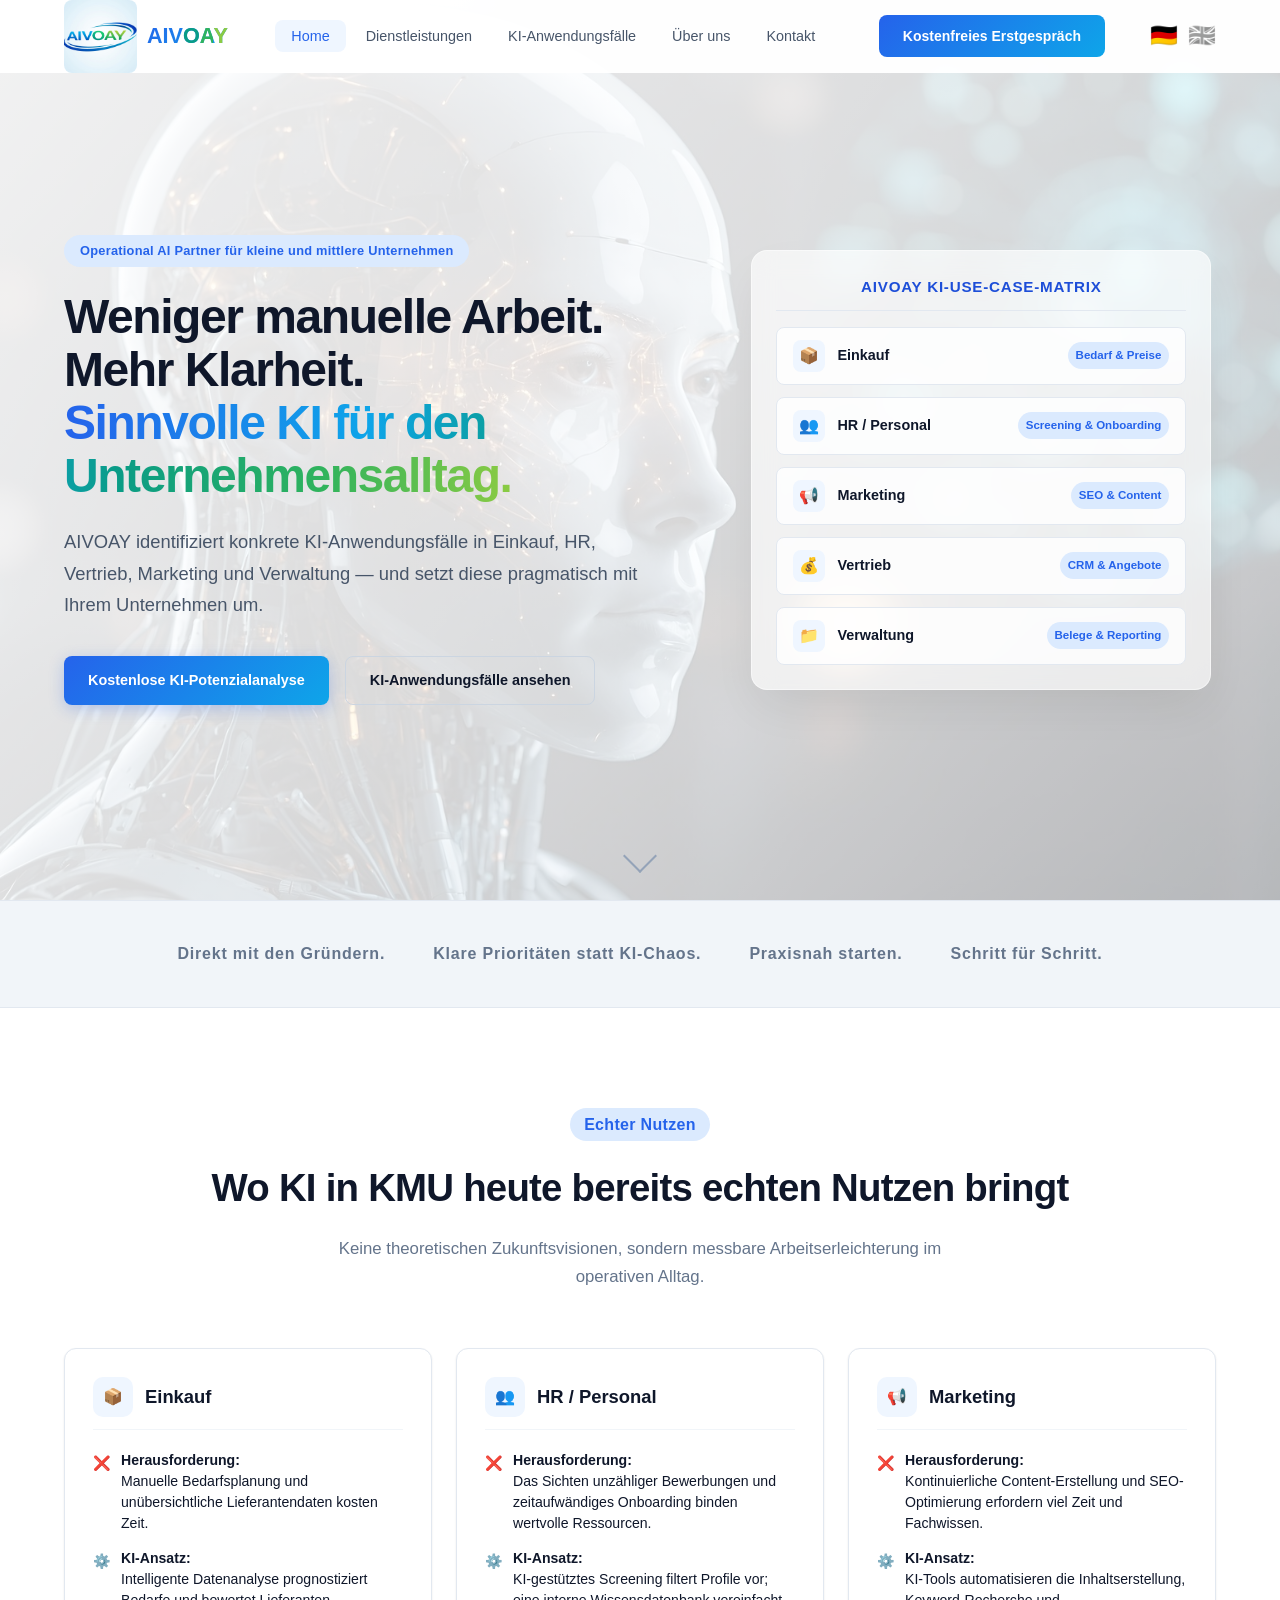
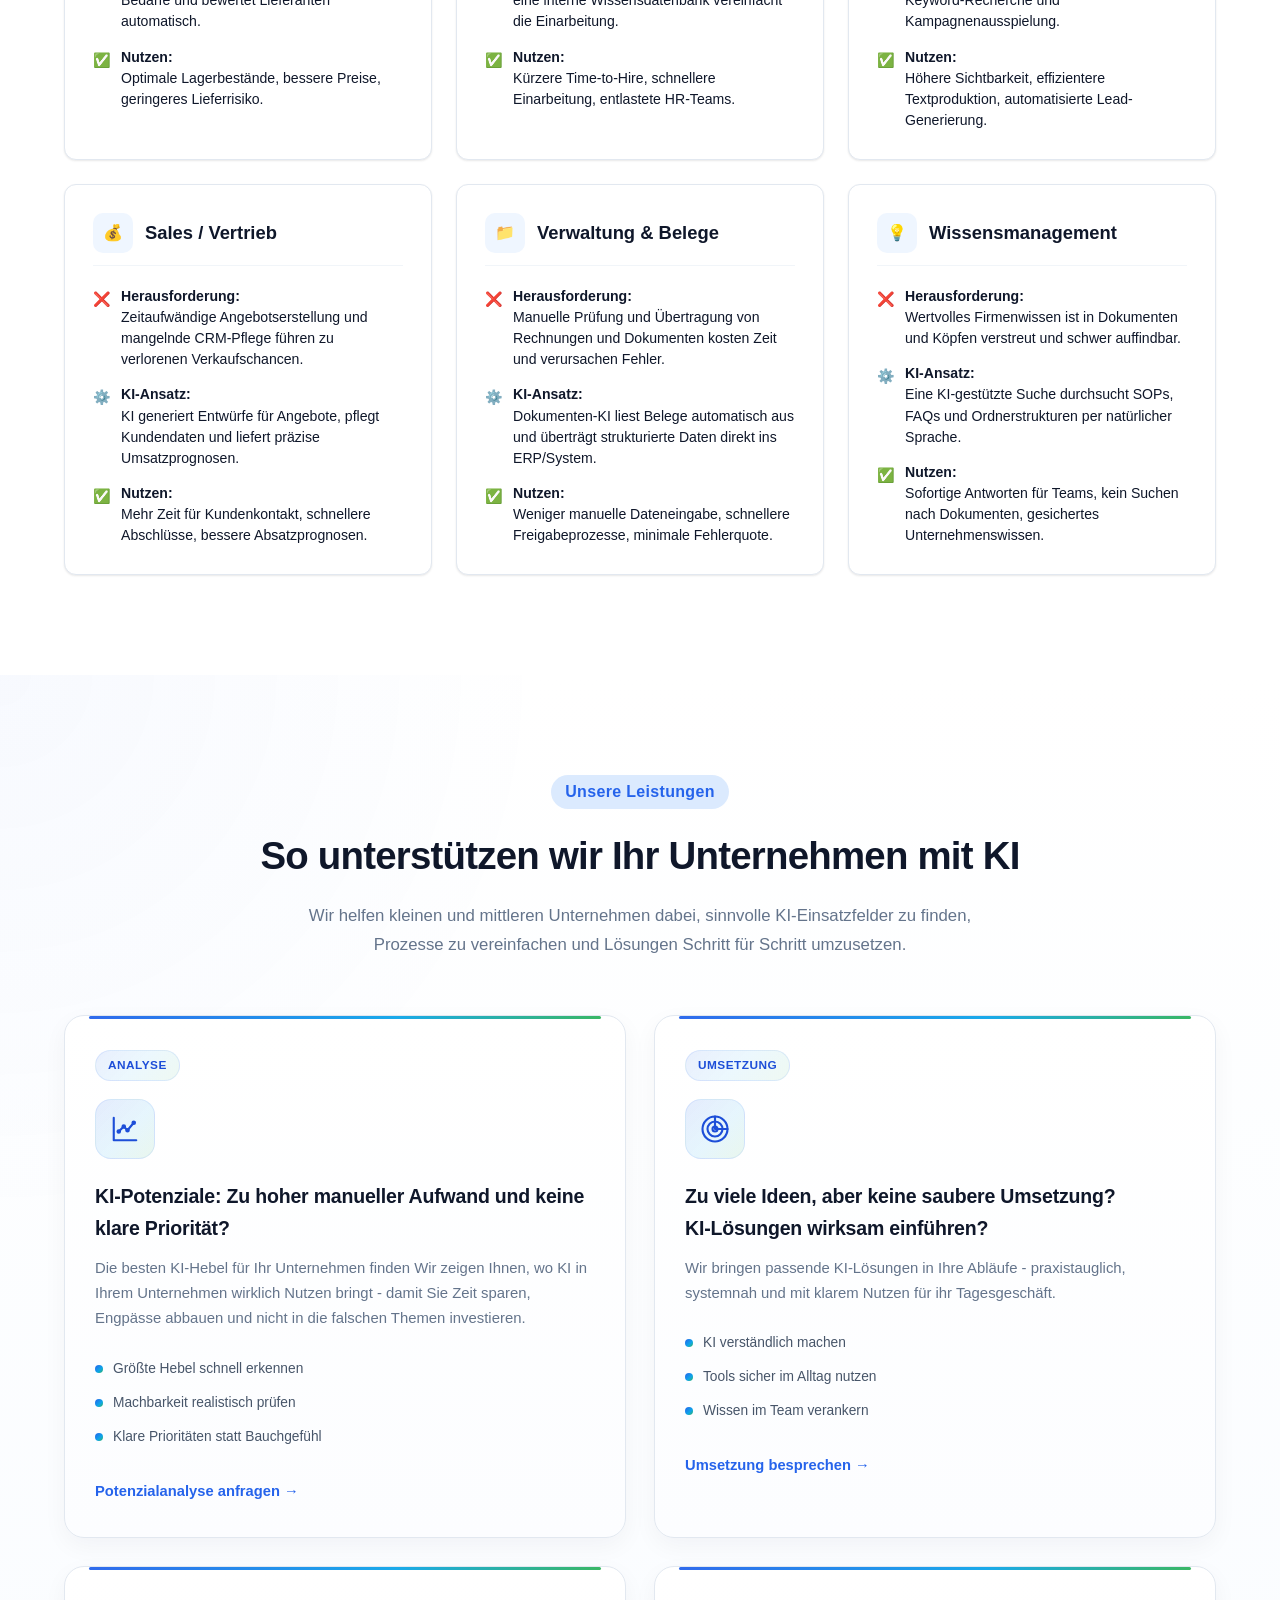
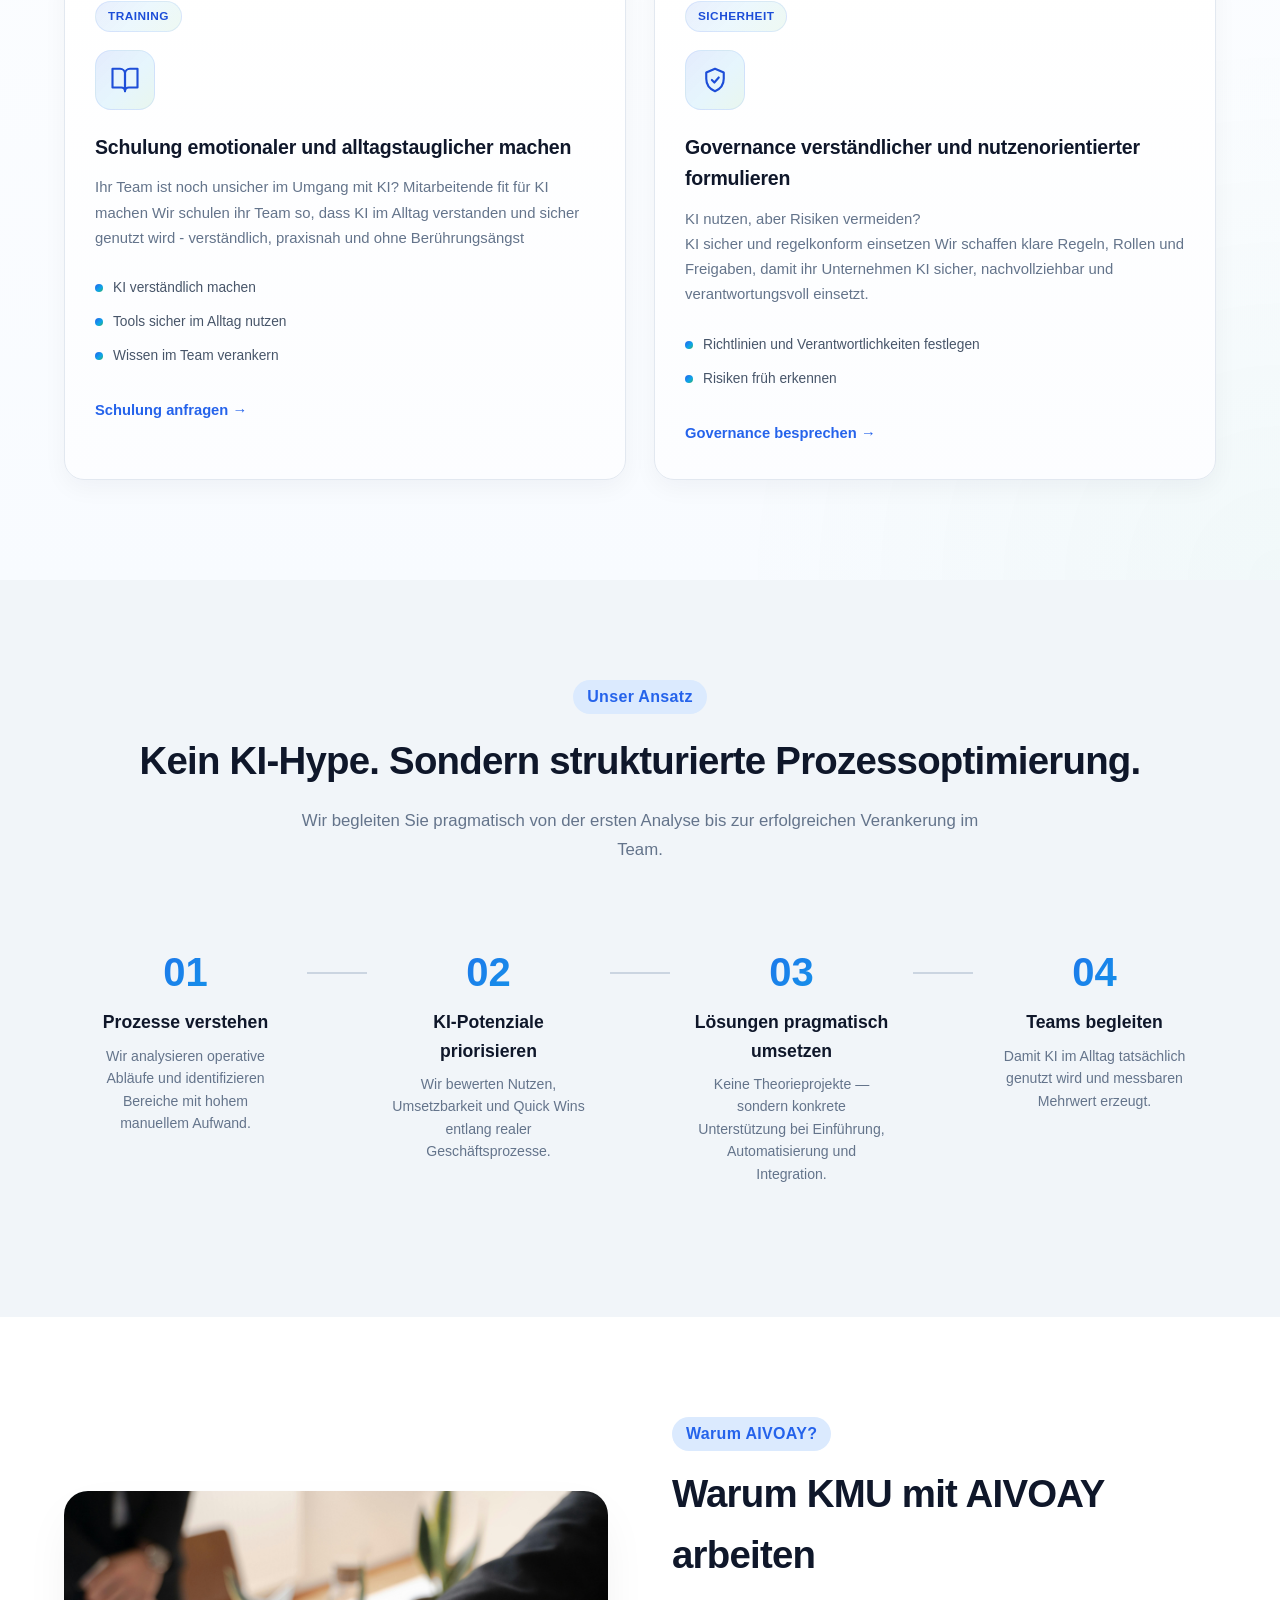
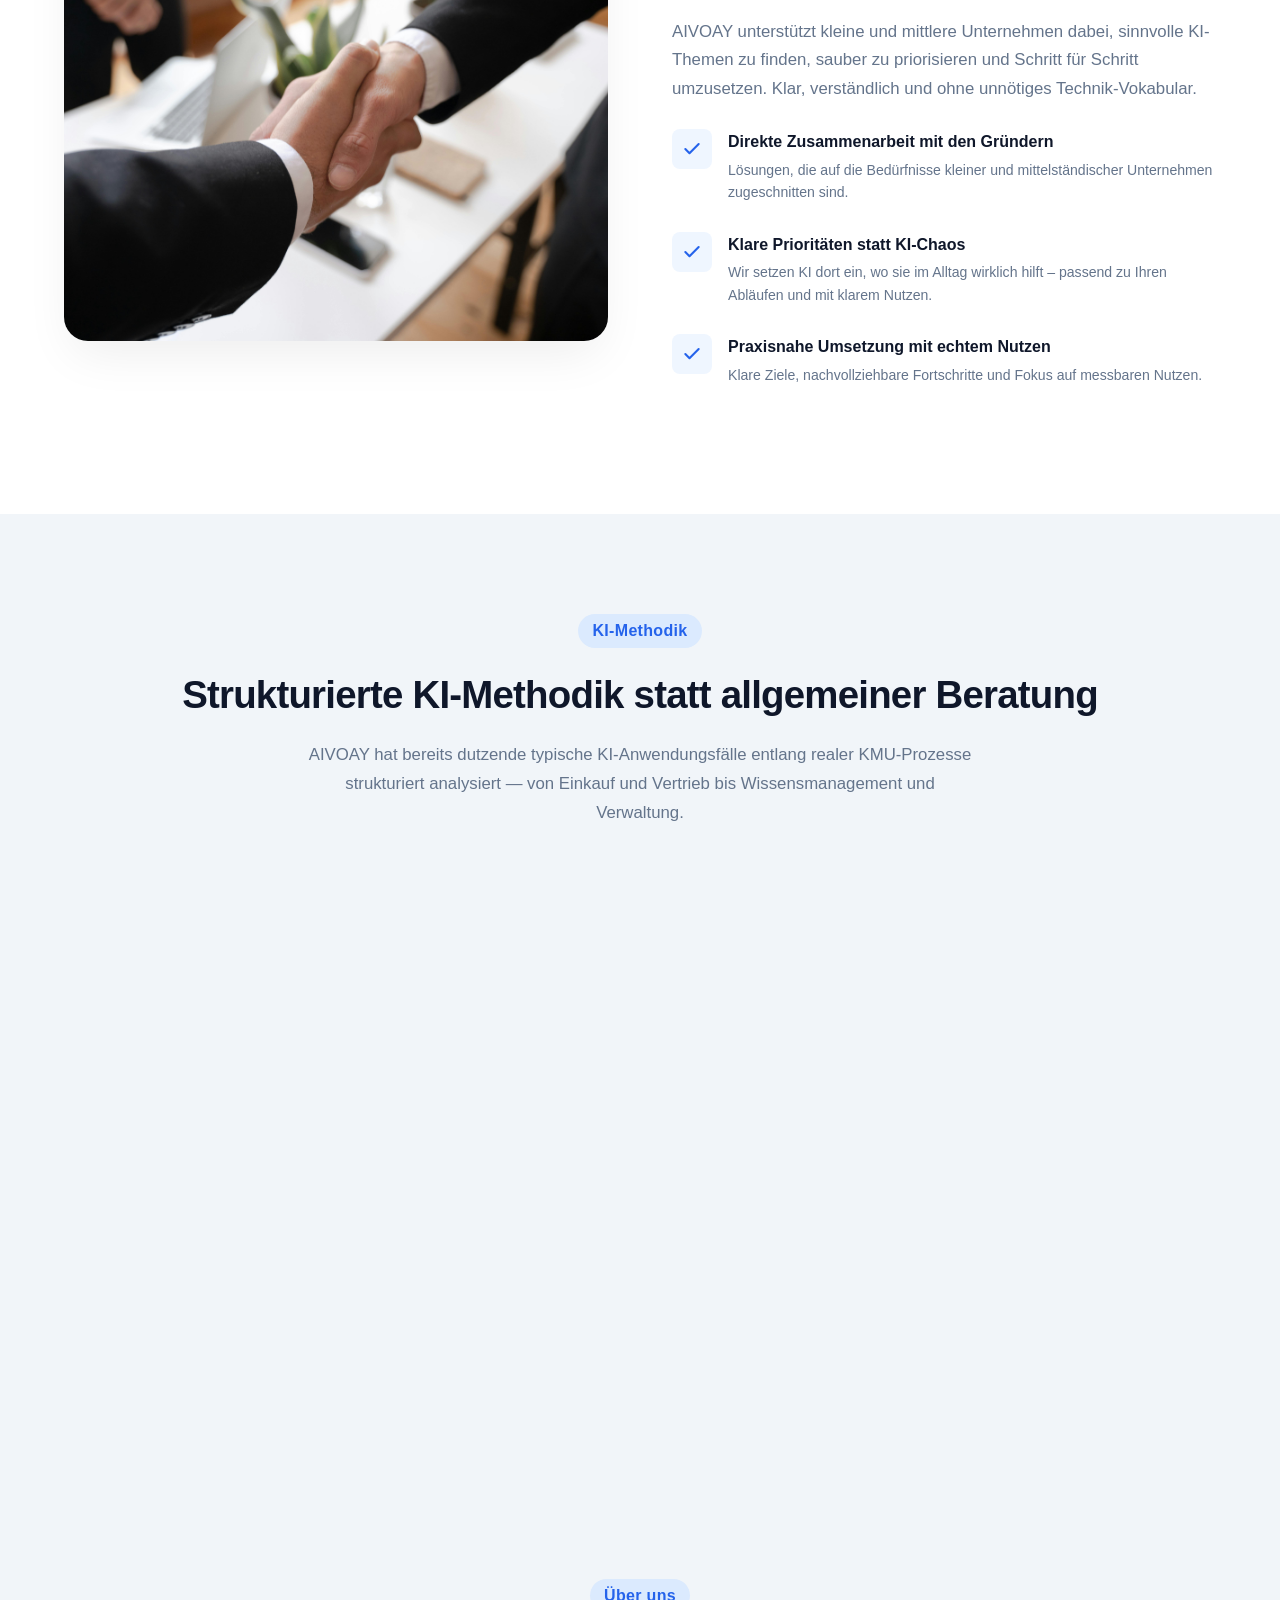
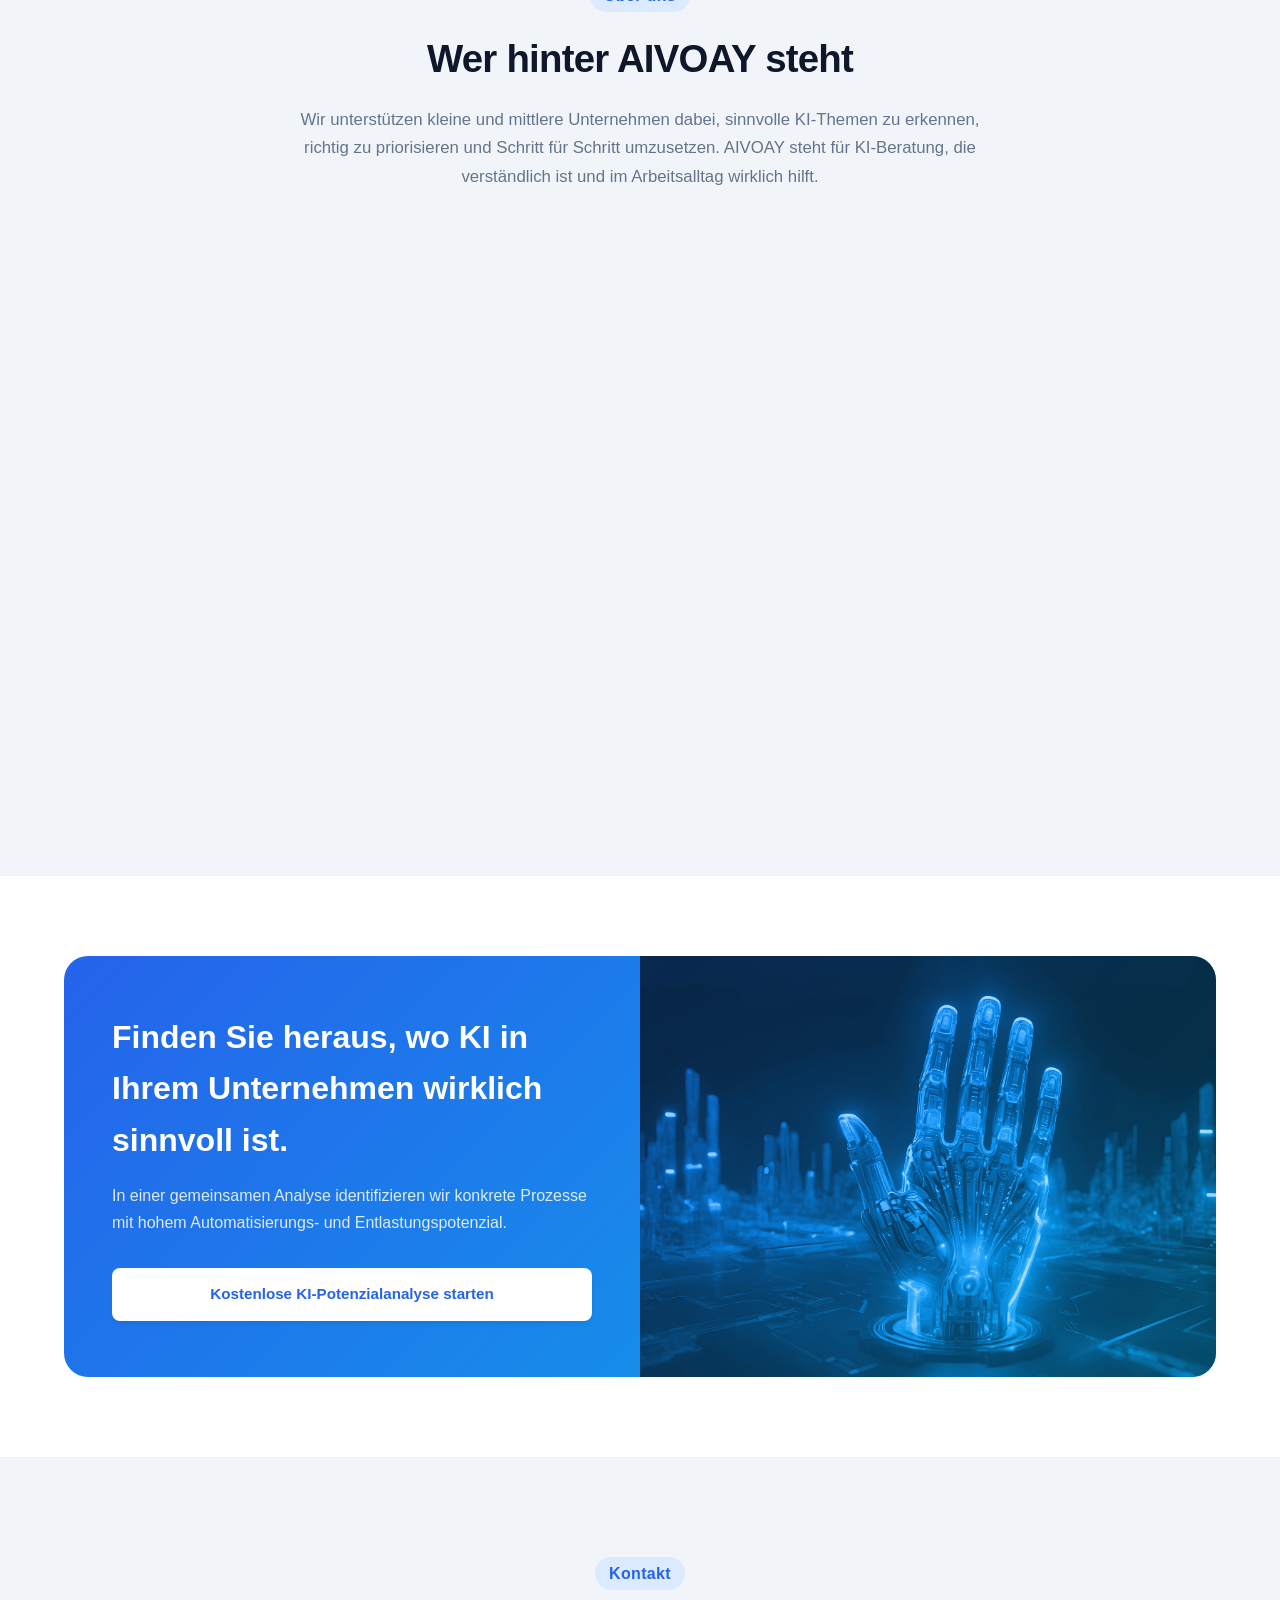
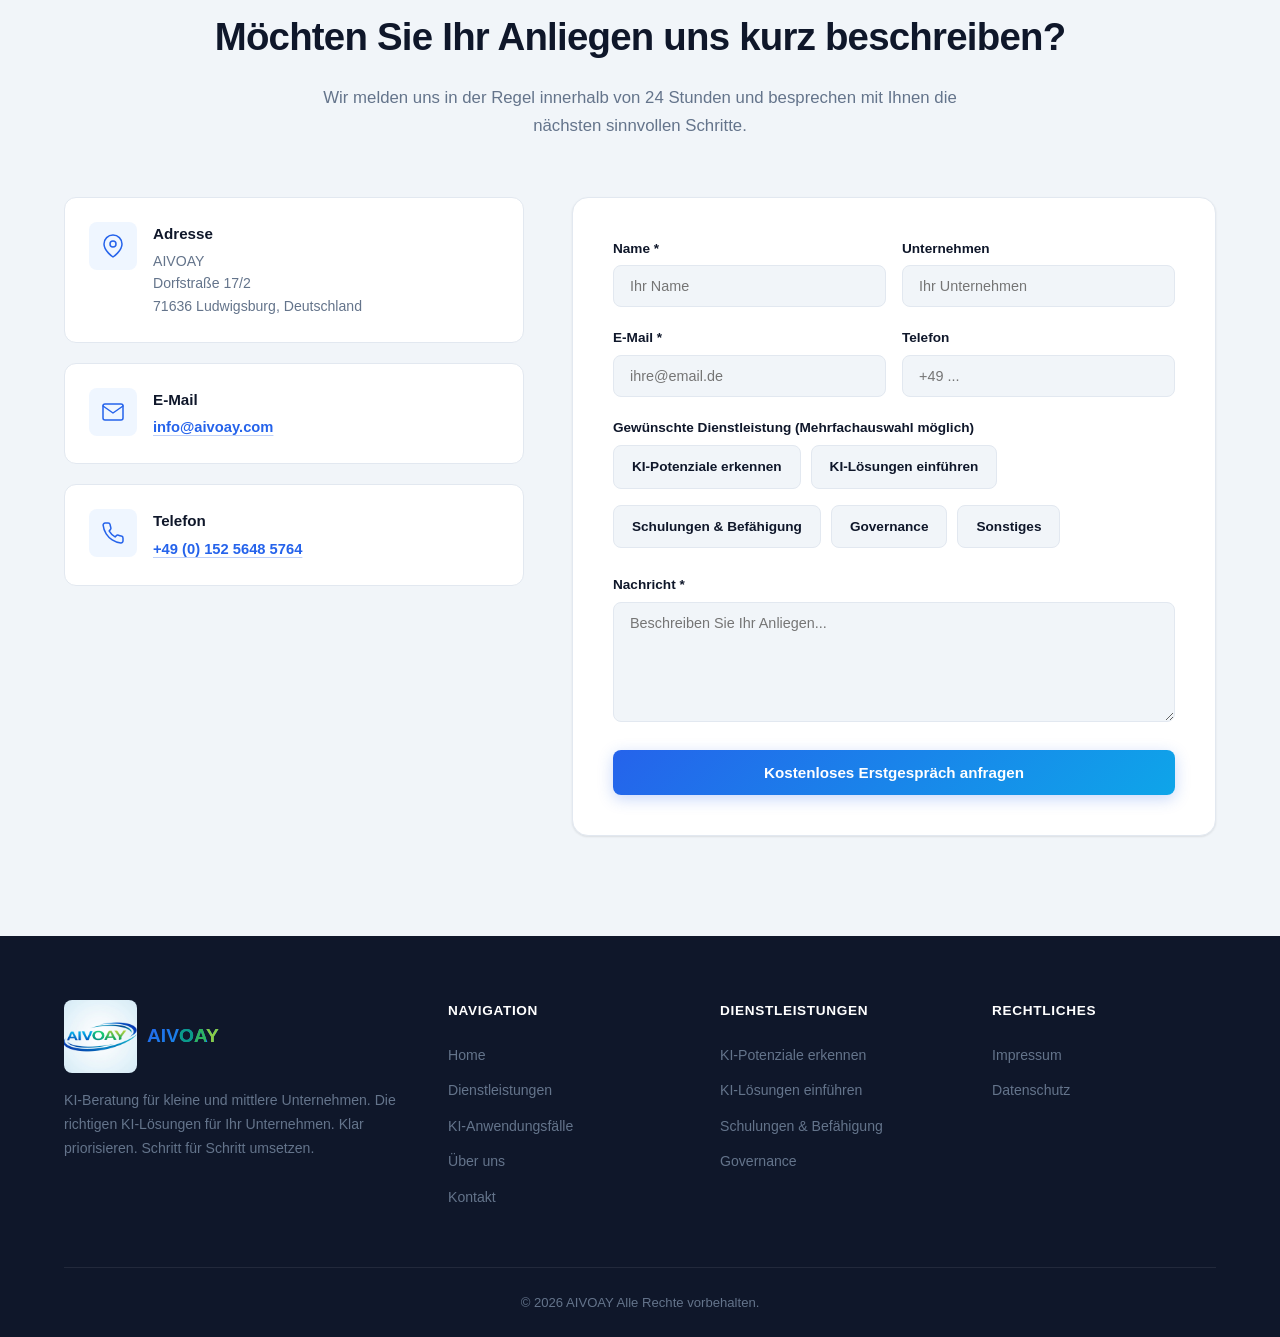
==== commit 9b6a1816: "Website update" ====
--- a/index.html
+++ b/index.html
@@ -3,8 +3,8 @@
 <head>
     <meta charset="UTF-8">
     <meta name="viewport" content="width=device-width, initial-scale=1.0">
-    <title>AIVOAY – KI-Beratung für kleine und mittlere Unternehmen</title>
-    <meta name="description" content="AIVOAY unterstützt kleine und mittlere Unternehmen bei KI-Potenzialanalyse, Einführung von KI-Lösungen, Schulungen und Governance – klar priorisiert und praxisnah umgesetzt.">
+    <title>AIVOAY – Operational AI Partner für KMU</title>
+    <meta name="description" content="AIVOAY identifiziert konkrete KI-Anwendungsfälle in Einkauf, HR, Vertrieb, Marketing und Verwaltung — und setzt diese pragmatisch mit Ihrem Unternehmen um.">
     <meta name="robots" content="index, follow, max-image-preview:large, max-snippet:-1, max-video-preview:-1">
     <meta name="author" content="AIVOAY">
     <meta name="theme-color" content="#2563eb">
@@ -107,6 +107,7 @@
                 <ul class="nav-links" id="navLinks">
                     <li><a href="#home" class="nav-link active">Home</a></li>
                     <li><a href="#dienstleistungen" class="nav-link">Dienstleistungen</a></li>
+                    <li><a href="ki-anwendungsfaelle.html" class="nav-link">KI-Anwendungsfälle</a></li>
                     <li><a href="#ueber-uns" class="nav-link">Über uns</a></li>
                     <li><a href="#kontakt" class="nav-link">Kontakt</a></li>
                 </ul>
@@ -144,23 +145,67 @@
             </div>
 
             <div class="container hero-content">
-                <div class="hero-badge">
-                    KI-Beratung für kleine und mittelständische Unternehmen aus Produktion, Handel und Dienstleistung
-                </div>
-
-                <h1 class="hero-title">
-                    KI, die Ihr Unternehmen wirklich entlasten wird.<br>
-                    <span class="gradient-text">Mehr Zeit im Alltag. <br>Weniger Aufwand im Betrieb.</span>
-                </h1>
-
-                <p class="hero-subtitle">
-                    Wir zeigen Ihnen, wo KI heute schon in den Bereichen<br>
-                    <strong>Sales, Marketing, Verwaltung, Einkauf, Human Resources,</strong><br>
-                    Prozesse spürbar vereinfacht – klar priorisiert und Schritt für Schritt umsetzt.
-                </p>
-
-                <div class="hero-actions">
-                    <a href="#kontakt" class="btn btn-primary"><strong>Kostenfreies Erstgespräch</strong></a>
+                <div class="hero-left">
+                    <div class="hero-badge">
+                        Operational AI Partner für kleine und mittlere Unternehmen
+                    </div>
+
+                    <h1 class="hero-title">
+                        Weniger manuelle Arbeit. Mehr Klarheit.<br>
+                        <span class="gradient-text">Sinnvolle KI für den Unternehmensalltag.</span>
+                    </h1>
+
+                    <p class="hero-subtitle">
+                        AIVOAY identifiziert konkrete KI-Anwendungsfälle in Einkauf, HR, Vertrieb, Marketing und Verwaltung — und setzt diese pragmatisch mit Ihrem Unternehmen um.
+                    </p>
+
+                    <div class="hero-actions">
+                        <a href="#kontakt" class="btn btn-primary"><strong>Kostenlose KI-Potenzialanalyse</strong></a>
+                        <a href="ki-anwendungsfaelle.html" class="btn btn-secondary"><strong>KI-Anwendungsfälle ansehen</strong></a>
+                    </div>
+                </div>
+
+                <div class="hero-right">
+                    <div class="hero-matrix-container">
+                        <div class="hero-matrix-title">AIVOAY KI-Use-Case-Matrix</div>
+                        <div class="matrix-rows">
+                            <a href="ki-anwendungsfaelle.html#einkauf" class="matrix-row">
+                                <div class="matrix-row-left">
+                                    <div class="matrix-icon">📦</div>
+                                    <span class="matrix-dept">Einkauf</span>
+                                </div>
+                                <span class="matrix-badge">Bedarf & Preise</span>
+                            </a>
+                            <a href="ki-anwendungsfaelle.html#hr" class="matrix-row">
+                                <div class="matrix-row-left">
+                                    <div class="matrix-icon">👥</div>
+                                    <span class="matrix-dept">HR / Personal</span>
+                                </div>
+                                <span class="matrix-badge">Screening & Onboarding</span>
+                            </a>
+                            <a href="ki-anwendungsfaelle.html#marketing" class="matrix-row">
+                                <div class="matrix-row-left">
+                                    <div class="matrix-icon">📢</div>
+                                    <span class="matrix-dept">Marketing</span>
+                                </div>
+                                <span class="matrix-badge">SEO & Content</span>
+                            </a>
+                            <a href="ki-anwendungsfaelle.html#sales" class="matrix-row">
+                                <div class="matrix-row-left">
+                                    <div class="matrix-icon">💰</div>
+                                    <span class="matrix-dept">Vertrieb</span>
+                                </div>
+                                <span class="matrix-badge">CRM & Angebote</span>
+                            </a>
+                            <a href="ki-anwendungsfaelle.html#verwaltung" class="matrix-row">
+                                <div class="matrix-row-left">
+                                    <div class="matrix-icon">📁</div>
+                                    <span class="matrix-dept">Verwaltung</span>
+                                </div>
+                                <span class="matrix-badge">Belege & Reporting</span>
+                            </a>
+                        </div>
+                    </div>
                 </div>
             </div>
 
@@ -180,93 +225,205 @@
             </div>
         </section>
 		
-<!-- === NEUER BLOCK: Kommt Ihnen das bekannt vor? (kompakt + textbasiert) === -->
-<section class="problem-benefit-section">
-    <div class="container">
-        
-        <div class="section-header">
-            <h2 class="section-title">Kommt Ihnen das bekannt vor?</h2>
-        </div>
-
-        <div class="problems">
-            <div class="problem-row">
-                <div class="problem-marker red"></div>
-                <div class="problem-text">
-                    <strong>Hoher manueller Aufwand</strong> – Viele Abläufe laufen noch über Excel, E-Mail, Papier oder Zuruf. Das kostet Zeit, bindet Mitarbeiter und führt zu Fehlern.
-                </div>
-            </div>
-            <div class="problem-row">
-                <div class="problem-marker red"></div>
-                <div class="problem-text">
-                    <strong>Prozesse sind zu langsam</strong> – Anfragen, Angebote, Bestellungen, Auswertungen oder Bewerbungen dauern zu lange. Chancen gehen verloren und Kunden warten unnötig.
-                </div>
-            </div>
-            <div class="problem-row">
-                <div class="problem-marker red"></div>
-                <div class="problem-text">
-                    <strong>Wissen steckt in einzelnen Köpfen</strong> – Fällt ein wichtiger Mitarbeiter aus oder ist überlastet, stocken Prozesse sofort. Das macht abhängig und verhindert Skalierung.
-                </div>
-            </div>
-            <div class="problem-row">
-                <div class="problem-marker red"></div>
-                <div class="problem-text">
-                    <strong>Daten und Systeme passen nicht zusammen</strong> – Wichtige Informationen sind unvollständig, verteilt oder nicht nutzbar. Automatisierung und gute Entscheidungen werden ausgebremst.
-                </div>
-            </div>
-        </div>
-
-        <div class="ki-bridge">
-            <strong>Genau hier kann KI sinnvoll entlasten – wenn sie gezielt und an den richtigen Stellen eingesetzt wird.</strong>
-        </div>
-
-        <div class="benefits-header">
-            <h3>Was Sie als Kunde konkret gewinnen</h3>
-        </div>
-
-        <div class="benefits">
-            <div class="benefit-row">
-                <div class="benefit-check">
-                    <svg xmlns="http://www.w3.org/2000/svg" width="24" height="24" viewBox="0 0 24 24" fill="none" stroke="currentColor" stroke-width="3" stroke-linecap="round" stroke-linejoin="round">
-                        <polyline points="20 6 9 17 4 12"></polyline>
-                    </svg>
-                </div>
-                <div class="benefit-text">
-                    <strong>Mehr Zeit für das Wesentliche</strong> => Weniger Aufwand für wiederkehrende Aufgaben.
-                </div>
-            </div>
-            <div class="benefit-row">
-                <div class="benefit-check">
-                    <svg xmlns="http://www.w3.org/2000/svg" width="24" height="24" viewBox="0 0 24 24" fill="none" stroke="currentColor" stroke-width="3" stroke-linecap="round" stroke-linejoin="round">
-                        <polyline points="20 6 9 17 4 12"></polyline>
-                    </svg>
-                </div>
-                <div class="benefit-text">
-                    <strong>Schnellere interne Abläufe</strong> => Anfragen, Informationen und Dokumente stehen schneller bereit.
-                </div>
-            </div>
-            <div class="benefit-row">
-                <div class="benefit-check">
-                    <svg xmlns="http://www.w3.org/2000/svg" width="24" height="24" viewBox="0 0 24 24" fill="none" stroke="currentColor" stroke-width="3" stroke-linecap="round" stroke-linejoin="round">
-                        <polyline points="20 6 9 17 4 12"></polyline>
-                    </svg>
-                </div>
-                <div class="benefit-text">
-                    <strong>Entlastete Mitarbeiter</strong> => Weniger Routine. Mehr Zeit für Kunden, Qualität und Wachstum.
-                </div>
-            </div>
-            <div class="benefit-row">
-                <div class="benefit-check">
-                    <svg xmlns="http://www.w3.org/2000/svg" width="24" height="24" viewBox="0 0 24 24" fill="none" stroke="currentColor" stroke-width="3" stroke-linecap="round" stroke-linejoin="round">
-                        <polyline points="20 6 9 17 4 12"></polyline>
-                    </svg>
-                </div>
-                <div class="benefit-text">
-                    <strong>Bessere Entscheidungen</strong> => Sie setzen dort an, wo der Nutzen wirklich spürbar ist.
-                </div>
-            </div>
-        </div>
-    </div>
-</section>
+        <section class="nutzen-section">
+            <div class="container">
+                <div class="section-header">
+                    <span class="section-tag">Echter Nutzen</span>
+                    <h2 class="section-title">Wo KI in KMU heute bereits echten Nutzen bringt</h2>
+                    <p class="section-desc">
+                        Keine theoretischen Zukunftsvisionen, sondern messbare Arbeitserleichterung im operativen Alltag.
+                    </p>
+                </div>
+
+                <div class="nutzen-grid">
+                    <!-- Kachel 1: Einkauf -->
+                    <div class="nutzen-card">
+                        <div class="nutzen-card-header">
+                            <div class="nutzen-card-icon">📦</div>
+                            <h3 class="nutzen-card-title">Einkauf</h3>
+                        </div>
+                        <div class="nutzen-card-body">
+                            <div class="nutzen-point problem">
+                                <span class="nutzen-point-icon">❌</span>
+                                <div>
+                                    <strong>Herausforderung:</strong>
+                                    Manuelle Bedarfsplanung und unübersichtliche Lieferantendaten kosten Zeit.
+                                </div>
+                            </div>
+                            <div class="nutzen-point approach">
+                                <span class="nutzen-point-icon">⚙️</span>
+                                <div>
+                                    <strong>KI-Ansatz:</strong>
+                                    Intelligente Datenanalyse prognostiziert Bedarfe und bewertet Lieferanten automatisch.
+                                </div>
+                            </div>
+                            <div class="nutzen-point benefit">
+                                <span class="nutzen-point-icon">✅</span>
+                                <div>
+                                    <strong>Nutzen:</strong>
+                                    Optimale Lagerbestände, bessere Preise, geringeres Lieferrisiko.
+                                </div>
+                            </div>
+                        </div>
+                    </div>
+
+                    <!-- Kachel 2: HR -->
+                    <div class="nutzen-card">
+                        <div class="nutzen-card-header">
+                            <div class="nutzen-card-icon">👥</div>
+                            <h3 class="nutzen-card-title">HR / Personal</h3>
+                        </div>
+                        <div class="nutzen-card-body">
+                            <div class="nutzen-point problem">
+                                <span class="nutzen-point-icon">❌</span>
+                                <div>
+                                    <strong>Herausforderung:</strong>
+                                    Das Sichten unzähliger Bewerbungen und zeitaufwändiges Onboarding binden wertvolle Ressourcen.
+                                </div>
+                            </div>
+                            <div class="nutzen-point approach">
+                                <span class="nutzen-point-icon">⚙️</span>
+                                <div>
+                                    <strong>KI-Ansatz:</strong>
+                                    KI-gestütztes Screening filtert Profile vor; eine interne Wissensdatenbank vereinfacht die Einarbeitung.
+                                </div>
+                            </div>
+                            <div class="nutzen-point benefit">
+                                <span class="nutzen-point-icon">✅</span>
+                                <div>
+                                    <strong>Nutzen:</strong>
+                                    Kürzere Time-to-Hire, schnellere Einarbeitung, entlastete HR-Teams.
+                                </div>
+                            </div>
+                        </div>
+                    </div>
+
+                    <!-- Kachel 3: Marketing -->
+                    <div class="nutzen-card">
+                        <div class="nutzen-card-header">
+                            <div class="nutzen-card-icon">📢</div>
+                            <h3 class="nutzen-card-title">Marketing</h3>
+                        </div>
+                        <div class="nutzen-card-body">
+                            <div class="nutzen-point problem">
+                                <span class="nutzen-point-icon">❌</span>
+                                <div>
+                                    <strong>Herausforderung:</strong>
+                                    Kontinuierliche Content-Erstellung und SEO-Optimierung erfordern viel Zeit und Fachwissen.
+                                </div>
+                            </div>
+                            <div class="nutzen-point approach">
+                                <span class="nutzen-point-icon">⚙️</span>
+                                <div>
+                                    <strong>KI-Ansatz:</strong>
+                                    KI-Tools automatisieren die Inhaltserstellung, Keyword-Recherche und Kampagnenausspielung.
+                                </div>
+                            </div>
+                            <div class="nutzen-point benefit">
+                                <span class="nutzen-point-icon">✅</span>
+                                <div>
+                                    <strong>Nutzen:</strong>
+                                    Höhere Sichtbarkeit, effizientere Textproduktion, automatisierte Lead-Generierung.
+                                </div>
+                            </div>
+                        </div>
+                    </div>
+
+                    <!-- Kachel 4: Sales -->
+                    <div class="nutzen-card">
+                        <div class="nutzen-card-header">
+                            <div class="nutzen-card-icon">💰</div>
+                            <h3 class="nutzen-card-title">Sales / Vertrieb</h3>
+                        </div>
+                        <div class="nutzen-card-body">
+                            <div class="nutzen-point problem">
+                                <span class="nutzen-point-icon">❌</span>
+                                <div>
+                                    <strong>Herausforderung:</strong>
+                                    Zeitaufwändige Angebotserstellung und mangelnde CRM-Pflege führen zu verlorenen Verkaufschancen.
+                                </div>
+                            </div>
+                            <div class="nutzen-point approach">
+                                <span class="nutzen-point-icon">⚙️</span>
+                                <div>
+                                    <strong>KI-Ansatz:</strong>
+                                    KI generiert Entwürfe für Angebote, pflegt Kundendaten und liefert präzise Umsatzprognosen.
+                                </div>
+                            </div>
+                            <div class="nutzen-point benefit">
+                                <span class="nutzen-point-icon">✅</span>
+                                <div>
+                                    <strong>Nutzen:</strong>
+                                    Mehr Zeit für Kundenkontakt, schnellere Abschlüsse, bessere Absatzprognosen.
+                                </div>
+                            </div>
+                        </div>
+                    </div>
+
+                    <!-- Kachel 5: Verwaltung & Belege -->
+                    <div class="nutzen-card">
+                        <div class="nutzen-card-header">
+                            <div class="nutzen-card-icon">📁</div>
+                            <h3 class="nutzen-card-title">Verwaltung & Belege</h3>
+                        </div>
+                        <div class="nutzen-card-body">
+                            <div class="nutzen-point problem">
+                                <span class="nutzen-point-icon">❌</span>
+                                <div>
+                                    <strong>Herausforderung:</strong>
+                                    Manuelle Prüfung und Übertragung von Rechnungen und Dokumenten kosten Zeit und verursachen Fehler.
+                                </div>
+                            </div>
+                            <div class="nutzen-point approach">
+                                <span class="nutzen-point-icon">⚙️</span>
+                                <div>
+                                    <strong>KI-Ansatz:</strong>
+                                    Dokumenten-KI liest Belege automatisch aus und überträgt strukturierte Daten direkt ins ERP/System.
+                                </div>
+                            </div>
+                            <div class="nutzen-point benefit">
+                                <span class="nutzen-point-icon">✅</span>
+                                <div>
+                                    <strong>Nutzen:</strong>
+                                    Weniger manuelle Dateneingabe, schnellere Freigabeprozesse, minimale Fehlerquote.
+                                </div>
+                            </div>
+                        </div>
+                    </div>
+
+                    <!-- Kachel 6: Wissensmanagement -->
+                    <div class="nutzen-card">
+                        <div class="nutzen-card-header">
+                            <div class="nutzen-card-icon">💡</div>
+                            <h3 class="nutzen-card-title">Wissensmanagement</h3>
+                        </div>
+                        <div class="nutzen-card-body">
+                            <div class="nutzen-point problem">
+                                <span class="nutzen-point-icon">❌</span>
+                                <div>
+                                    <strong>Herausforderung:</strong>
+                                    Wertvolles Firmenwissen ist in Dokumenten und Köpfen verstreut und schwer auffindbar.
+                                </div>
+                            </div>
+                            <div class="nutzen-point approach">
+                                <span class="nutzen-point-icon">⚙️</span>
+                                <div>
+                                    <strong>KI-Ansatz:</strong>
+                                    Eine KI-gestützte Suche durchsucht SOPs, FAQs und Ordnerstrukturen per natürlicher Sprache.
+                                </div>
+                            </div>
+                            <div class="nutzen-point benefit">
+                                <span class="nutzen-point-icon">✅</span>
+                                <div>
+                                    <strong>Nutzen:</strong>
+                                    Sofortige Antworten für Teams, kein Suchen nach Dokumenten, gesichertes Unternehmenswissen.
+                                </div>
+                            </div>
+                        </div>
+                    </div>
+                </div>
+            </div>
+        </section>
 
         <section class="services" id="dienstleistungen">
             <div class="container">
@@ -376,40 +533,39 @@
         <section class="process-section">
             <div class="container">
                 <div class="section-header">
-                    <span class="section-tag">Unser Prozess</span>
-                    <h2 class="section-title">So gehen wir Schritt für Schritt vor</h2>
+                    <span class="section-tag">Unser Ansatz</span>
+                    <h2 class="section-title">Kein KI-Hype. Sondern strukturierte Prozessoptimierung.</h2>
                     <p class="section-desc">
-                        In vier klaren Schritten von der Idee bis zur sauberen Umsetzung.
-                        Klar, pragmatisch und verständlich – ohne unnötige Komplexität.
+                        Wir begleiten Sie pragmatisch von der ersten Analyse bis zur erfolgreichen Verankerung im Team.
                     </p>
                 </div>
 
                 <div class="process-grid">
                     <div class="process-step">
                         <div class="process-number">01</div>
-                        <h3>Potenziale erkennen</h3>
-                        <p>Wir prüfen, wo KI in Ihrem Unternehmen wirklich einen Mehrwert bietet.</p>
+                        <h3>Prozesse verstehen</h3>
+                        <p>Wir analysieren operative Abläufe und identifizieren Bereiche mit hohem manuellem Aufwand.</p>
                     </div>
                     <div class="process-connector"></div>
 
                     <div class="process-step">
                         <div class="process-number">02</div>
-                        <h3>Prioritäten festlegen</h3>
-                        <p>Wir definieren gemeinsam, welche Themen zuerst sinnvoll umgesetzt werden sollten.</p>
+                        <h3>KI-Potenziale priorisieren</h3>
+                        <p>Wir bewerten Nutzen, Umsetzbarkeit und Quick Wins entlang realer Geschäftsprozesse.</p>
                     </div>
                     <div class="process-connector"></div>
 
                     <div class="process-step">
                         <div class="process-number">03</div>
-                        <h3>Lösung umsetzen</h3>
-                        <p>Wir führen passende Lösungen strukturiert und sauber in Ihre Abläufe ein.</p>
+                        <h3>Lösungen pragmatisch umsetzen</h3>
+                        <p>Keine Theorieprojekte — sondern konkrete Unterstützung bei Einführung, Automatisierung und Integration.</p>
                     </div>
                     <div class="process-connector"></div>
 
                     <div class="process-step">
                         <div class="process-number">04</div>
-                        <h3>Ergebnisse verbessern</h3>
-                        <p>Wir begleiten die Nutzung und optimieren laufend Wirkung, Qualität und Prozesse.</p>
+                        <h3>Teams begleiten</h3>
+                        <p>Damit KI im Alltag tatsächlich genutzt wird und messbaren Mehrwert erzeugt.</p>
                     </div>
                 </div>
             </div>
@@ -477,6 +633,82 @@
             </div>
         </section>
 
+        <section class="landkarte-section">
+            <div class="container">
+                <div class="section-header">
+                    <span class="section-tag">KI-Methodik</span>
+                    <h2 class="section-title">Strukturierte KI-Methodik statt allgemeiner Beratung</h2>
+                    <p class="section-desc">
+                        AIVOAY hat bereits dutzende typische KI-Anwendungsfälle entlang realer KMU-Prozesse strukturiert analysiert — von Einkauf und Vertrieb bis Wissensmanagement und Verwaltung.
+                    </p>
+                </div>
+
+                <div class="landkarte-container">
+                    <div class="landkarte-header">
+                        <div>Unternehmensbereich</div>
+                        <div>Typische KI-Anwendungen</div>
+                    </div>
+                    <div class="landkarte-rows">
+                        <div class="landkarte-row">
+                            <div class="landkarte-dept">
+                                📦 Einkauf
+                            </div>
+                            <div class="landkarte-cases">
+                                <span class="landkarte-case-tag">Bedarfsplanung</span>
+                                <span class="landkarte-case-tag">Lieferantenbewertung</span>
+                                <span class="landkarte-case-tag">Reklamationsanalyse</span>
+                                <span class="landkarte-case-tag">Preisvergleiche</span>
+                            </div>
+                        </div>
+                        <div class="landkarte-row">
+                            <div class="landkarte-dept">
+                                👥 HR / Personal
+                            </div>
+                            <div class="landkarte-cases">
+                                <span class="landkarte-case-tag">Bewerber-Screening</span>
+                                <span class="landkarte-case-tag">Onboarding-Abläufe</span>
+                                <span class="landkarte-case-tag">Mitarbeiter-FAQs</span>
+                                <span class="landkarte-case-tag">Stellenanzeigen</span>
+                            </div>
+                        </div>
+                        <div class="landkarte-row">
+                            <div class="landkarte-dept">
+                                📢 Marketing
+                            </div>
+                            <div class="landkarte-cases">
+                                <span class="landkarte-case-tag">SEO-Textoptimierung</span>
+                                <span class="landkarte-case-tag">Content-Produktion</span>
+                                <span class="landkarte-case-tag">Paid Ads Automation</span>
+                                <span class="landkarte-case-tag">Zielgruppen-Analysen</span>
+                            </div>
+                        </div>
+                        <div class="landkarte-row">
+                            <div class="landkarte-dept">
+                                💰 Sales / Vertrieb
+                            </div>
+                            <div class="landkarte-cases">
+                                <span class="landkarte-case-tag">Angebotserstellung</span>
+                                <span class="landkarte-case-tag">CRM-Pflege</span>
+                                <span class="landkarte-case-tag">Follow-up E-Mails</span>
+                                <span class="landkarte-case-tag">Umsatzprognosen</span>
+                            </div>
+                        </div>
+                        <div class="landkarte-row">
+                            <div class="landkarte-dept">
+                                📁 Verwaltung
+                            </div>
+                            <div class="landkarte-cases">
+                                <span class="landkarte-case-tag">Rechnungsverarbeitung</span>
+                                <span class="landkarte-case-tag">Reporting & Dashboards</span>
+                                <span class="landkarte-case-tag">E-Mail-Ticketing</span>
+                                <span class="landkarte-case-tag">SOP-Erstellung</span>
+                            </div>
+                        </div>
+                    </div>
+                </div>
+            </div>
+        </section>
+
         <section class="about" id="ueber-uns">
             <div class="container">
                 <div class="section-header">
@@ -544,12 +776,11 @@
             <div class="container">
                 <div class="cta-card">
                     <div class="cta-content">
-                        <h2>Bereit für den nächsten sinnvollen Schritt mit KI?</h2>
+                        <h2>Finden Sie heraus, wo KI in Ihrem Unternehmen wirklich sinnvoll ist.</h2>
                         <p>
-                            Lassen Sie uns gemeinsam prüfen, wo KI in Ihrem Unternehmen Zeit spart,
-                            Abläufe vereinfacht und echten Nutzen schafft.
+                            In einer gemeinsamen Analyse identifizieren wir konkrete Prozesse mit hohem Automatisierungs- und Entlastungspotenzial.
                         </p>
-                        <a href="#kontakt" class="btn btn-white">Jetzt kostenfreies Erstgespräch vereinbaren</a>
+                        <a href="#kontakt" class="btn btn-white">Kostenlose KI-Potenzialanalyse starten</a>
                     </div>
 
                     <div class="cta-image">
@@ -743,6 +974,7 @@
                     <ul>
                         <li><a href="#home">Home</a></li>
                         <li><a href="#dienstleistungen">Dienstleistungen</a></li>
+                        <li><a href="ki-anwendungsfaelle.html">KI-Anwendungsfälle</a></li>
                         <li><a href="#ueber-uns">Über uns</a></li>
                         <li><a href="#kontakt">Kontakt</a></li>
                     </ul>
--- a/style.css
+++ b/style.css
@@ -1880,3 +1880,656 @@
     color: var(--primary-color, #2563eb);
     font-weight: 700;
 }
+
+/* ==========================================================================
+   OPTIMIZED WEB DESIGN CHANGES (AIVOAY OPTIMIZATION)
+   ========================================================================== */
+
+/* --- Hero Split Layout & Interactive Matrix --- */
+@media (min-width: 993px) {
+    .hero-content {
+        display: grid;
+        grid-template-columns: 1.15fr 0.85fr;
+        gap: 48px;
+        align-items: center;
+        max-width: 1200px;
+        width: 100%;
+        padding-top: 140px;
+        padding-bottom: 100px;
+    }
+}
+
+.hero-actions {
+    margin-top: 24px;
+    display: flex;
+    gap: 16px;
+    flex-wrap: wrap;
+}
+
+.hero-actions .btn {
+    padding: 12px 24px;
+    font-size: 0.9rem;
+    white-space: nowrap;
+}
+
+.hero-actions .btn-secondary {
+    background: transparent;
+    color: var(--dark);
+    border: 1.5px solid var(--dark-300);
+    transition: all 0.3s ease;
+}
+
+.hero-actions .btn-secondary:hover {
+    background: rgba(15, 23, 42, 0.05);
+    border-color: var(--dark);
+    transform: translateY(-2px);
+}
+
+/* Glassmorphism Interactive Use Case Matrix */
+.hero-matrix-container {
+    background: rgba(255, 255, 255, 0.65);
+    backdrop-filter: blur(12px);
+    -webkit-backdrop-filter: blur(12px);
+    border: 1px solid rgba(255, 255, 255, 0.5);
+    border-radius: var(--radius-lg);
+    padding: 24px;
+    box-shadow: var(--shadow-xl);
+    animation: float-matrix 6s ease-in-out infinite;
+    max-width: 460px;
+    margin: 0 auto;
+}
+
+@keyframes float-matrix {
+    0%, 100% {
+        transform: translateY(0);
+    }
+    50% {
+        transform: translateY(-8px);
+    }
+}
+
+.hero-matrix-title {
+    font-size: 0.95rem;
+    font-weight: 700;
+    text-transform: uppercase;
+    letter-spacing: 0.05em;
+    color: var(--primary-dark);
+    margin-bottom: 16px;
+    text-align: center;
+    border-bottom: 1px solid var(--dark-200);
+    padding-bottom: 10px;
+}
+
+.matrix-rows {
+    display: flex;
+    flex-direction: column;
+    gap: 12px;
+}
+
+.matrix-row {
+    background: rgba(255, 255, 255, 0.8);
+    border: 1px solid var(--dark-200);
+    border-radius: var(--radius-sm);
+    padding: 12px 16px;
+    display: flex;
+    justify-content: space-between;
+    align-items: center;
+    transition: all 0.3s cubic-bezier(0.4, 0, 0.2, 1);
+    cursor: pointer;
+    text-decoration: none;
+}
+
+.matrix-row:hover {
+    transform: translateX(6px);
+    border-color: var(--primary);
+    background: var(--white);
+    box-shadow: var(--shadow-md);
+}
+
+.matrix-row-left {
+    display: flex;
+    align-items: center;
+    gap: 12px;
+}
+
+.matrix-icon {
+    width: 32px;
+    height: 32px;
+    border-radius: 8px;
+    background: var(--primary-50);
+    color: var(--primary);
+    display: flex;
+    align-items: center;
+    justify-content: center;
+    font-size: 1rem;
+    font-weight: bold;
+}
+
+.matrix-dept {
+    font-weight: 600;
+    font-size: 0.9rem;
+    color: var(--dark);
+}
+
+.matrix-cases {
+    font-size: 0.8rem;
+    color: var(--dark-500);
+}
+
+.matrix-badge {
+    background: var(--primary-light);
+    color: var(--primary);
+    font-size: 0.72rem;
+    font-weight: 700;
+    padding: 4px 8px;
+    border-radius: 999px;
+    transition: background-color 0.3s, color 0.3s;
+}
+
+.matrix-row:hover .matrix-badge {
+    background: var(--primary);
+    color: var(--white);
+}
+
+/* --- Nutzen Sektion (6 Kacheln) --- */
+.nutzen-section {
+    padding: 100px 0;
+    background: var(--white);
+}
+
+.nutzen-grid {
+    display: grid;
+    grid-template-columns: repeat(3, 1fr);
+    gap: 24px;
+    margin-top: 48px;
+}
+
+@media (max-width: 992px) {
+    .nutzen-grid {
+        grid-template-columns: repeat(2, 1fr);
+    }
+}
+
+@media (max-width: 768px) {
+    .nutzen-grid {
+        grid-template-columns: 1fr;
+    }
+}
+
+.nutzen-card {
+    background: var(--white);
+    border: 1px solid var(--dark-200);
+    border-radius: var(--radius-md);
+    padding: 28px;
+    box-shadow: var(--shadow-sm);
+    transition: all 0.3s ease;
+    display: flex;
+    flex-direction: column;
+}
+
+.nutzen-card:hover {
+    transform: translateY(-4px);
+    box-shadow: var(--shadow-lg);
+    border-color: rgba(37, 99, 235, 0.15);
+}
+
+.nutzen-card-header {
+    display: flex;
+    align-items: center;
+    gap: 12px;
+    margin-bottom: 20px;
+    border-bottom: 1px solid var(--dark-100);
+    padding-bottom: 12px;
+}
+
+.nutzen-card-icon {
+    width: 40px;
+    height: 40px;
+    border-radius: 10px;
+    background: var(--primary-50);
+    color: var(--primary);
+    display: flex;
+    align-items: center;
+    justify-content: center;
+}
+
+.nutzen-card-title {
+    font-size: 1.15rem;
+    font-weight: 700;
+    color: var(--dark);
+}
+
+.nutzen-card-body {
+    display: flex;
+    flex-direction: column;
+    gap: 14px;
+    font-size: 0.88rem;
+    line-height: 1.5;
+}
+
+.nutzen-point {
+    display: flex;
+    gap: 10px;
+    align-items: flex-start;
+}
+
+.nutzen-point strong {
+    color: var(--dark);
+    display: block;
+}
+
+.nutzen-point-icon {
+    flex-shrink: 0;
+    margin-top: 3px;
+}
+
+.nutzen-point.problem .nutzen-point-icon {
+    color: #ef4444; /* Rot für Problem */
+}
+
+.nutzen-point.approach .nutzen-point-icon {
+    color: var(--primary); /* Blau für Ansatz */
+}
+
+.nutzen-point.benefit .nutzen-point-icon {
+    color: #10b981; /* Grün für Nutzen */
+}
+
+/* --- Social Proof: KI-Landkarte --- */
+.landkarte-section {
+    padding: 100px 0;
+    background: var(--dark-100);
+}
+
+.landkarte-container {
+    max-width: 900px;
+    margin: 40px auto 0;
+    background: var(--white);
+    border: 1px solid var(--dark-200);
+    border-radius: var(--radius-lg);
+    box-shadow: var(--shadow-md);
+    overflow: hidden;
+}
+
+.landkarte-header {
+    background: var(--dark);
+    color: var(--white);
+    padding: 18px 24px;
+    display: grid;
+    grid-template-columns: 1fr 2.2fr;
+    font-weight: 700;
+    font-size: 0.95rem;
+    letter-spacing: 0.05em;
+    text-transform: uppercase;
+}
+
+.landkarte-rows {
+    display: flex;
+    flex-direction: column;
+}
+
+.landkarte-row {
+    display: grid;
+    grid-template-columns: 1fr 2.2fr;
+    border-bottom: 1px solid var(--dark-200);
+    transition: background-color 0.2s ease;
+}
+
+.landkarte-row:last-child {
+    border-bottom: none;
+}
+
+.landkarte-row:hover {
+    background: var(--primary-50);
+}
+
+.landkarte-dept {
+    padding: 20px 24px;
+    font-weight: 700;
+    color: var(--dark);
+    border-right: 1px solid var(--dark-200);
+    display: flex;
+    align-items: center;
+    gap: 10px;
+}
+
+.landkarte-dept svg {
+    color: var(--primary);
+    flex-shrink: 0;
+}
+
+.landkarte-cases {
+    padding: 20px 24px;
+    color: var(--dark-600);
+    line-height: 1.6;
+    display: flex;
+    flex-wrap: wrap;
+    gap: 8px;
+    align-items: center;
+}
+
+.landkarte-case-tag {
+    background: var(--white);
+    border: 1.5px solid var(--dark-200);
+    border-radius: 20px;
+    padding: 4px 12px;
+    font-size: 0.8rem;
+    font-weight: 500;
+    color: var(--dark-600);
+    transition: all 0.2s;
+}
+
+.landkarte-row:hover .landkarte-case-tag {
+    border-color: var(--primary-light);
+    background: var(--white);
+}
+
+.landkarte-case-tag:hover {
+    border-color: var(--primary);
+    color: var(--primary);
+    transform: scale(1.05);
+}
+
+@media (max-width: 768px) {
+    .landkarte-header {
+        display: none;
+    }
+    .landkarte-row {
+        grid-template-columns: 1fr;
+        border-bottom: 1.5px solid var(--dark-200);
+    }
+    .landkarte-dept {
+        border-right: none;
+        border-bottom: 1px solid var(--dark-100);
+        padding: 16px;
+    }
+    .landkarte-cases {
+        padding: 16px;
+    }
+}
+
+/* --- Directory Hero / Use Cases Hero --- */
+.directory-hero {
+    padding: 140px 0 60px;
+    background: linear-gradient(180deg, rgba(37, 99, 235, 0.08) 0%, rgba(255, 255, 255, 0) 100%);
+    text-align: center;
+    position: relative;
+}
+
+.directory-hero .section-tag {
+    display: inline-flex;
+    align-items: center;
+    padding: 6px 16px;
+    background: var(--primary-50);
+    color: var(--primary);
+    font-size: 0.8rem;
+    font-weight: 700;
+    border-radius: 50px;
+    margin-bottom: 16px;
+    letter-spacing: 0.05em;
+    text-transform: uppercase;
+}
+
+.directory-hero .hero-title {
+    font-size: clamp(2.2rem, 5vw, 3.4rem);
+    font-weight: 800;
+    line-height: 1.15;
+    color: var(--dark);
+    margin-bottom: 18px;
+    letter-spacing: -0.03em;
+}
+
+.directory-hero .hero-subtitle {
+    font-size: 1.15rem;
+    color: var(--dark-600);
+    max-width: 720px;
+    margin: 0 auto;
+    line-height: 1.6;
+}
+
+/* --- Search & Filter Bar --- */
+.filter-wrapper {
+    background: rgba(255, 255, 255, 0.7);
+    backdrop-filter: blur(16px);
+    -webkit-backdrop-filter: blur(16px);
+    border: 1px solid rgba(255, 255, 255, 0.5);
+    border-radius: var(--radius-lg);
+    padding: 24px;
+    box-shadow: var(--shadow-lg);
+    margin-top: -30px;
+    margin-bottom: 48px;
+    position: relative;
+    z-index: 10;
+    display: flex;
+    flex-direction: column;
+    gap: 20px;
+}
+
+.search-box {
+    position: relative;
+    width: 100%;
+}
+
+.search-icon {
+    position: absolute;
+    left: 18px;
+    top: 50%;
+    transform: translateY(-50%);
+    font-size: 1.1rem;
+    color: var(--dark-400);
+}
+
+.search-box input {
+    width: 100%;
+    padding: 16px 16px 16px 48px;
+    font-size: 1rem;
+    border: 1.5px solid var(--dark-200);
+    border-radius: var(--radius-md);
+    background: var(--white);
+    color: var(--dark);
+    font-family: inherit;
+    transition: all 0.3s ease;
+    box-shadow: inset 0 2px 4px rgba(0, 0, 0, 0.02);
+}
+
+.search-box input:focus {
+    outline: none;
+    border-color: var(--primary);
+    box-shadow: 0 0 0 4px rgba(37, 99, 235, 0.15), inset 0 2px 4px rgba(0, 0, 0, 0.01);
+}
+
+.filter-container {
+    display: flex;
+    flex-wrap: wrap;
+    gap: 10px;
+    justify-content: center;
+}
+
+.filter-btn {
+    padding: 10px 20px;
+    font-size: 0.9rem;
+    font-weight: 600;
+    border-radius: 50px;
+    border: 1.5px solid var(--dark-200);
+    background: var(--white);
+    color: var(--dark-600);
+    cursor: pointer;
+    font-family: inherit;
+    transition: all 0.3s cubic-bezier(0.4, 0, 0.2, 1);
+    display: inline-flex;
+    align-items: center;
+    gap: 8px;
+}
+
+.filter-btn:hover {
+    border-color: var(--primary);
+    color: var(--primary);
+    background: var(--primary-50);
+    transform: translateY(-1px);
+}
+
+.filter-btn.active {
+    background: var(--primary);
+    border-color: var(--primary);
+    color: var(--white);
+    box-shadow: 0 4px 12px rgba(37, 99, 235, 0.25);
+}
+
+/* --- Use Case Grid & Cards --- */
+.directory-section {
+    padding: 0 0 100px;
+}
+
+.use-case-grid {
+    display: grid;
+    grid-template-columns: repeat(3, 1fr);
+    gap: 24px;
+}
+
+@media (max-width: 1024px) {
+    .use-case-grid {
+        grid-template-columns: repeat(2, 1fr);
+    }
+}
+
+@media (max-width: 680px) {
+    .use-case-grid {
+        grid-template-columns: 1fr;
+    }
+}
+
+/* Premium Use Case Card */
+.use-case-card {
+    background: var(--white);
+    border: 1px solid var(--dark-200);
+    border-radius: var(--radius-lg);
+    padding: 28px;
+    box-shadow: var(--shadow-sm);
+    transition: all 0.3s cubic-bezier(0.4, 0, 0.2, 1);
+    display: flex;
+    flex-direction: column;
+    position: relative;
+    overflow: hidden;
+}
+
+.use-case-card::before {
+    content: '';
+    position: absolute;
+    top: 0;
+    left: 0;
+    width: 100%;
+    height: 4px;
+    background: var(--gradient);
+    opacity: 0;
+    transition: opacity 0.3s ease;
+}
+
+.use-case-card:hover {
+    transform: translateY(-6px);
+    box-shadow: var(--shadow-xl);
+    border-color: rgba(37, 99, 235, 0.2);
+}
+
+.use-case-card:hover::before {
+    opacity: 1;
+}
+
+.use-case-card .card-header {
+    display: flex;
+    justify-content: space-between;
+    align-items: center;
+    margin-bottom: 18px;
+}
+
+.use-case-card .category-badge {
+    font-size: 0.72rem;
+    font-weight: 700;
+    text-transform: uppercase;
+    letter-spacing: 0.05em;
+    padding: 4px 10px;
+    border-radius: 20px;
+    background: var(--primary-50);
+    color: var(--primary);
+}
+
+/* Category-specific badge styling for visual hierarchy */
+.use-case-card[data-category="einkauf"] .category-badge,
+.use-case-card[data-category="purchasing"] .category-badge {
+    background: rgba(245, 158, 11, 0.1);
+    color: #d97706;
+}
+.use-case-card[data-category="hr"] .category-badge {
+    background: rgba(99, 102, 241, 0.1);
+    color: #4f46e5;
+}
+.use-case-card[data-category="marketing"] .category-badge {
+    background: rgba(236, 72, 153, 0.1);
+    color: #db2777;
+}
+.use-case-card[data-category="sales"] .category-badge {
+    background: rgba(16, 185, 129, 0.1);
+    color: #059669;
+}
+.use-case-card[data-category="verwaltung"] .category-badge,
+.use-case-card[data-category="administration"] .category-badge {
+    background: rgba(100, 116, 139, 0.1);
+    color: #475569;
+}
+
+.use-case-card .card-icon {
+    font-size: 1.5rem;
+    width: 44px;
+    height: 44px;
+    display: flex;
+    align-items: center;
+    justify-content: center;
+    background: var(--dark-100);
+    border-radius: 12px;
+}
+
+.use-case-card h3 {
+    font-size: 1.22rem;
+    font-weight: 800;
+    color: var(--dark);
+    line-height: 1.3;
+    margin-bottom: 12px;
+}
+
+.use-case-card .card-summary {
+    font-size: 0.9rem;
+    color: var(--dark-600);
+    line-height: 1.55;
+    margin-bottom: 20px;
+    flex-grow: 1;
+}
+
+.use-case-card .card-details {
+    border-top: 1px solid var(--dark-100);
+    padding-top: 18px;
+    display: flex;
+    flex-direction: column;
+    gap: 12px;
+}
+
+.use-case-card .detail-item {
+    font-size: 0.82rem;
+    line-height: 1.5;
+    color: var(--dark-500);
+}
+
+.use-case-card .detail-item strong {
+    color: var(--dark-700);
+    font-weight: 700;
+    display: inline-block;
+    margin-right: 4px;
+}
+
+/* Margin on mobile stacked layout */
+@media (max-width: 992px) {
+    .hero-right {
+        margin-top: 40px;
+        width: 100%;
+    }
+}
+
+
--- a/style.css
+++ b/style.css
@@ -1880,3 +1880,656 @@
     color: var(--primary-color, #2563eb);
     font-weight: 700;
 }
+
+/* ==========================================================================
+   OPTIMIZED WEB DESIGN CHANGES (AIVOAY OPTIMIZATION)
+   ========================================================================== */
+
+/* --- Hero Split Layout & Interactive Matrix --- */
+@media (min-width: 993px) {
+    .hero-content {
+        display: grid;
+        grid-template-columns: 1.15fr 0.85fr;
+        gap: 48px;
+        align-items: center;
+        max-width: 1200px;
+        width: 100%;
+        padding-top: 140px;
+        padding-bottom: 100px;
+    }
+}
+
+.hero-actions {
+    margin-top: 24px;
+    display: flex;
+    gap: 16px;
+    flex-wrap: wrap;
+}
+
+.hero-actions .btn {
+    padding: 12px 24px;
+    font-size: 0.9rem;
+    white-space: nowrap;
+}
+
+.hero-actions .btn-secondary {
+    background: transparent;
+    color: var(--dark);
+    border: 1.5px solid var(--dark-300);
+    transition: all 0.3s ease;
+}
+
+.hero-actions .btn-secondary:hover {
+    background: rgba(15, 23, 42, 0.05);
+    border-color: var(--dark);
+    transform: translateY(-2px);
+}
+
+/* Glassmorphism Interactive Use Case Matrix */
+.hero-matrix-container {
+    background: rgba(255, 255, 255, 0.65);
+    backdrop-filter: blur(12px);
+    -webkit-backdrop-filter: blur(12px);
+    border: 1px solid rgba(255, 255, 255, 0.5);
+    border-radius: var(--radius-lg);
+    padding: 24px;
+    box-shadow: var(--shadow-xl);
+    animation: float-matrix 6s ease-in-out infinite;
+    max-width: 460px;
+    margin: 0 auto;
+}
+
+@keyframes float-matrix {
+    0%, 100% {
+        transform: translateY(0);
+    }
+    50% {
+        transform: translateY(-8px);
+    }
+}
+
+.hero-matrix-title {
+    font-size: 0.95rem;
+    font-weight: 700;
+    text-transform: uppercase;
+    letter-spacing: 0.05em;
+    color: var(--primary-dark);
+    margin-bottom: 16px;
+    text-align: center;
+    border-bottom: 1px solid var(--dark-200);
+    padding-bottom: 10px;
+}
+
+.matrix-rows {
+    display: flex;
+    flex-direction: column;
+    gap: 12px;
+}
+
+.matrix-row {
+    background: rgba(255, 255, 255, 0.8);
+    border: 1px solid var(--dark-200);
+    border-radius: var(--radius-sm);
+    padding: 12px 16px;
+    display: flex;
+    justify-content: space-between;
+    align-items: center;
+    transition: all 0.3s cubic-bezier(0.4, 0, 0.2, 1);
+    cursor: pointer;
+    text-decoration: none;
+}
+
+.matrix-row:hover {
+    transform: translateX(6px);
+    border-color: var(--primary);
+    background: var(--white);
+    box-shadow: var(--shadow-md);
+}
+
+.matrix-row-left {
+    display: flex;
+    align-items: center;
+    gap: 12px;
+}
+
+.matrix-icon {
+    width: 32px;
+    height: 32px;
+    border-radius: 8px;
+    background: var(--primary-50);
+    color: var(--primary);
+    display: flex;
+    align-items: center;
+    justify-content: center;
+    font-size: 1rem;
+    font-weight: bold;
+}
+
+.matrix-dept {
+    font-weight: 600;
+    font-size: 0.9rem;
+    color: var(--dark);
+}
+
+.matrix-cases {
+    font-size: 0.8rem;
+    color: var(--dark-500);
+}
+
+.matrix-badge {
+    background: var(--primary-light);
+    color: var(--primary);
+    font-size: 0.72rem;
+    font-weight: 700;
+    padding: 4px 8px;
+    border-radius: 999px;
+    transition: background-color 0.3s, color 0.3s;
+}
+
+.matrix-row:hover .matrix-badge {
+    background: var(--primary);
+    color: var(--white);
+}
+
+/* --- Nutzen Sektion (6 Kacheln) --- */
+.nutzen-section {
+    padding: 100px 0;
+    background: var(--white);
+}
+
+.nutzen-grid {
+    display: grid;
+    grid-template-columns: repeat(3, 1fr);
+    gap: 24px;
+    margin-top: 48px;
+}
+
+@media (max-width: 992px) {
+    .nutzen-grid {
+        grid-template-columns: repeat(2, 1fr);
+    }
+}
+
+@media (max-width: 768px) {
+    .nutzen-grid {
+        grid-template-columns: 1fr;
+    }
+}
+
+.nutzen-card {
+    background: var(--white);
+    border: 1px solid var(--dark-200);
+    border-radius: var(--radius-md);
+    padding: 28px;
+    box-shadow: var(--shadow-sm);
+    transition: all 0.3s ease;
+    display: flex;
+    flex-direction: column;
+}
+
+.nutzen-card:hover {
+    transform: translateY(-4px);
+    box-shadow: var(--shadow-lg);
+    border-color: rgba(37, 99, 235, 0.15);
+}
+
+.nutzen-card-header {
+    display: flex;
+    align-items: center;
+    gap: 12px;
+    margin-bottom: 20px;
+    border-bottom: 1px solid var(--dark-100);
+    padding-bottom: 12px;
+}
+
+.nutzen-card-icon {
+    width: 40px;
+    height: 40px;
+    border-radius: 10px;
+    background: var(--primary-50);
+    color: var(--primary);
+    display: flex;
+    align-items: center;
+    justify-content: center;
+}
+
+.nutzen-card-title {
+    font-size: 1.15rem;
+    font-weight: 700;
+    color: var(--dark);
+}
+
+.nutzen-card-body {
+    display: flex;
+    flex-direction: column;
+    gap: 14px;
+    font-size: 0.88rem;
+    line-height: 1.5;
+}
+
+.nutzen-point {
+    display: flex;
+    gap: 10px;
+    align-items: flex-start;
+}
+
+.nutzen-point strong {
+    color: var(--dark);
+    display: block;
+}
+
+.nutzen-point-icon {
+    flex-shrink: 0;
+    margin-top: 3px;
+}
+
+.nutzen-point.problem .nutzen-point-icon {
+    color: #ef4444; /* Rot für Problem */
+}
+
+.nutzen-point.approach .nutzen-point-icon {
+    color: var(--primary); /* Blau für Ansatz */
+}
+
+.nutzen-point.benefit .nutzen-point-icon {
+    color: #10b981; /* Grün für Nutzen */
+}
+
+/* --- Social Proof: KI-Landkarte --- */
+.landkarte-section {
+    padding: 100px 0;
+    background: var(--dark-100);
+}
+
+.landkarte-container {
+    max-width: 900px;
+    margin: 40px auto 0;
+    background: var(--white);
+    border: 1px solid var(--dark-200);
+    border-radius: var(--radius-lg);
+    box-shadow: var(--shadow-md);
+    overflow: hidden;
+}
+
+.landkarte-header {
+    background: var(--dark);
+    color: var(--white);
+    padding: 18px 24px;
+    display: grid;
+    grid-template-columns: 1fr 2.2fr;
+    font-weight: 700;
+    font-size: 0.95rem;
+    letter-spacing: 0.05em;
+    text-transform: uppercase;
+}
+
+.landkarte-rows {
+    display: flex;
+    flex-direction: column;
+}
+
+.landkarte-row {
+    display: grid;
+    grid-template-columns: 1fr 2.2fr;
+    border-bottom: 1px solid var(--dark-200);
+    transition: background-color 0.2s ease;
+}
+
+.landkarte-row:last-child {
+    border-bottom: none;
+}
+
+.landkarte-row:hover {
+    background: var(--primary-50);
+}
+
+.landkarte-dept {
+    padding: 20px 24px;
+    font-weight: 700;
+    color: var(--dark);
+    border-right: 1px solid var(--dark-200);
+    display: flex;
+    align-items: center;
+    gap: 10px;
+}
+
+.landkarte-dept svg {
+    color: var(--primary);
+    flex-shrink: 0;
+}
+
+.landkarte-cases {
+    padding: 20px 24px;
+    color: var(--dark-600);
+    line-height: 1.6;
+    display: flex;
+    flex-wrap: wrap;
+    gap: 8px;
+    align-items: center;
+}
+
+.landkarte-case-tag {
+    background: var(--white);
+    border: 1.5px solid var(--dark-200);
+    border-radius: 20px;
+    padding: 4px 12px;
+    font-size: 0.8rem;
+    font-weight: 500;
+    color: var(--dark-600);
+    transition: all 0.2s;
+}
+
+.landkarte-row:hover .landkarte-case-tag {
+    border-color: var(--primary-light);
+    background: var(--white);
+}
+
+.landkarte-case-tag:hover {
+    border-color: var(--primary);
+    color: var(--primary);
+    transform: scale(1.05);
+}
+
+@media (max-width: 768px) {
+    .landkarte-header {
+        display: none;
+    }
+    .landkarte-row {
+        grid-template-columns: 1fr;
+        border-bottom: 1.5px solid var(--dark-200);
+    }
+    .landkarte-dept {
+        border-right: none;
+        border-bottom: 1px solid var(--dark-100);
+        padding: 16px;
+    }
+    .landkarte-cases {
+        padding: 16px;
+    }
+}
+
+/* --- Directory Hero / Use Cases Hero --- */
+.directory-hero {
+    padding: 140px 0 60px;
+    background: linear-gradient(180deg, rgba(37, 99, 235, 0.08) 0%, rgba(255, 255, 255, 0) 100%);
+    text-align: center;
+    position: relative;
+}
+
+.directory-hero .section-tag {
+    display: inline-flex;
+    align-items: center;
+    padding: 6px 16px;
+    background: var(--primary-50);
+    color: var(--primary);
+    font-size: 0.8rem;
+    font-weight: 700;
+    border-radius: 50px;
+    margin-bottom: 16px;
+    letter-spacing: 0.05em;
+    text-transform: uppercase;
+}
+
+.directory-hero .hero-title {
+    font-size: clamp(2.2rem, 5vw, 3.4rem);
+    font-weight: 800;
+    line-height: 1.15;
+    color: var(--dark);
+    margin-bottom: 18px;
+    letter-spacing: -0.03em;
+}
+
+.directory-hero .hero-subtitle {
+    font-size: 1.15rem;
+    color: var(--dark-600);
+    max-width: 720px;
+    margin: 0 auto;
+    line-height: 1.6;
+}
+
+/* --- Search & Filter Bar --- */
+.filter-wrapper {
+    background: rgba(255, 255, 255, 0.7);
+    backdrop-filter: blur(16px);
+    -webkit-backdrop-filter: blur(16px);
+    border: 1px solid rgba(255, 255, 255, 0.5);
+    border-radius: var(--radius-lg);
+    padding: 24px;
+    box-shadow: var(--shadow-lg);
+    margin-top: -30px;
+    margin-bottom: 48px;
+    position: relative;
+    z-index: 10;
+    display: flex;
+    flex-direction: column;
+    gap: 20px;
+}
+
+.search-box {
+    position: relative;
+    width: 100%;
+}
+
+.search-icon {
+    position: absolute;
+    left: 18px;
+    top: 50%;
+    transform: translateY(-50%);
+    font-size: 1.1rem;
+    color: var(--dark-400);
+}
+
+.search-box input {
+    width: 100%;
+    padding: 16px 16px 16px 48px;
+    font-size: 1rem;
+    border: 1.5px solid var(--dark-200);
+    border-radius: var(--radius-md);
+    background: var(--white);
+    color: var(--dark);
+    font-family: inherit;
+    transition: all 0.3s ease;
+    box-shadow: inset 0 2px 4px rgba(0, 0, 0, 0.02);
+}
+
+.search-box input:focus {
+    outline: none;
+    border-color: var(--primary);
+    box-shadow: 0 0 0 4px rgba(37, 99, 235, 0.15), inset 0 2px 4px rgba(0, 0, 0, 0.01);
+}
+
+.filter-container {
+    display: flex;
+    flex-wrap: wrap;
+    gap: 10px;
+    justify-content: center;
+}
+
+.filter-btn {
+    padding: 10px 20px;
+    font-size: 0.9rem;
+    font-weight: 600;
+    border-radius: 50px;
+    border: 1.5px solid var(--dark-200);
+    background: var(--white);
+    color: var(--dark-600);
+    cursor: pointer;
+    font-family: inherit;
+    transition: all 0.3s cubic-bezier(0.4, 0, 0.2, 1);
+    display: inline-flex;
+    align-items: center;
+    gap: 8px;
+}
+
+.filter-btn:hover {
+    border-color: var(--primary);
+    color: var(--primary);
+    background: var(--primary-50);
+    transform: translateY(-1px);
+}
+
+.filter-btn.active {
+    background: var(--primary);
+    border-color: var(--primary);
+    color: var(--white);
+    box-shadow: 0 4px 12px rgba(37, 99, 235, 0.25);
+}
+
+/* --- Use Case Grid & Cards --- */
+.directory-section {
+    padding: 0 0 100px;
+}
+
+.use-case-grid {
+    display: grid;
+    grid-template-columns: repeat(3, 1fr);
+    gap: 24px;
+}
+
+@media (max-width: 1024px) {
+    .use-case-grid {
+        grid-template-columns: repeat(2, 1fr);
+    }
+}
+
+@media (max-width: 680px) {
+    .use-case-grid {
+        grid-template-columns: 1fr;
+    }
+}
+
+/* Premium Use Case Card */
+.use-case-card {
+    background: var(--white);
+    border: 1px solid var(--dark-200);
+    border-radius: var(--radius-lg);
+    padding: 28px;
+    box-shadow: var(--shadow-sm);
+    transition: all 0.3s cubic-bezier(0.4, 0, 0.2, 1);
+    display: flex;
+    flex-direction: column;
+    position: relative;
+    overflow: hidden;
+}
+
+.use-case-card::before {
+    content: '';
+    position: absolute;
+    top: 0;
+    left: 0;
+    width: 100%;
+    height: 4px;
+    background: var(--gradient);
+    opacity: 0;
+    transition: opacity 0.3s ease;
+}
+
+.use-case-card:hover {
+    transform: translateY(-6px);
+    box-shadow: var(--shadow-xl);
+    border-color: rgba(37, 99, 235, 0.2);
+}
+
+.use-case-card:hover::before {
+    opacity: 1;
+}
+
+.use-case-card .card-header {
+    display: flex;
+    justify-content: space-between;
+    align-items: center;
+    margin-bottom: 18px;
+}
+
+.use-case-card .category-badge {
+    font-size: 0.72rem;
+    font-weight: 700;
+    text-transform: uppercase;
+    letter-spacing: 0.05em;
+    padding: 4px 10px;
+    border-radius: 20px;
+    background: var(--primary-50);
+    color: var(--primary);
+}
+
+/* Category-specific badge styling for visual hierarchy */
+.use-case-card[data-category="einkauf"] .category-badge,
+.use-case-card[data-category="purchasing"] .category-badge {
+    background: rgba(245, 158, 11, 0.1);
+    color: #d97706;
+}
+.use-case-card[data-category="hr"] .category-badge {
+    background: rgba(99, 102, 241, 0.1);
+    color: #4f46e5;
+}
+.use-case-card[data-category="marketing"] .category-badge {
+    background: rgba(236, 72, 153, 0.1);
+    color: #db2777;
+}
+.use-case-card[data-category="sales"] .category-badge {
+    background: rgba(16, 185, 129, 0.1);
+    color: #059669;
+}
+.use-case-card[data-category="verwaltung"] .category-badge,
+.use-case-card[data-category="administration"] .category-badge {
+    background: rgba(100, 116, 139, 0.1);
+    color: #475569;
+}
+
+.use-case-card .card-icon {
+    font-size: 1.5rem;
+    width: 44px;
+    height: 44px;
+    display: flex;
+    align-items: center;
+    justify-content: center;
+    background: var(--dark-100);
+    border-radius: 12px;
+}
+
+.use-case-card h3 {
+    font-size: 1.22rem;
+    font-weight: 800;
+    color: var(--dark);
+    line-height: 1.3;
+    margin-bottom: 12px;
+}
+
+.use-case-card .card-summary {
+    font-size: 0.9rem;
+    color: var(--dark-600);
+    line-height: 1.55;
+    margin-bottom: 20px;
+    flex-grow: 1;
+}
+
+.use-case-card .card-details {
+    border-top: 1px solid var(--dark-100);
+    padding-top: 18px;
+    display: flex;
+    flex-direction: column;
+    gap: 12px;
+}
+
+.use-case-card .detail-item {
+    font-size: 0.82rem;
+    line-height: 1.5;
+    color: var(--dark-500);
+}
+
+.use-case-card .detail-item strong {
+    color: var(--dark-700);
+    font-weight: 700;
+    display: inline-block;
+    margin-right: 4px;
+}
+
+/* Margin on mobile stacked layout */
+@media (max-width: 992px) {
+    .hero-right {
+        margin-top: 40px;
+        width: 100%;
+    }
+}
+
+
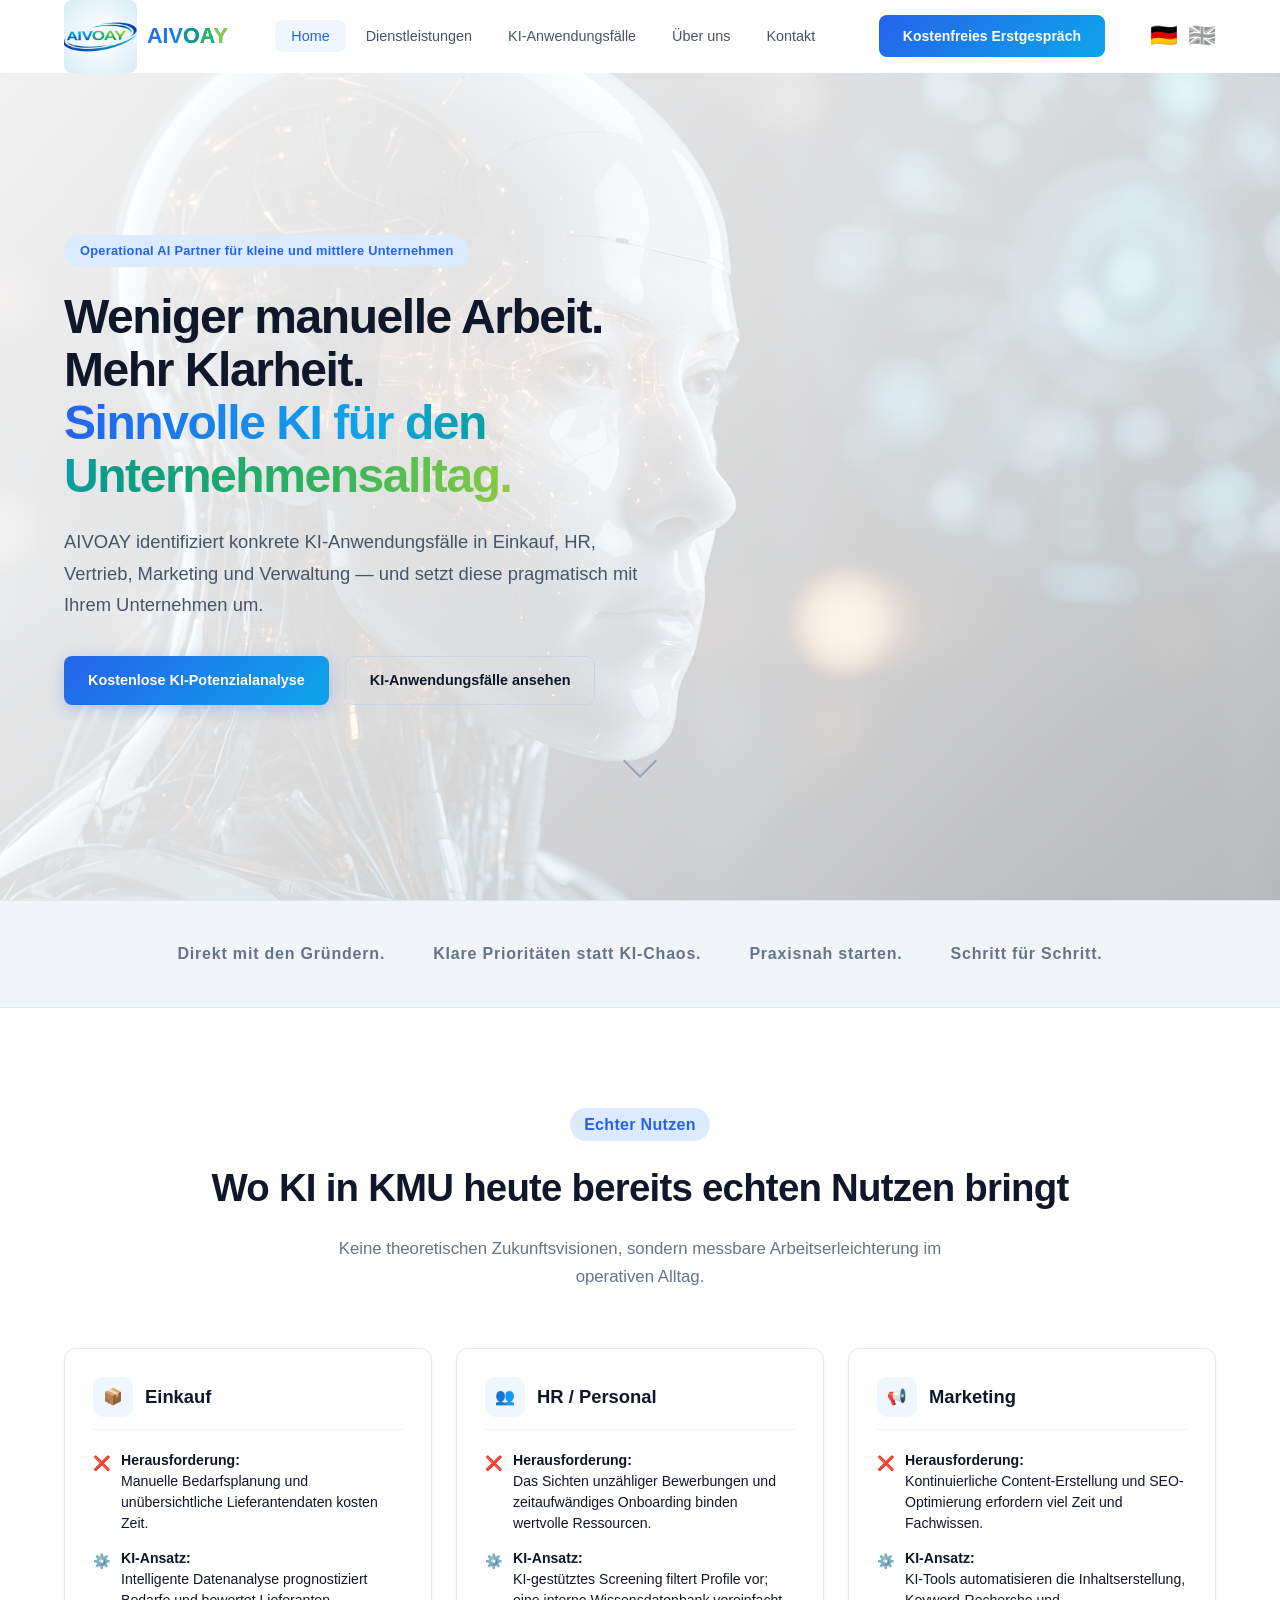
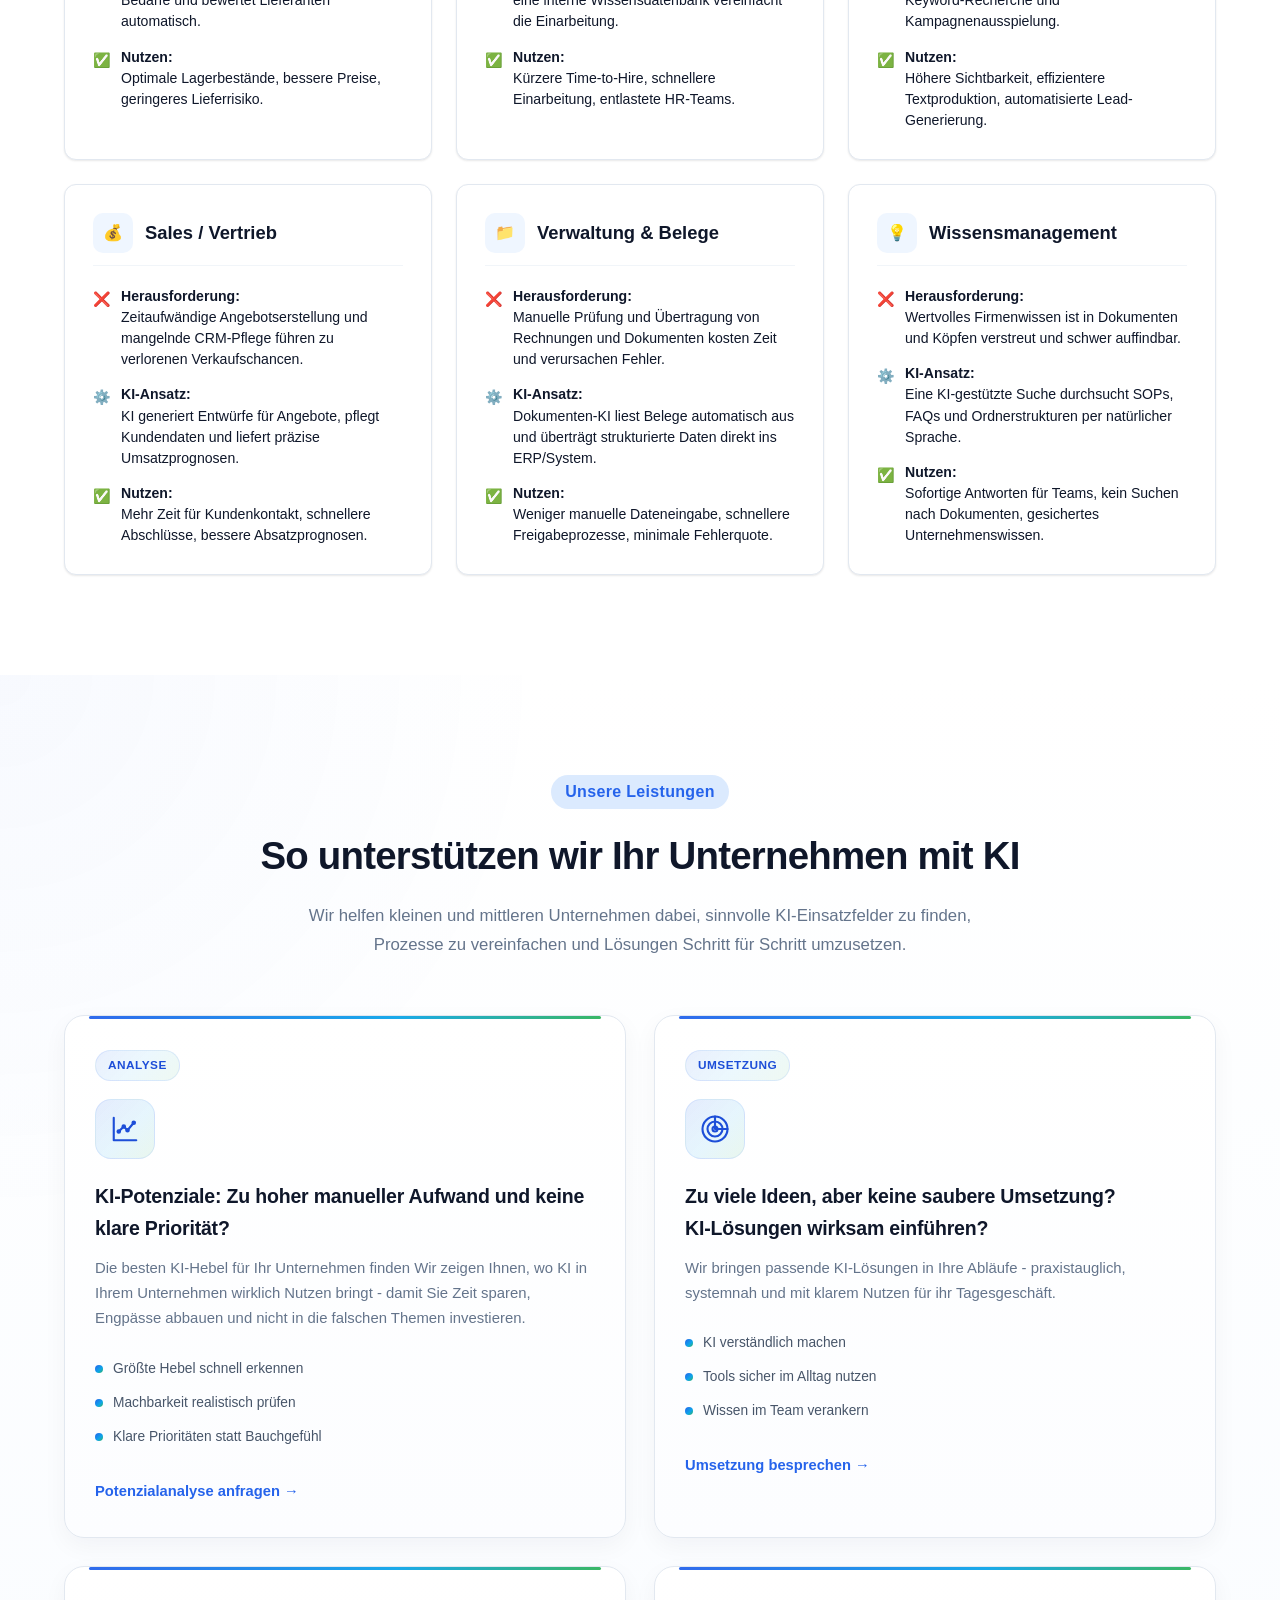
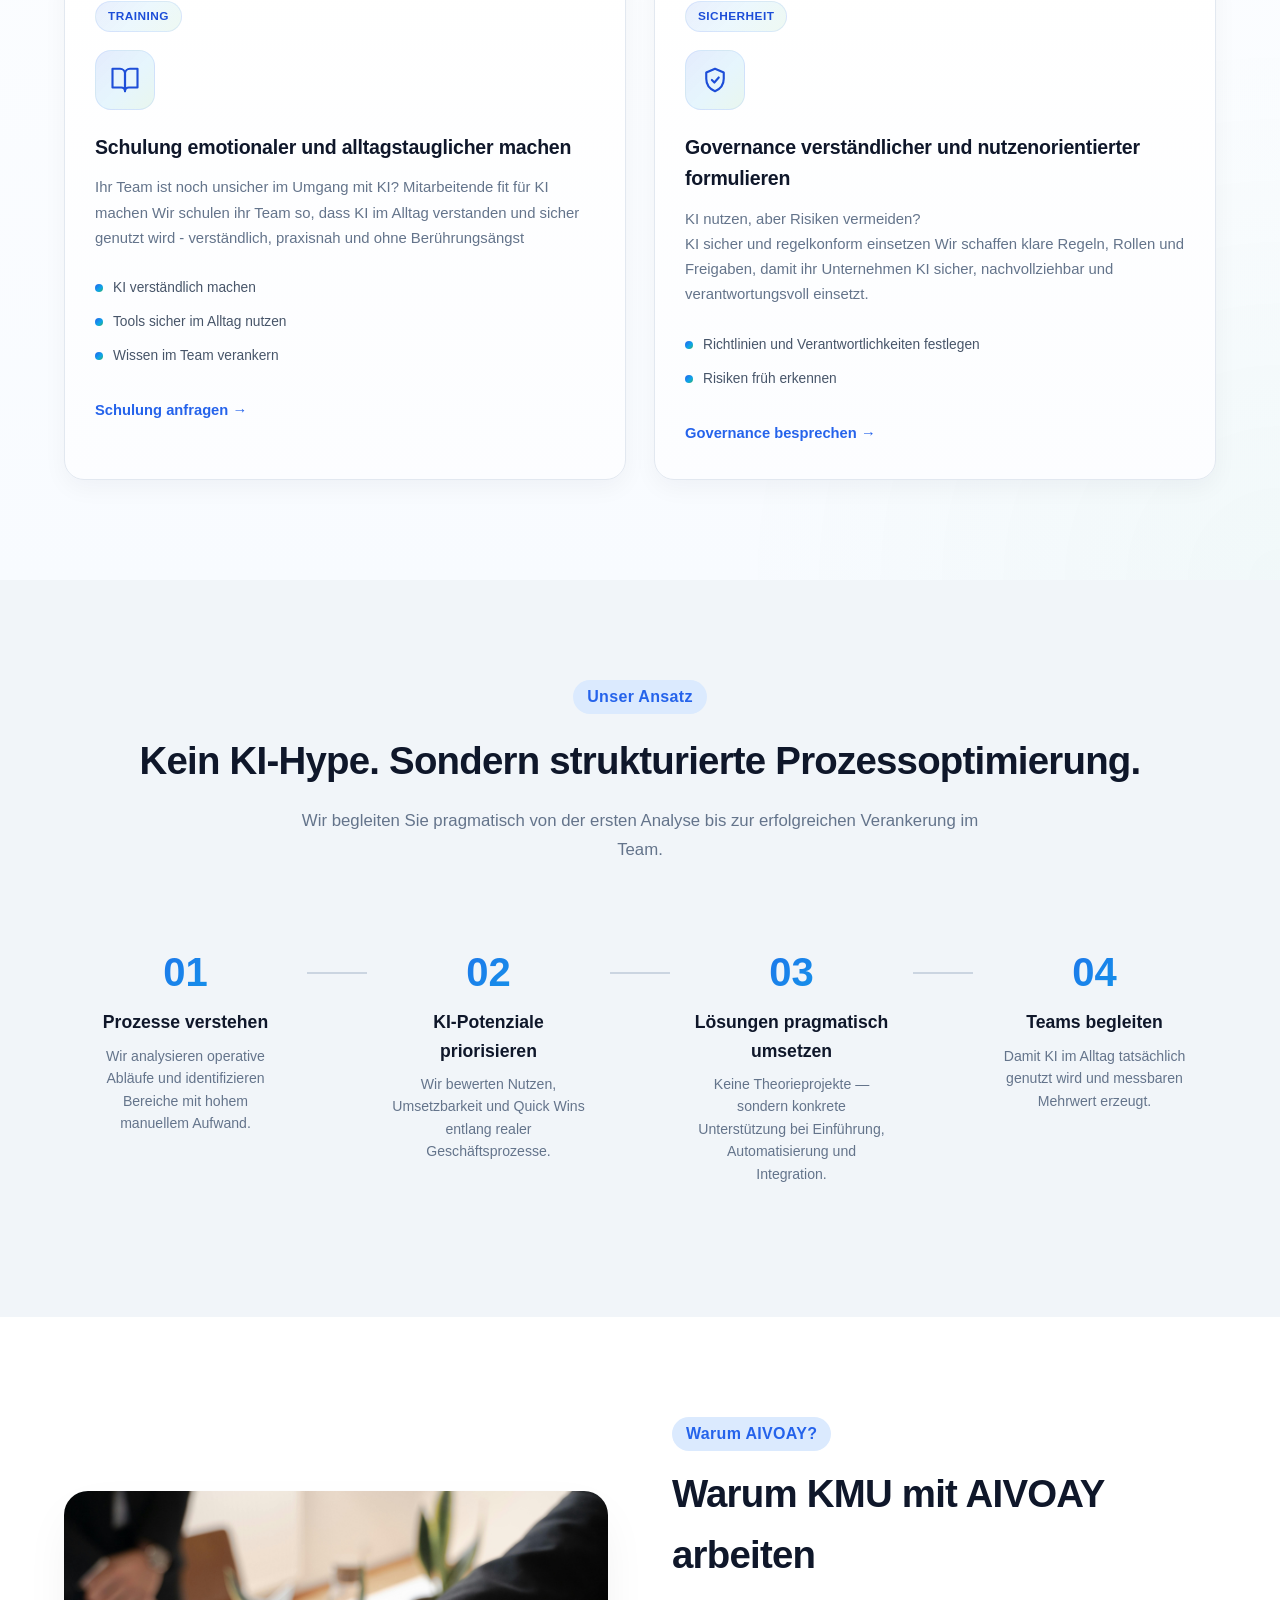
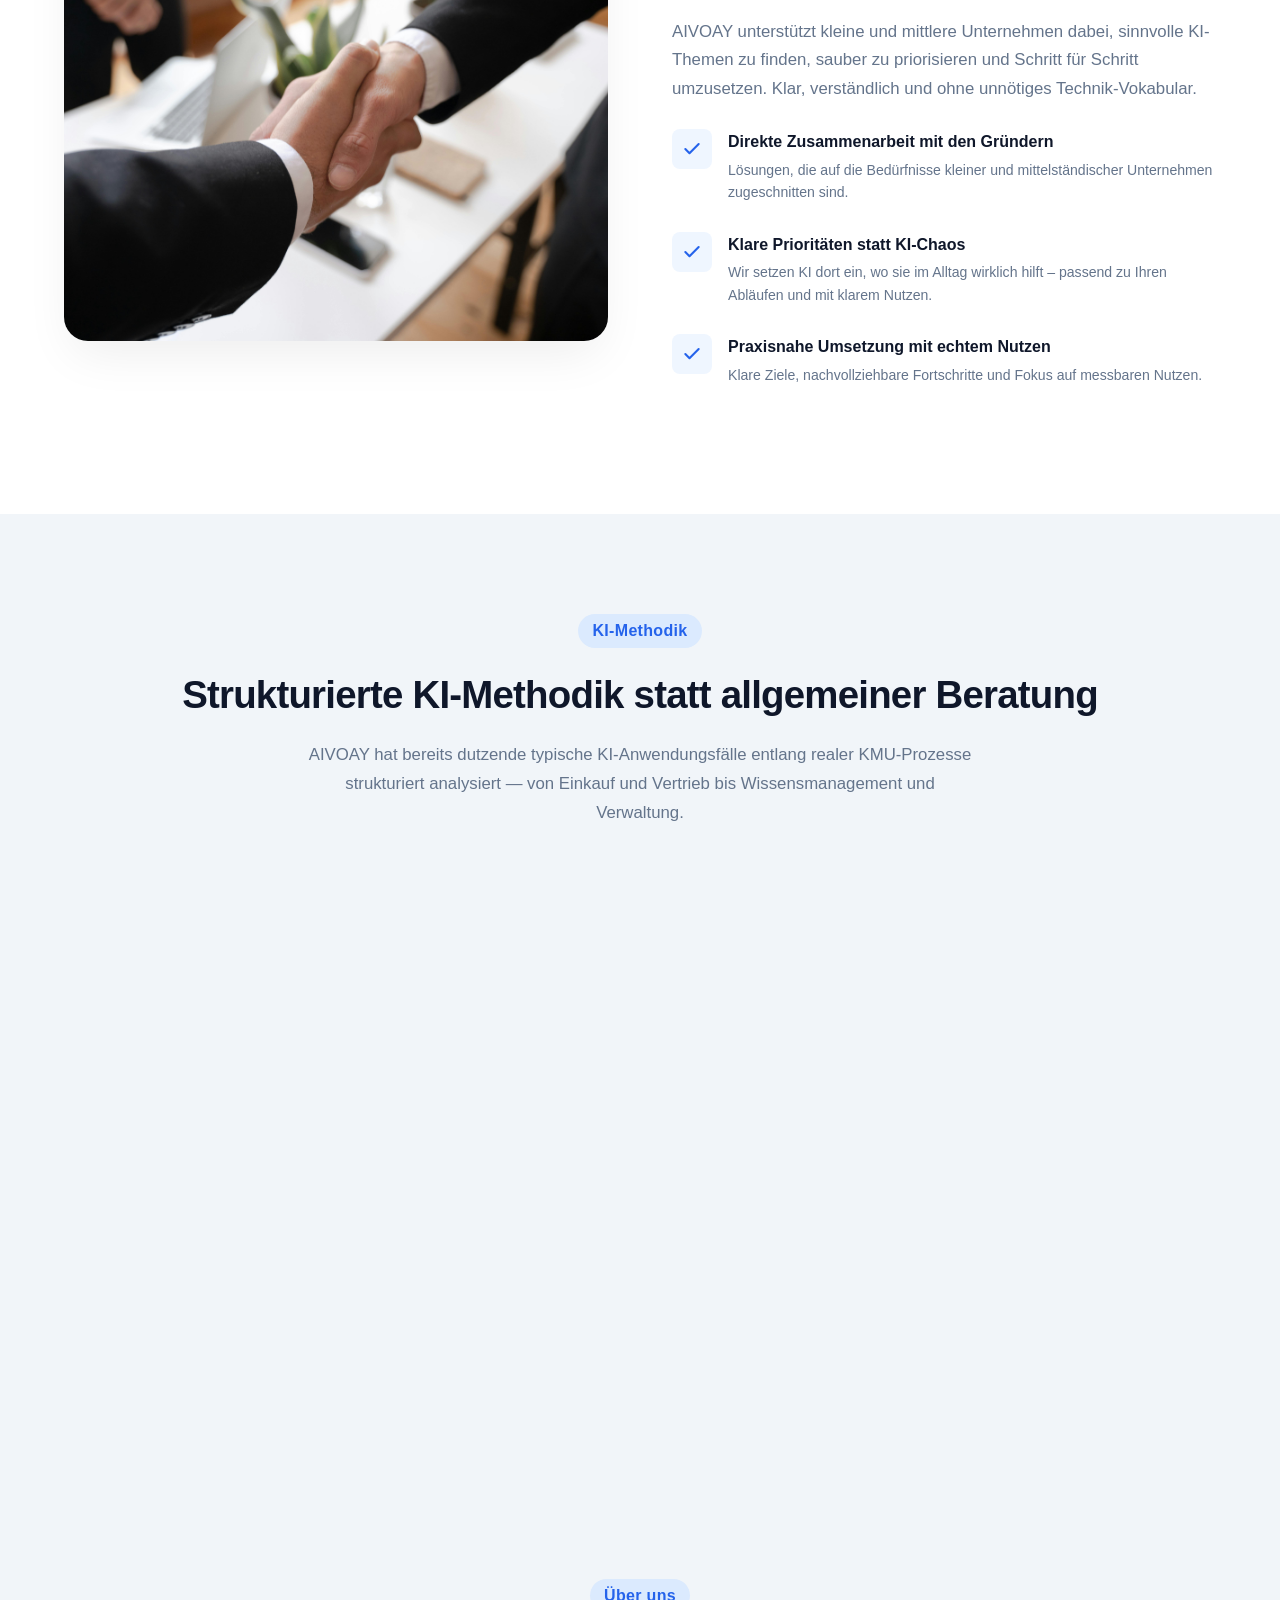
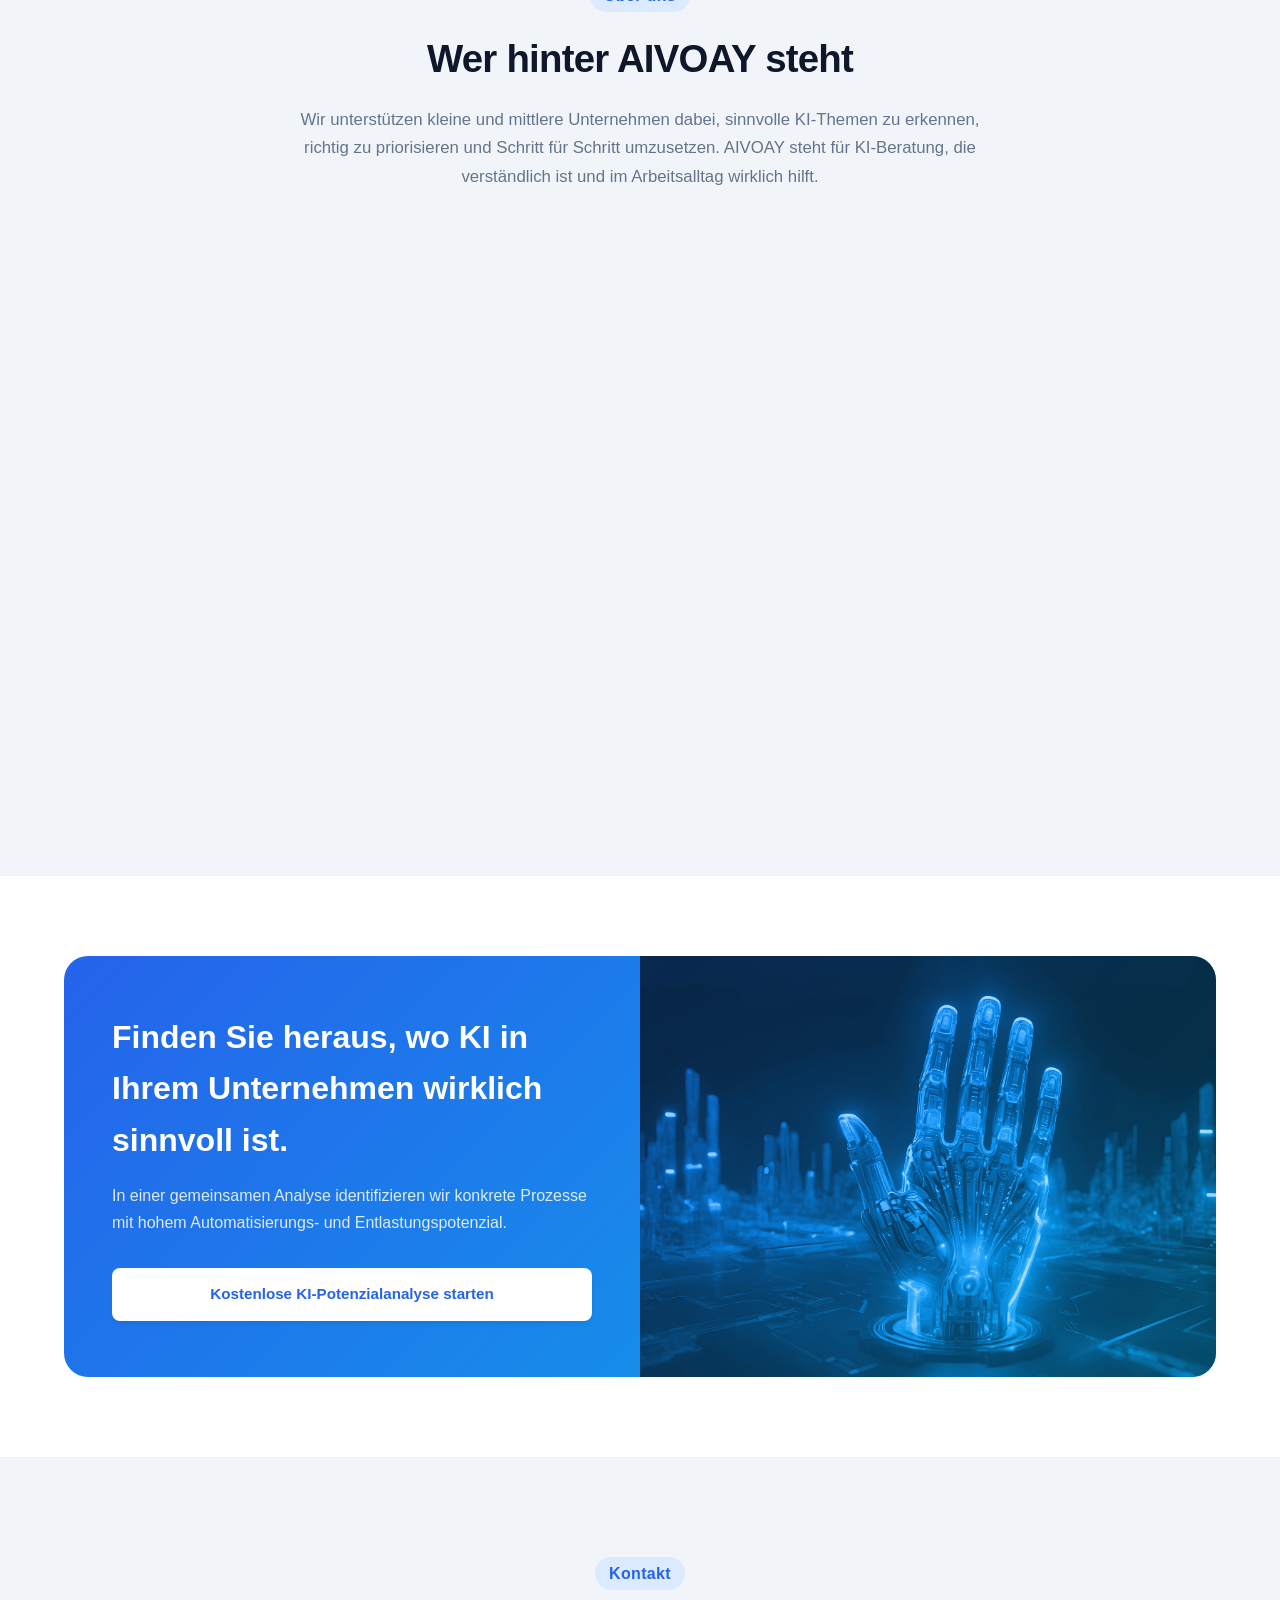
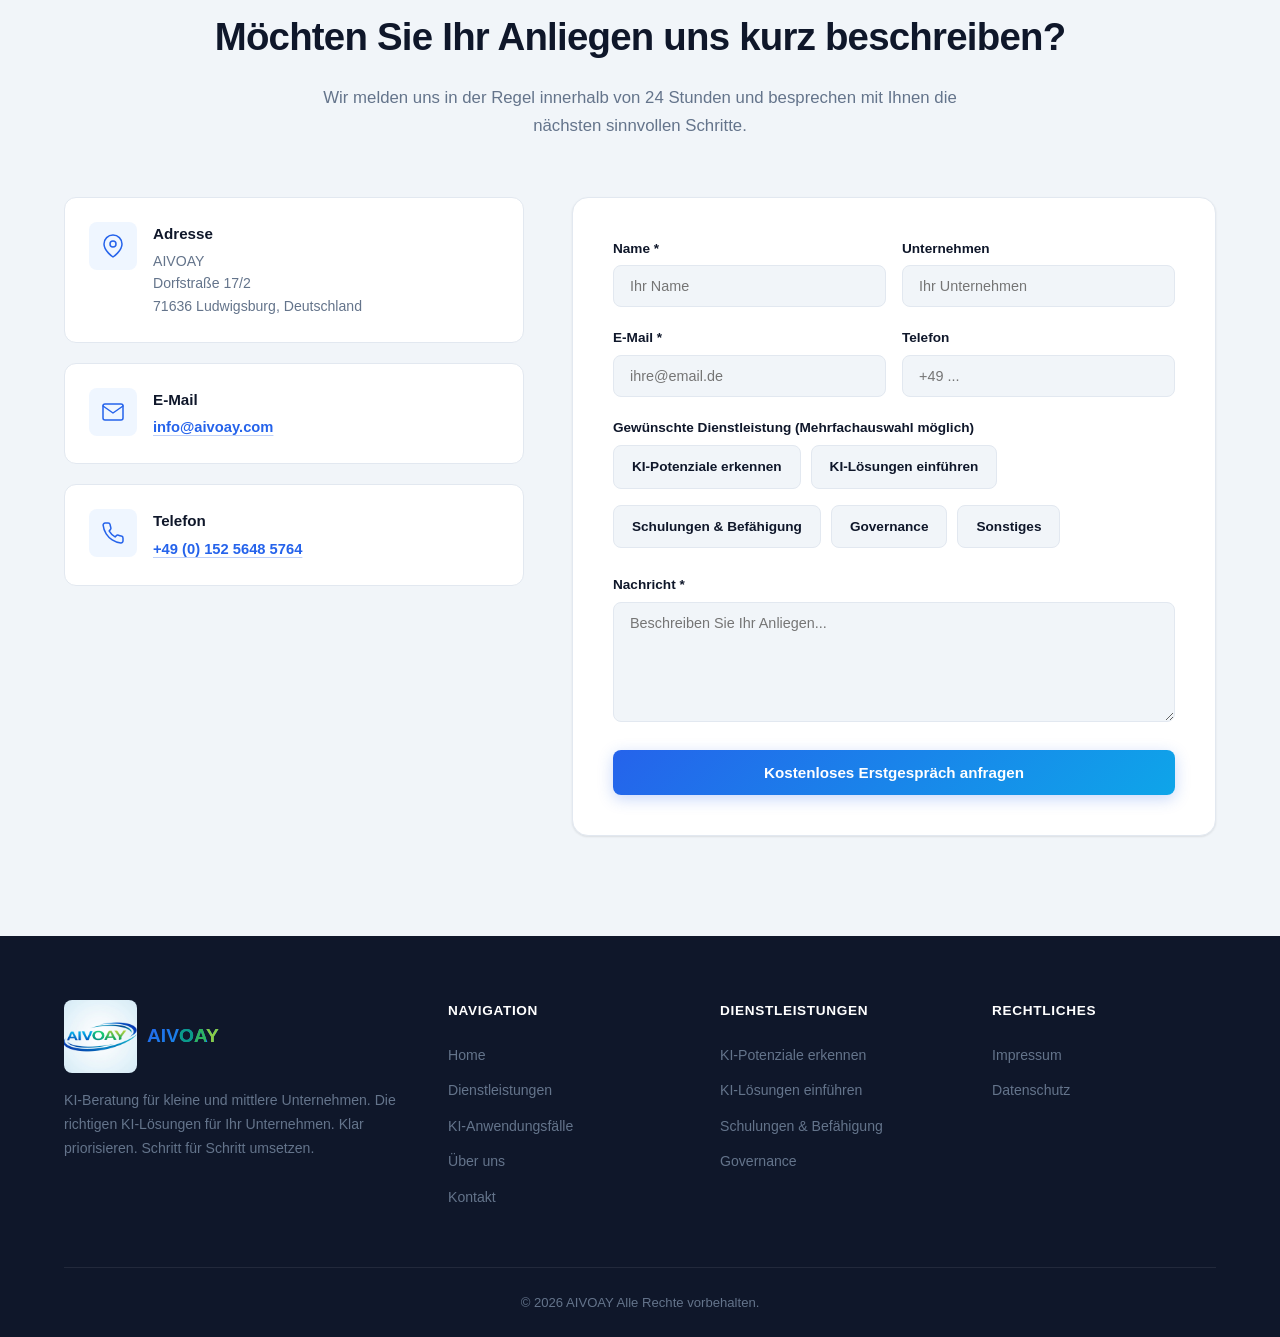
==== commit 8c85ff93: "Update index.html" ====
--- a/index.html
+++ b/index.html
@@ -110,6 +110,12 @@
                     <li><a href="ki-anwendungsfaelle.html" class="nav-link">KI-Anwendungsfälle</a></li>
                     <li><a href="#ueber-uns" class="nav-link">Über uns</a></li>
                     <li><a href="#kontakt" class="nav-link">Kontakt</a></li>
+                    <li class="mobile-lang-item">
+                        <div class="lang-switcher-mobile">
+                            <a href="index.html" class="lang-btn active" title="Deutsch" style="opacity:1;">🇩🇪</a>
+                            <a href="index_en.html" class="lang-btn" title="English" style="opacity:0.5; filter:grayscale(100%);">🇬🇧</a>
+                        </div>
+                    </li>
                 </ul>
 
                 <div class="nav-right" style="display:flex; align-items:center; gap:30px;">
@@ -165,7 +171,7 @@
                     </div>
                 </div>
 
-                <div class="hero-right">
+                <!-- <div class="hero-right">
                     <div class="hero-matrix-container">
                         <div class="hero-matrix-title">AIVOAY KI-Use-Case-Matrix</div>
                         <div class="matrix-rows">
@@ -207,7 +213,7 @@
                         </div>
                     </div>
                 </div>
-            </div>
+            </div> -->
 
             <div class="scroll-indicator" aria-hidden="true">
                 <div class="scroll-arrow"></div>
--- a/style.css
+++ b/style.css
@@ -2532,4 +2532,76 @@
     }
 }
 
-
+/* Mobile language switcher inside mobile menu list */
+.mobile-lang-item {
+    display: none;
+    margin-top: 15px;
+    padding-top: 15px;
+    border-top: 1px solid var(--dark-200);
+}
+
+@media (max-width: 768px) {
+    /* Hide desktop nav-right container entirely on mobile to prevent overlapping */
+    .nav-right {
+        display: none !important;
+    }
+
+    .mobile-lang-item {
+        display: flex;
+        justify-content: center;
+        width: 100%;
+    }
+    
+    .lang-switcher-mobile {
+        display: flex;
+        gap: 16px;
+        align-items: center;
+    }
+    
+    .lang-switcher-mobile .lang-btn {
+        font-size: 1.8rem;
+        line-height: 1;
+        text-decoration: none;
+        transition: transform 0.2s ease, opacity 0.2s ease;
+    }
+    
+    .lang-switcher-mobile .lang-btn:hover {
+        transform: scale(1.1);
+    }
+
+    /* Subpage Mobile Optimizations */
+    .directory-hero {
+        padding: 100px 0 40px;
+    }
+    
+    .filter-wrapper {
+        padding: 16px;
+        margin-top: -20px;
+        margin-bottom: 24px;
+        gap: 12px;
+    }
+    
+    .filter-btn {
+        padding: 8px 14px;
+        font-size: 0.8rem;
+    }
+    
+    .use-case-card {
+        padding: 20px;
+    }
+    
+    .use-case-card h3 {
+        font-size: 1.1rem;
+    }
+    
+    .use-case-card .card-summary {
+        margin-bottom: 14px;
+    }
+    
+    .use-case-card .card-details {
+        padding-top: 14px;
+        gap: 8px;
+    }
+}
+
+
--- a/style.css
+++ b/style.css
@@ -2532,4 +2532,76 @@
     }
 }
 
-
+/* Mobile language switcher inside mobile menu list */
+.mobile-lang-item {
+    display: none;
+    margin-top: 15px;
+    padding-top: 15px;
+    border-top: 1px solid var(--dark-200);
+}
+
+@media (max-width: 768px) {
+    /* Hide desktop nav-right container entirely on mobile to prevent overlapping */
+    .nav-right {
+        display: none !important;
+    }
+
+    .mobile-lang-item {
+        display: flex;
+        justify-content: center;
+        width: 100%;
+    }
+    
+    .lang-switcher-mobile {
+        display: flex;
+        gap: 16px;
+        align-items: center;
+    }
+    
+    .lang-switcher-mobile .lang-btn {
+        font-size: 1.8rem;
+        line-height: 1;
+        text-decoration: none;
+        transition: transform 0.2s ease, opacity 0.2s ease;
+    }
+    
+    .lang-switcher-mobile .lang-btn:hover {
+        transform: scale(1.1);
+    }
+
+    /* Subpage Mobile Optimizations */
+    .directory-hero {
+        padding: 100px 0 40px;
+    }
+    
+    .filter-wrapper {
+        padding: 16px;
+        margin-top: -20px;
+        margin-bottom: 24px;
+        gap: 12px;
+    }
+    
+    .filter-btn {
+        padding: 8px 14px;
+        font-size: 0.8rem;
+    }
+    
+    .use-case-card {
+        padding: 20px;
+    }
+    
+    .use-case-card h3 {
+        font-size: 1.1rem;
+    }
+    
+    .use-case-card .card-summary {
+        margin-bottom: 14px;
+    }
+    
+    .use-case-card .card-details {
+        padding-top: 14px;
+        gap: 8px;
+    }
+}
+
+
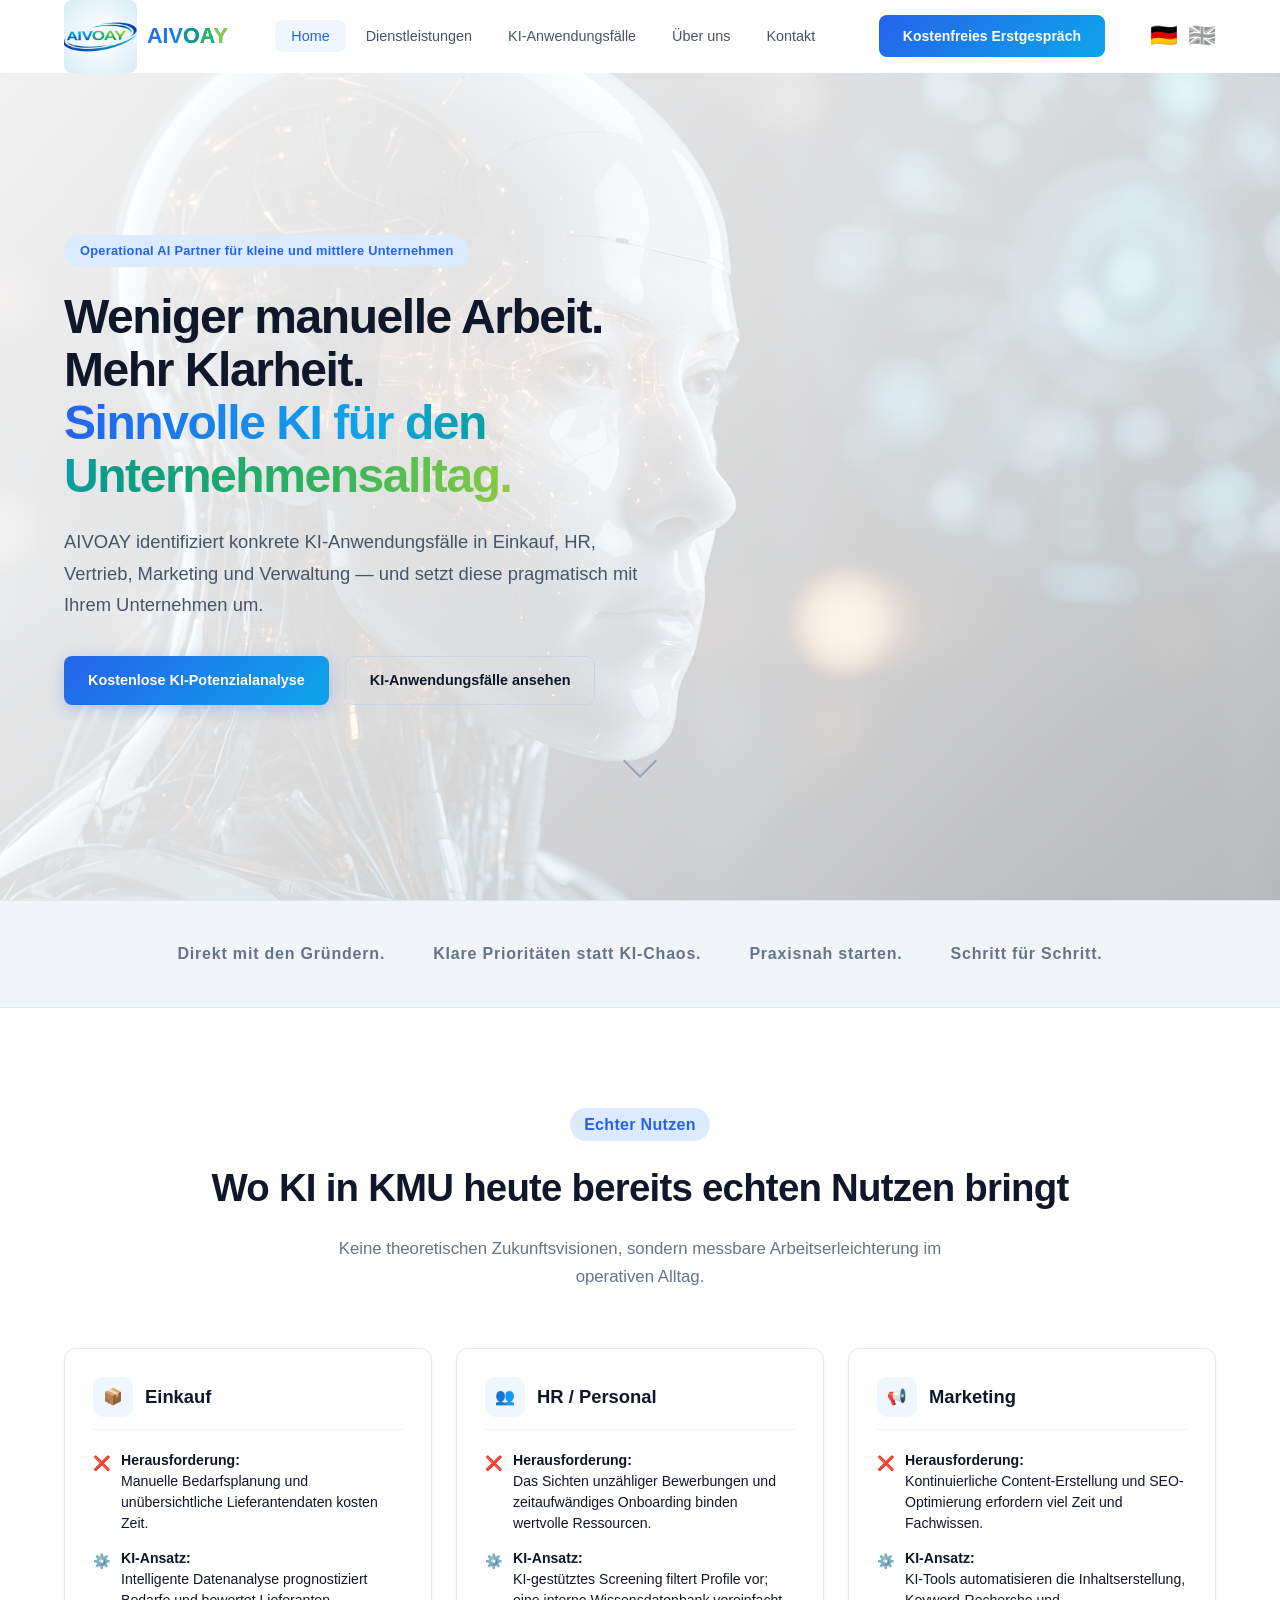
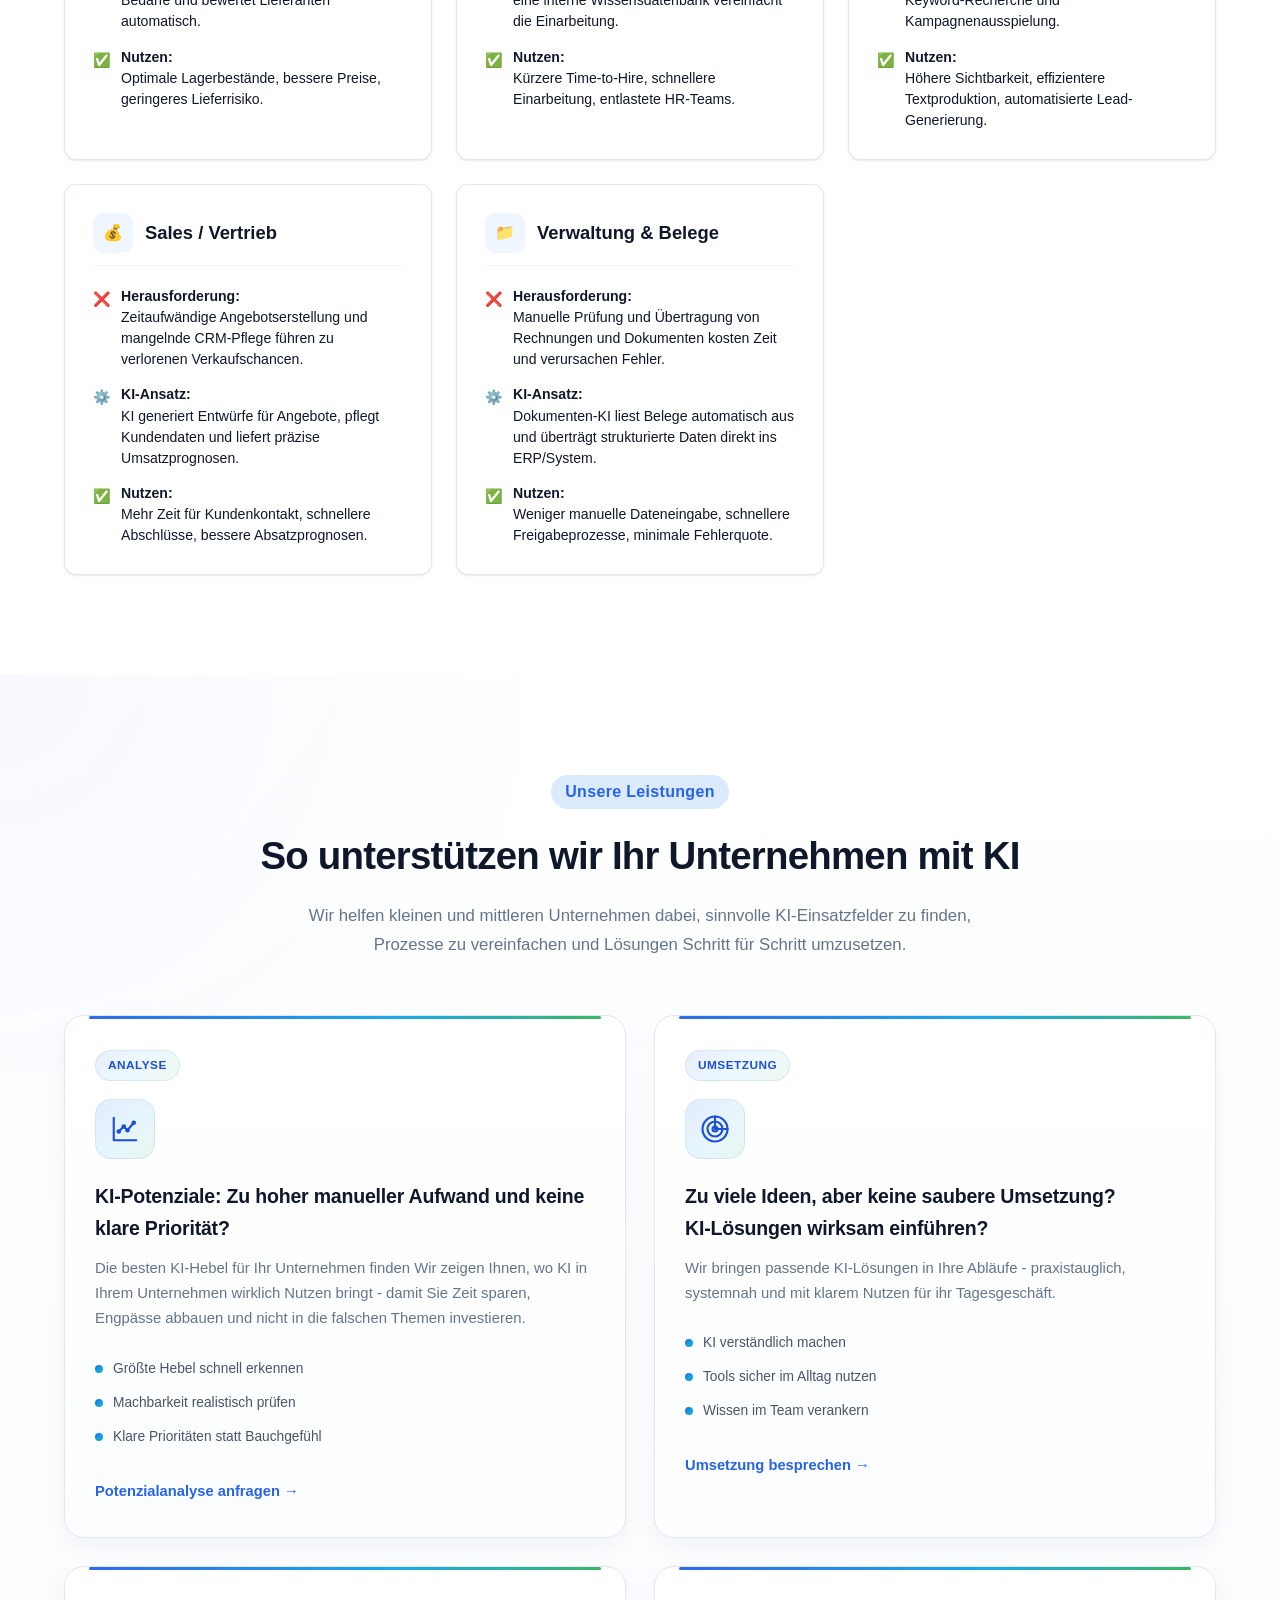
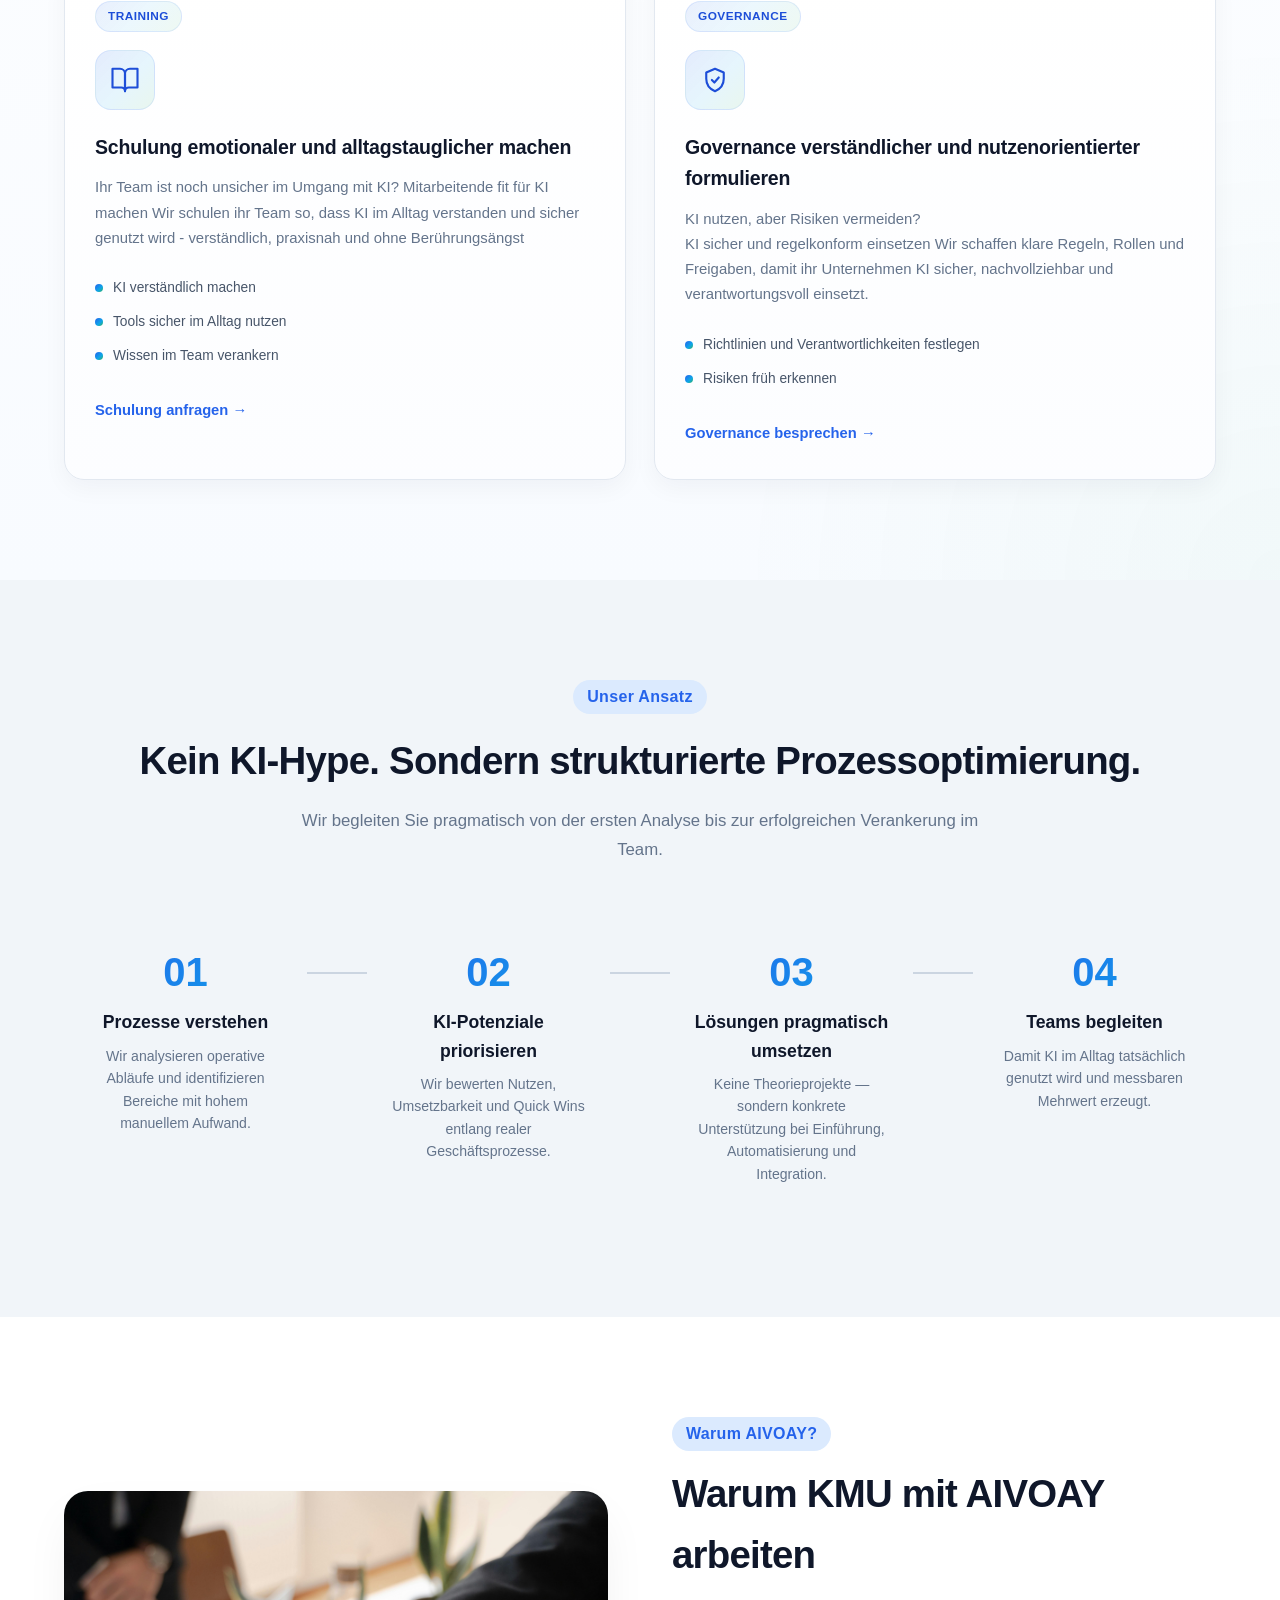
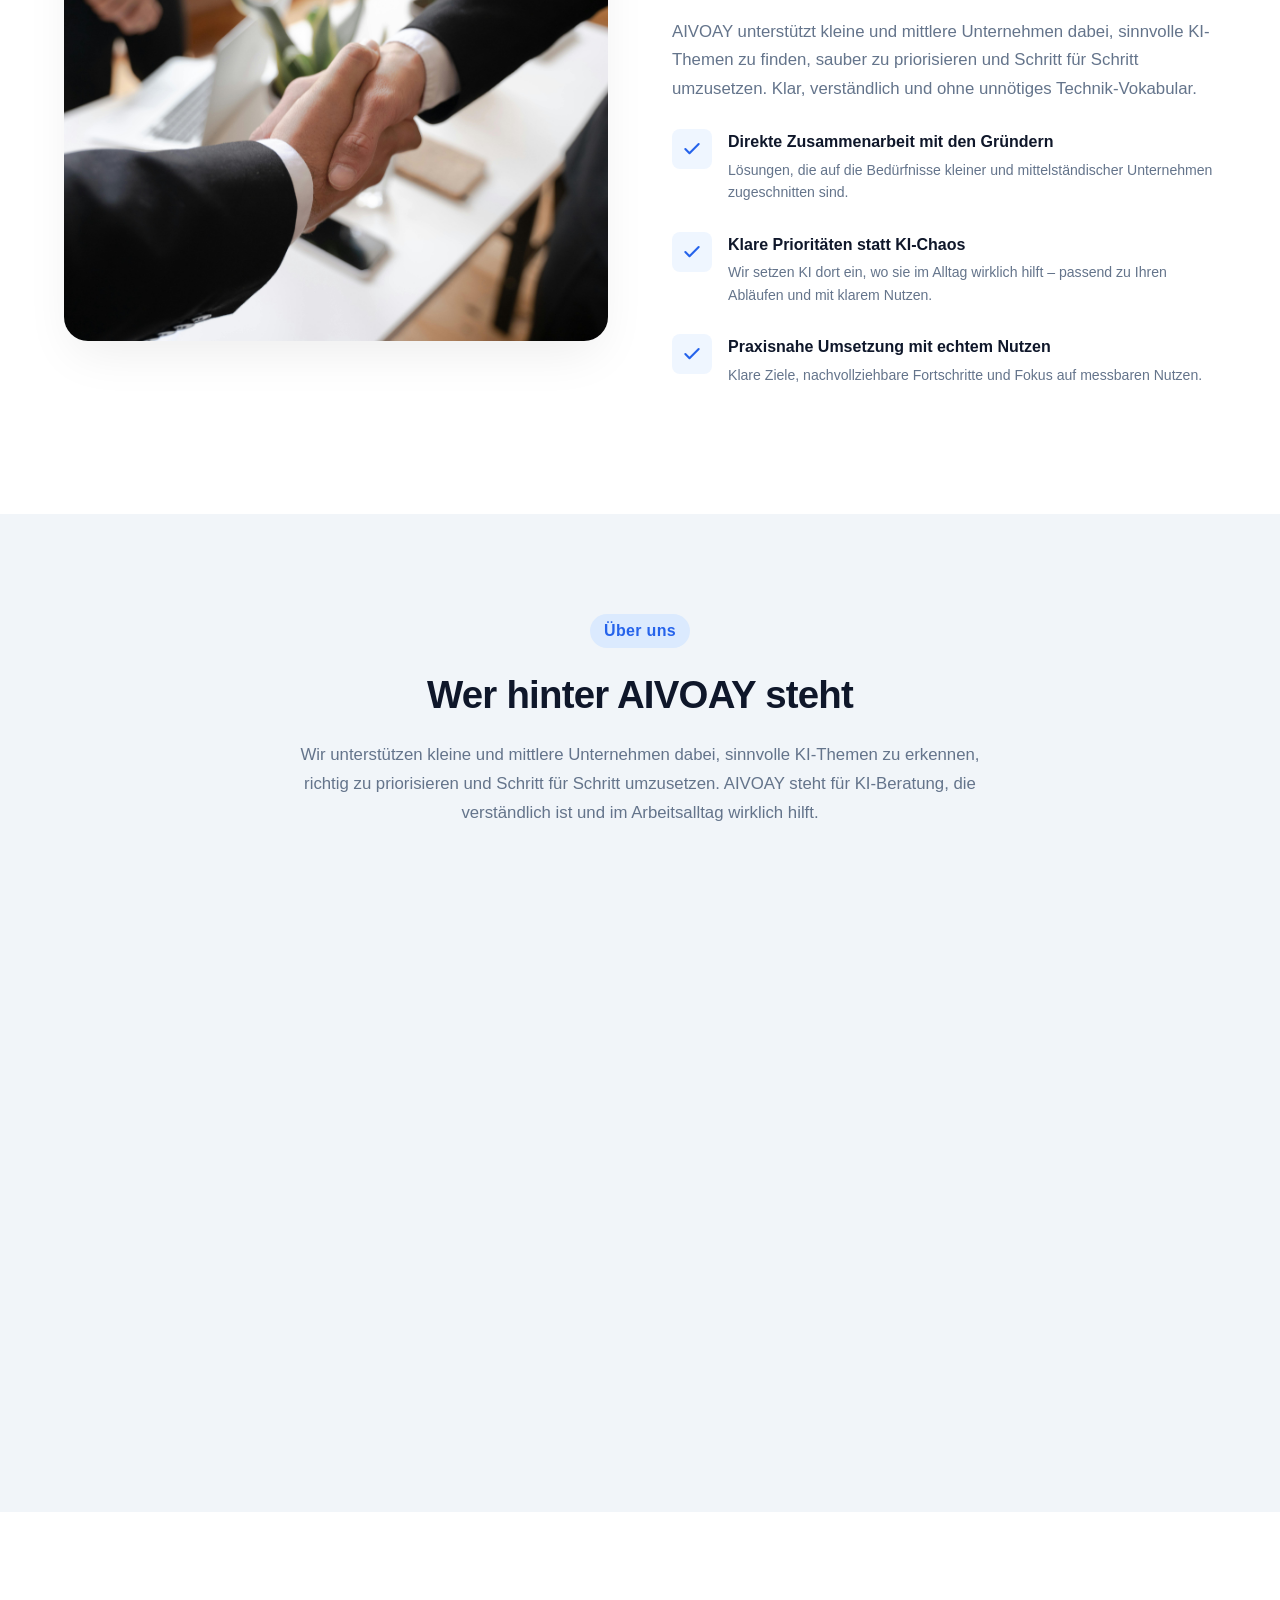
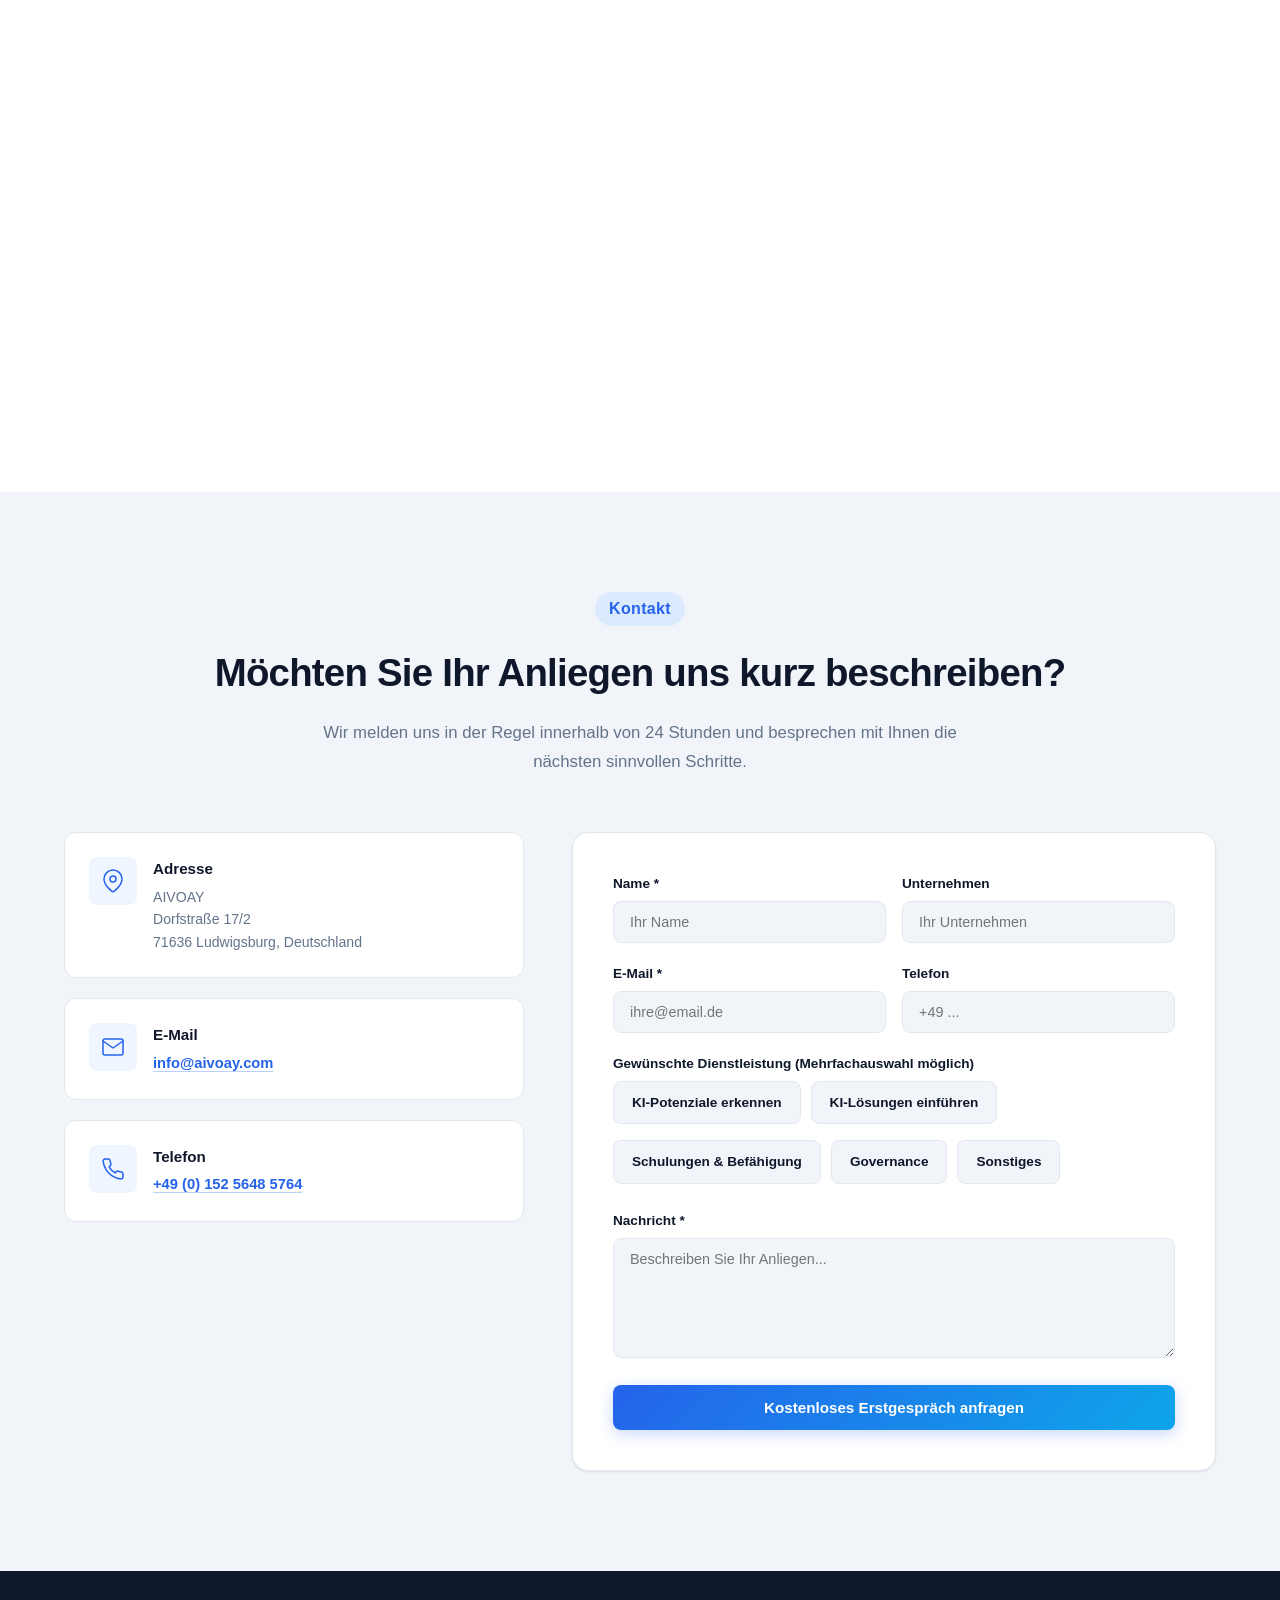
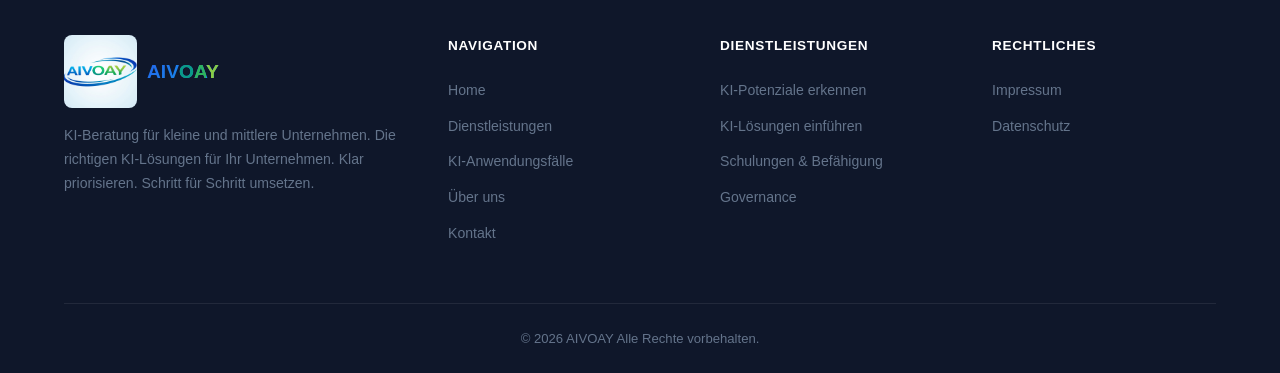
==== commit 8933d65b: "Update index.html" ====
--- a/index.html
+++ b/index.html
@@ -398,7 +398,7 @@
                     </div>
 
                     <!-- Kachel 6: Wissensmanagement -->
-                    <div class="nutzen-card">
+                   <!-- <div class="nutzen-card">
                         <div class="nutzen-card-header">
                             <div class="nutzen-card-icon">💡</div>
                             <h3 class="nutzen-card-title">Wissensmanagement</h3>
@@ -428,7 +428,7 @@
                         </div>
                     </div>
                 </div>
-            </div>
+            </div> -->
         </section>
 
         <section class="services" id="dienstleistungen">
@@ -513,7 +513,7 @@
                     </article>
 
                     <article class="service-card">
-                        <span class="service-badge">Sicherheit</span>
+                        <span class="service-badge">Governance</span>
                         <div class="service-icon">
                             <svg xmlns="http://www.w3.org/2000/svg" width="32" height="32" viewBox="0 0 24 24" fill="none" stroke="currentColor" stroke-width="1.5" stroke-linecap="round" stroke-linejoin="round" aria-hidden="true">
                                 <path d="M12 3l7 3v5c0 5-3.5 8.5-7 10-3.5-1.5-7-5-7-10V6l7-3z"></path>
@@ -639,7 +639,7 @@
             </div>
         </section>
 
-        <section class="landkarte-section">
+        <!-- <section class="landkarte-section">
             <div class="container">
                 <div class="section-header">
                     <span class="section-tag">KI-Methodik</span>
@@ -713,7 +713,7 @@
                     </div>
                 </div>
             </div>
-        </section>
+        </section> -->
 
         <section class="about" id="ueber-uns">
             <div class="container">
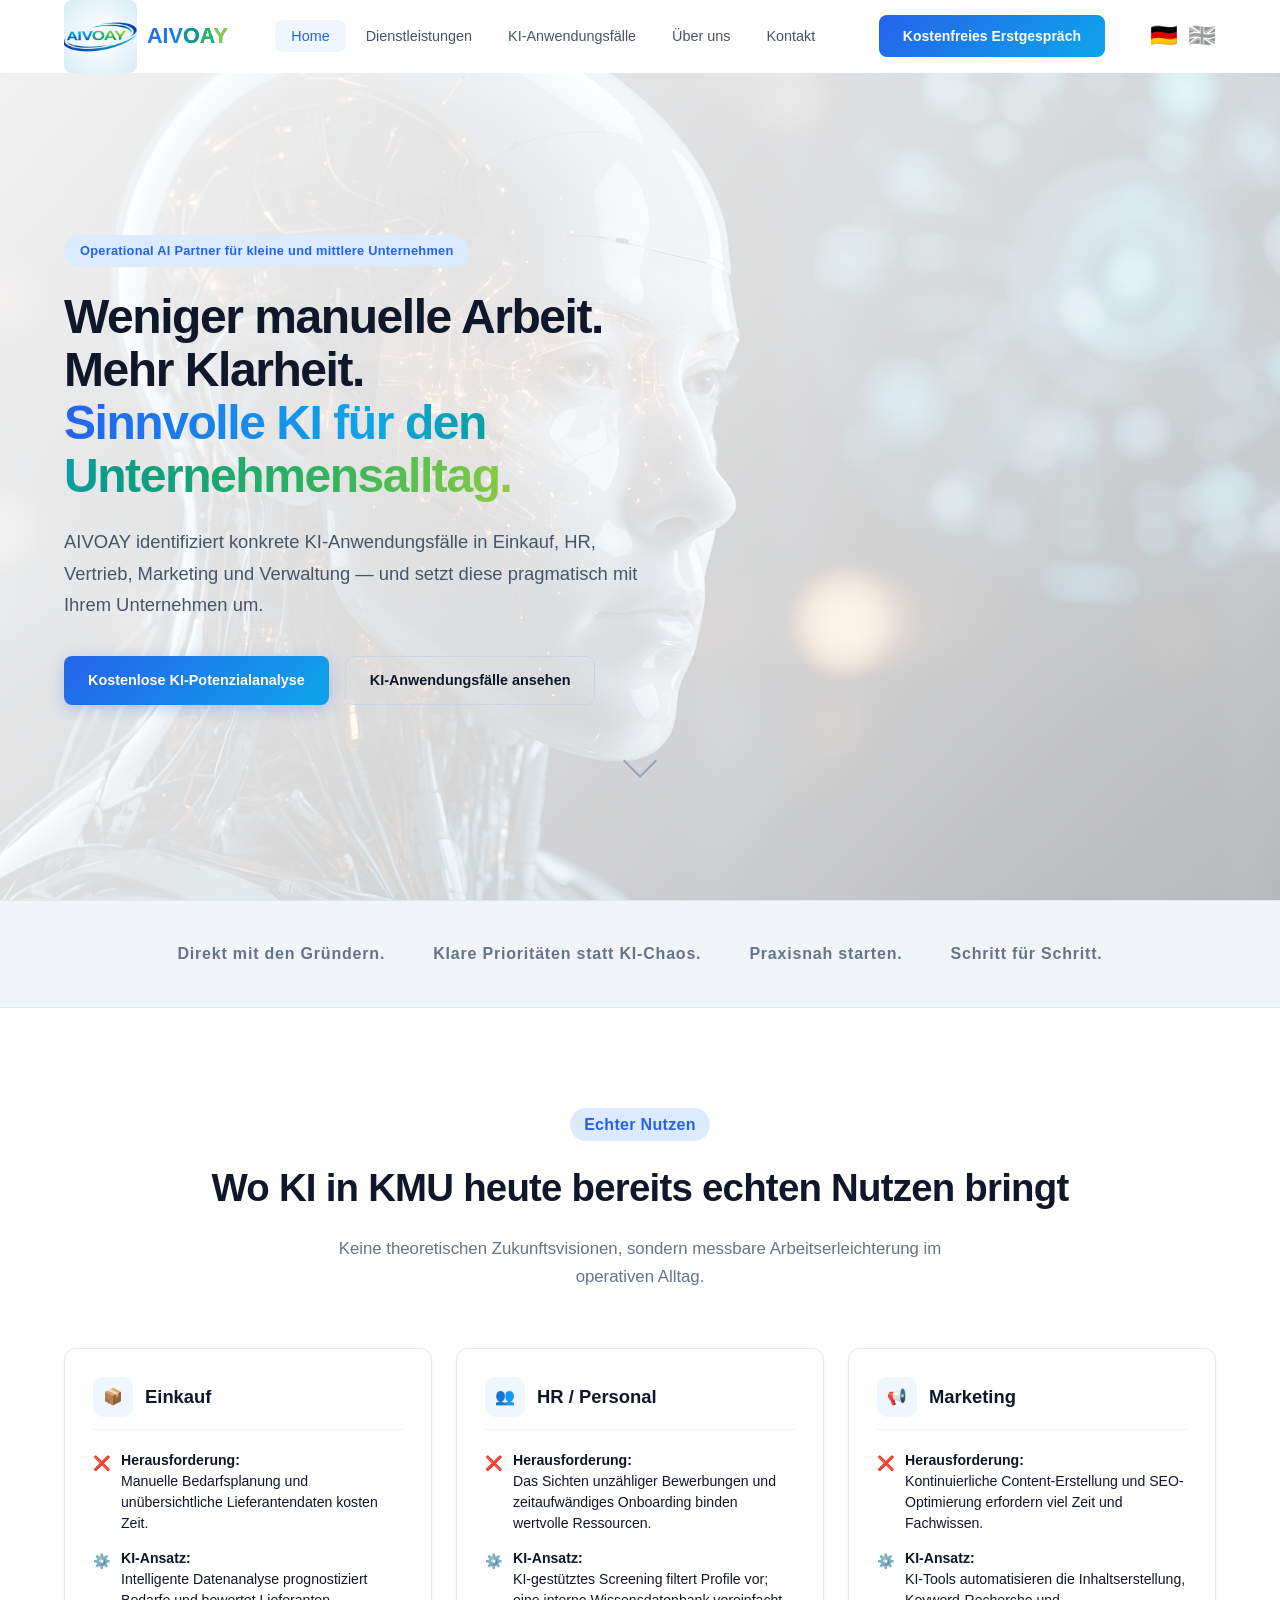
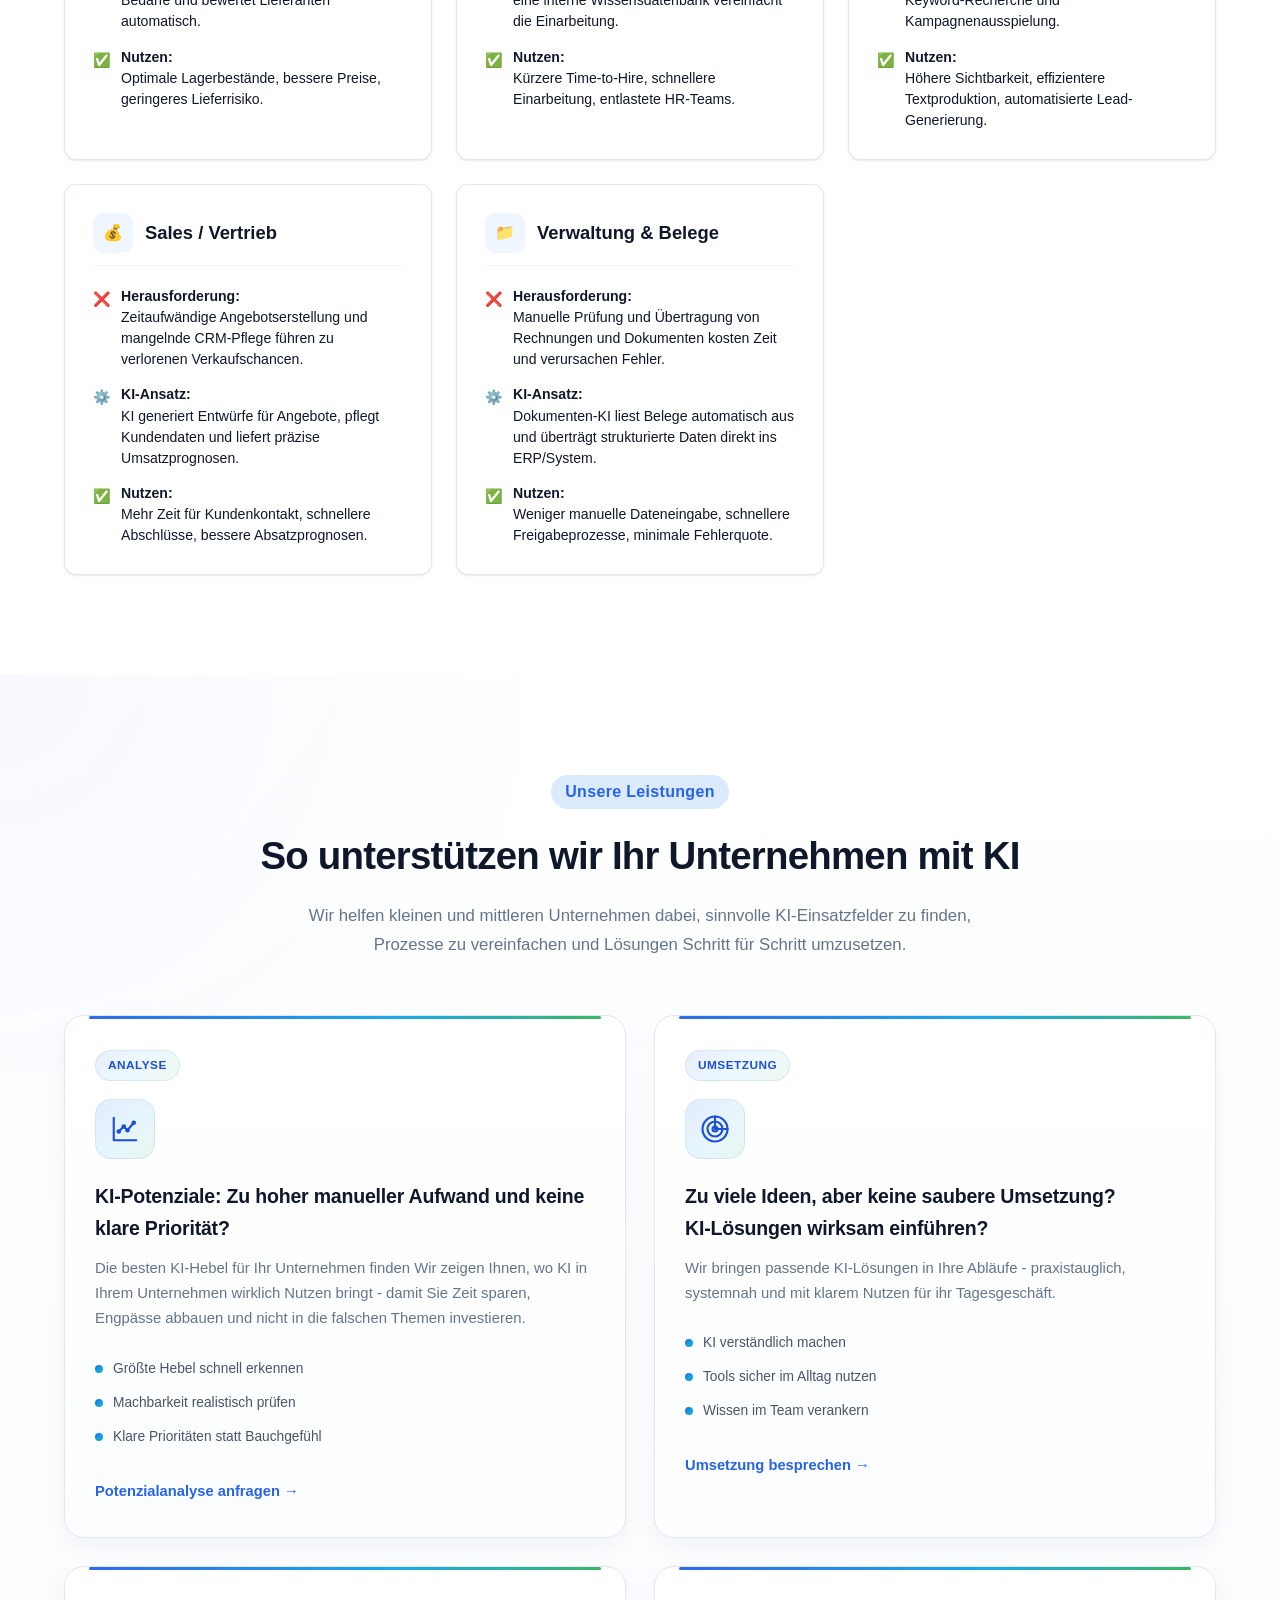
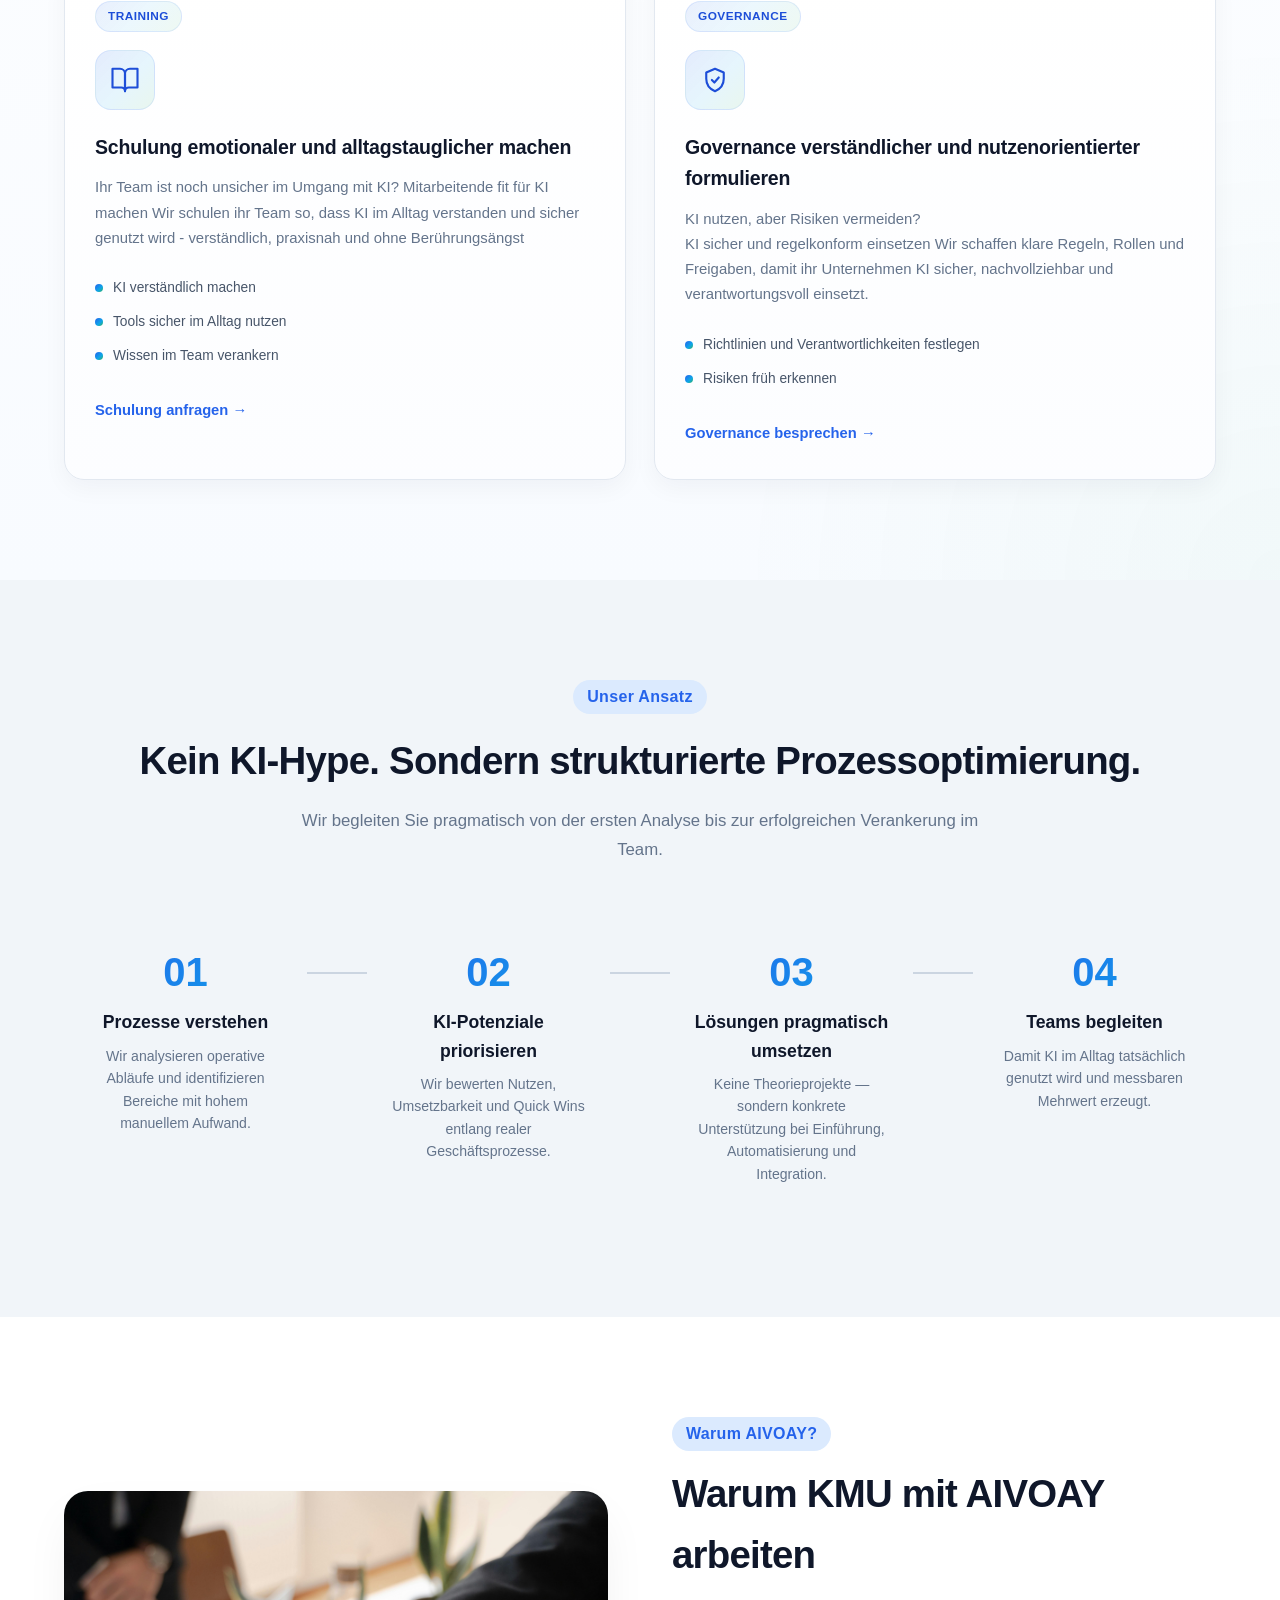
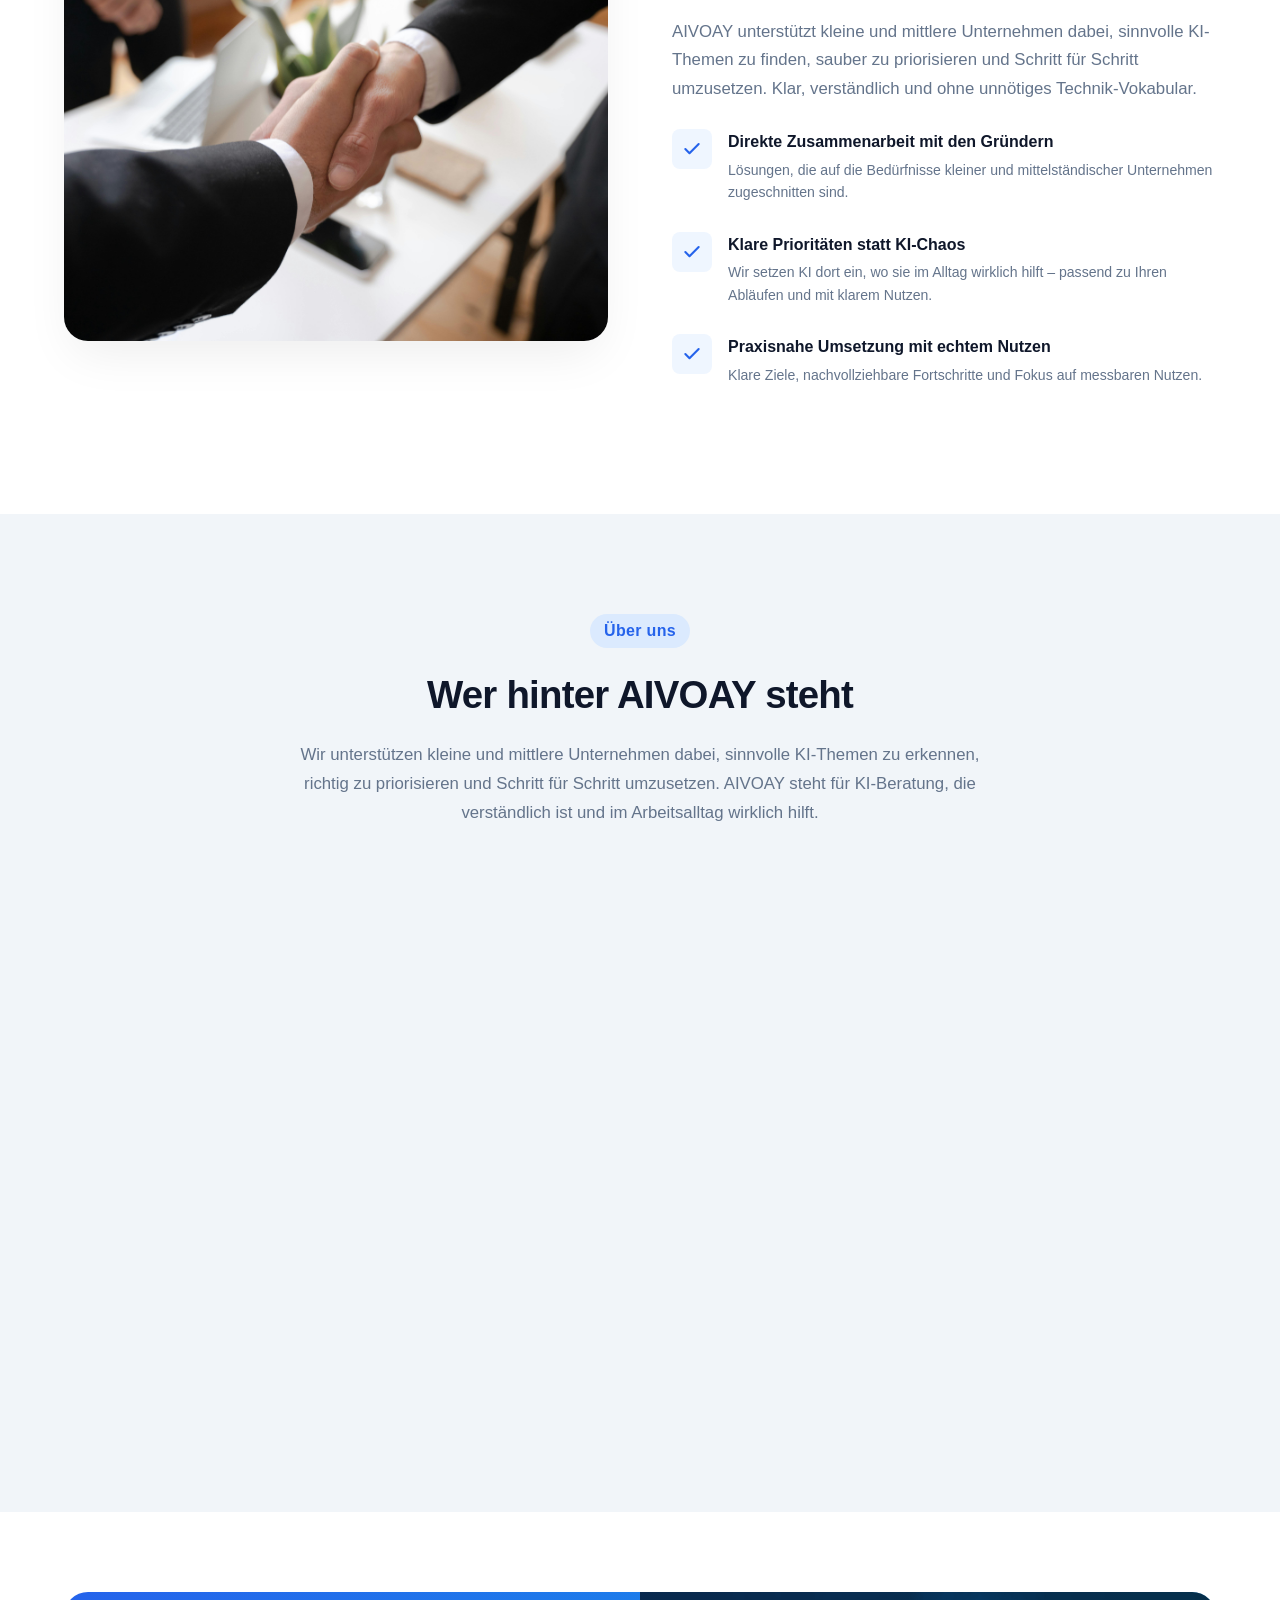
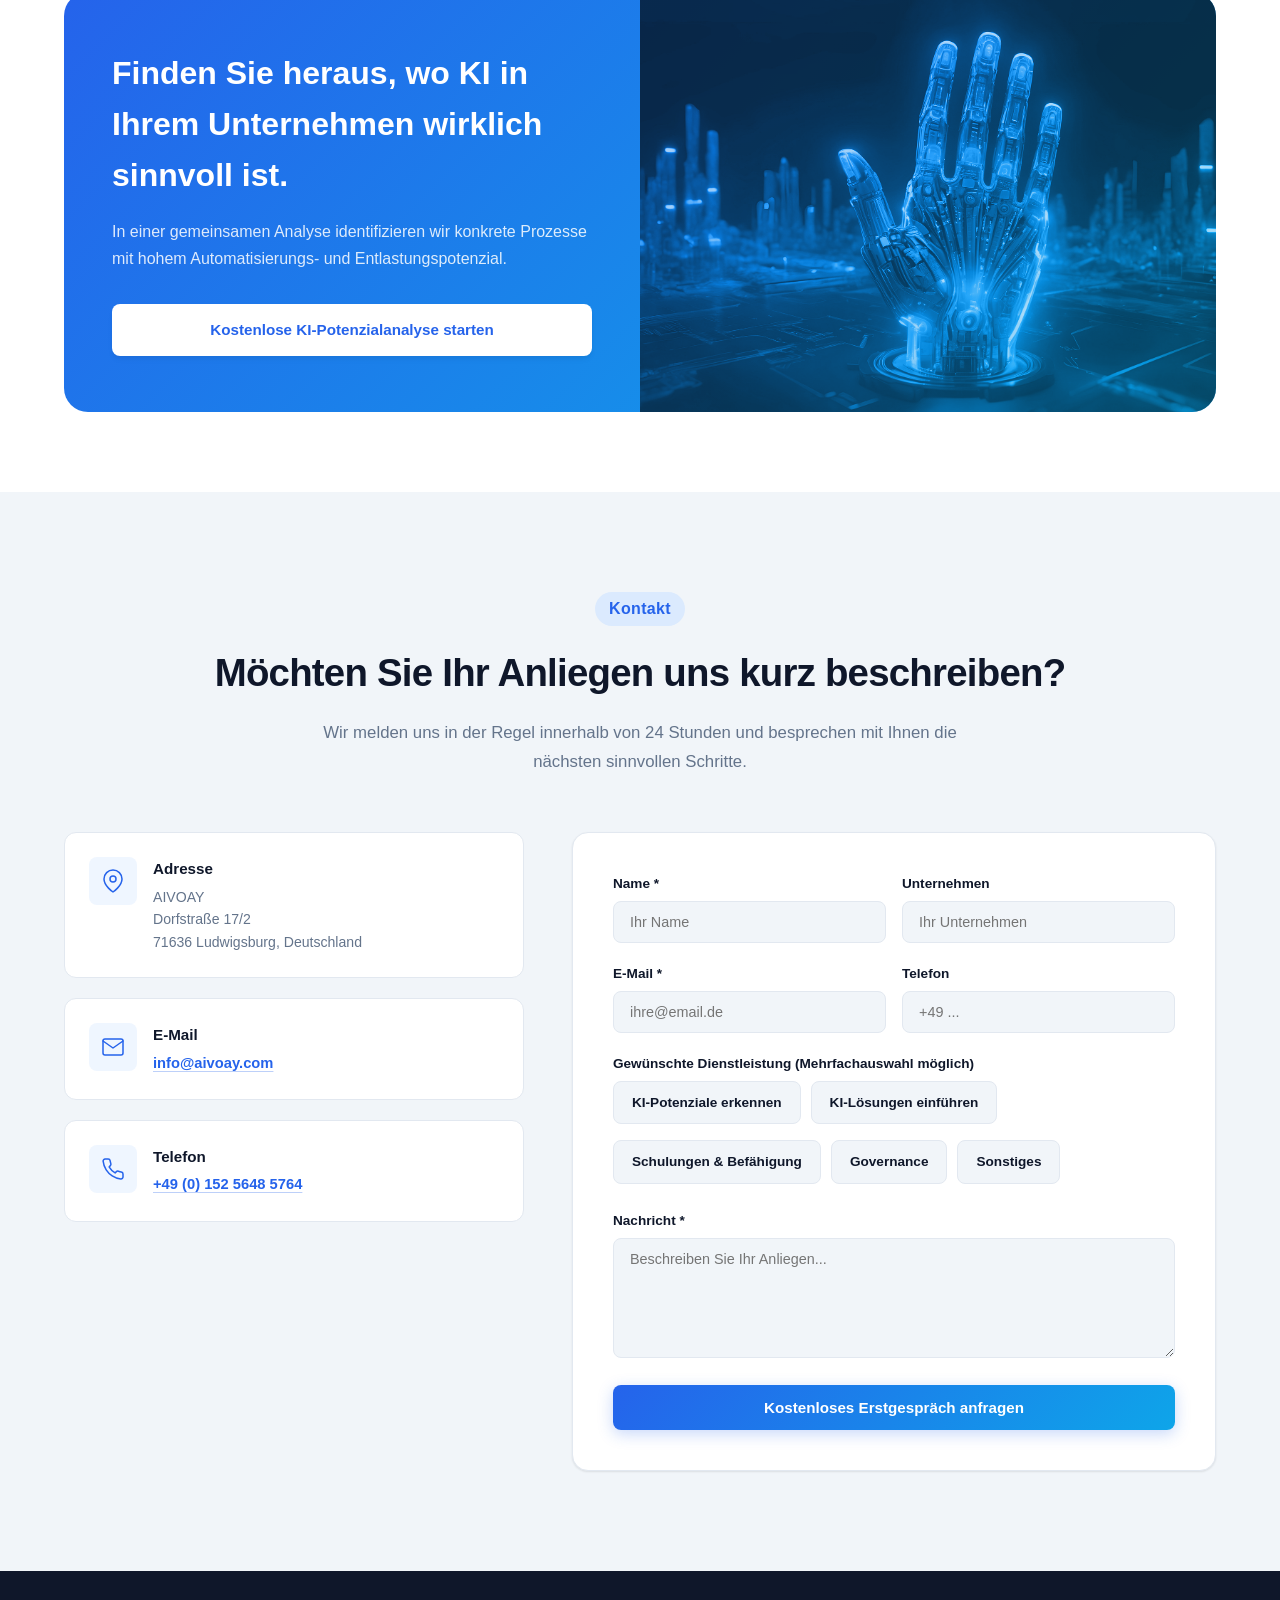
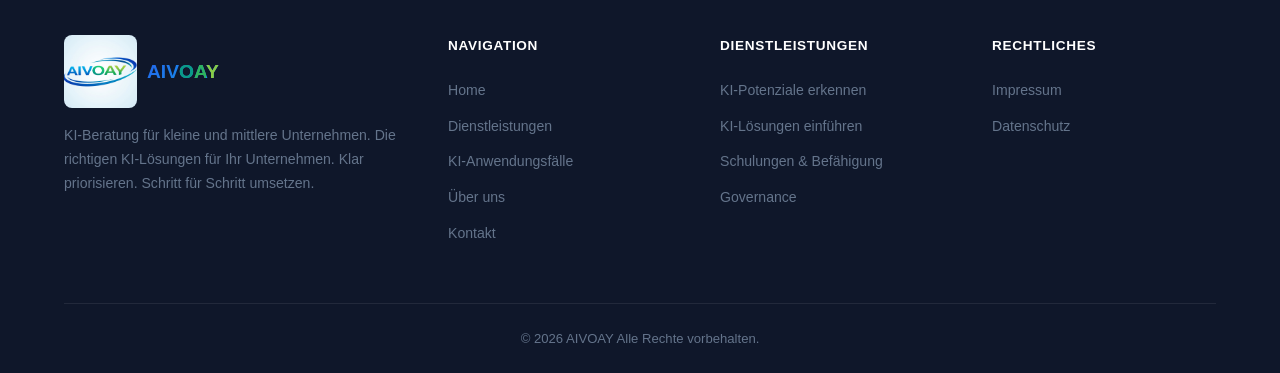
==== commit ecfb49a8: "Update index.html" ====
--- a/index.html
+++ b/index.html
@@ -9,6 +9,16 @@
     <meta name="author" content="AIVOAY">
     <meta name="theme-color" content="#2563eb">
     <link rel="canonical" href="https://www.aivoay.com/">
+
+	<!-- Google tag (gtag.js) -->
+	<script async src="https://www.googletagmanager.com/gtag/js?id=G-WLSNMCE3PL"></script>
+	<script>
+  		window.dataLayer = window.dataLayer || [];
+  		function gtag(){dataLayer.push(arguments);}
+  		gtag('js', new Date());
+  		gtag('config', 'G-WLSNMCE3PL');
+	</script>
+
 
     <meta property="og:type" content="website">
     <meta property="og:locale" content="de_DE">
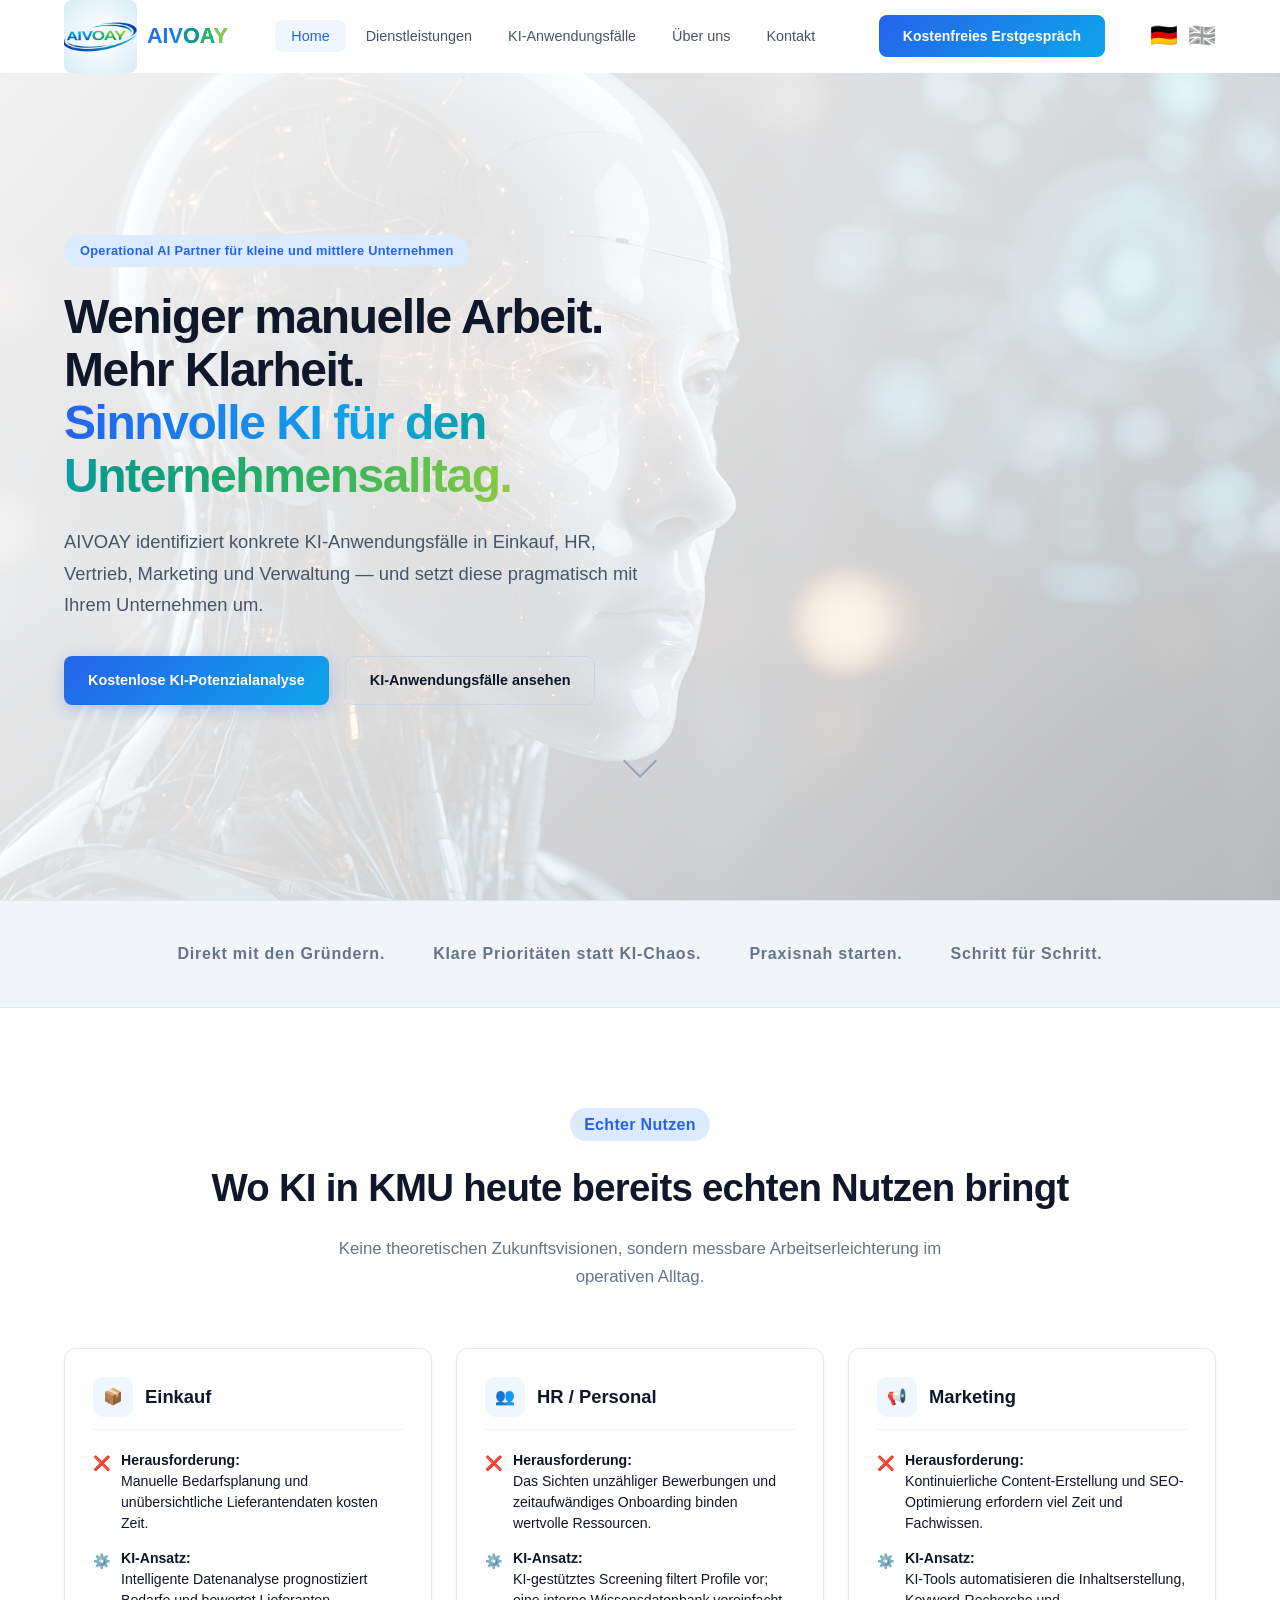
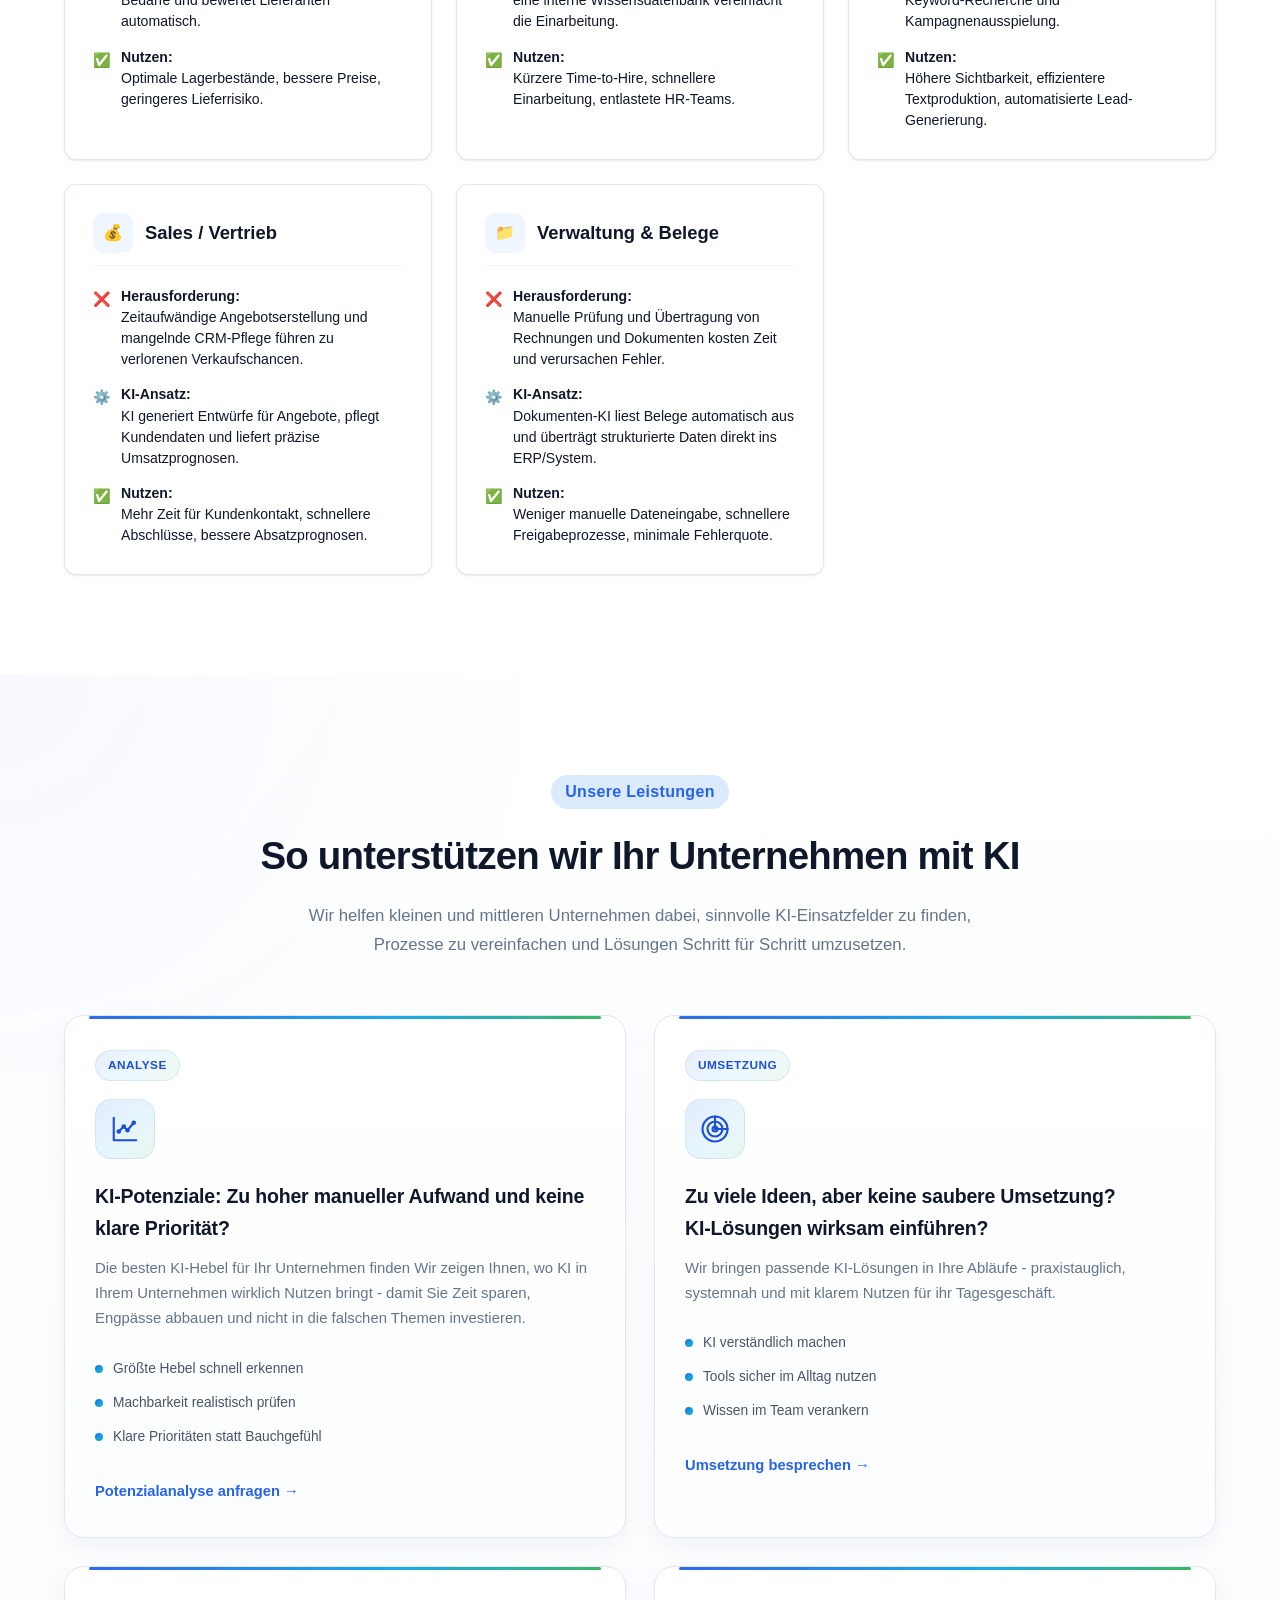
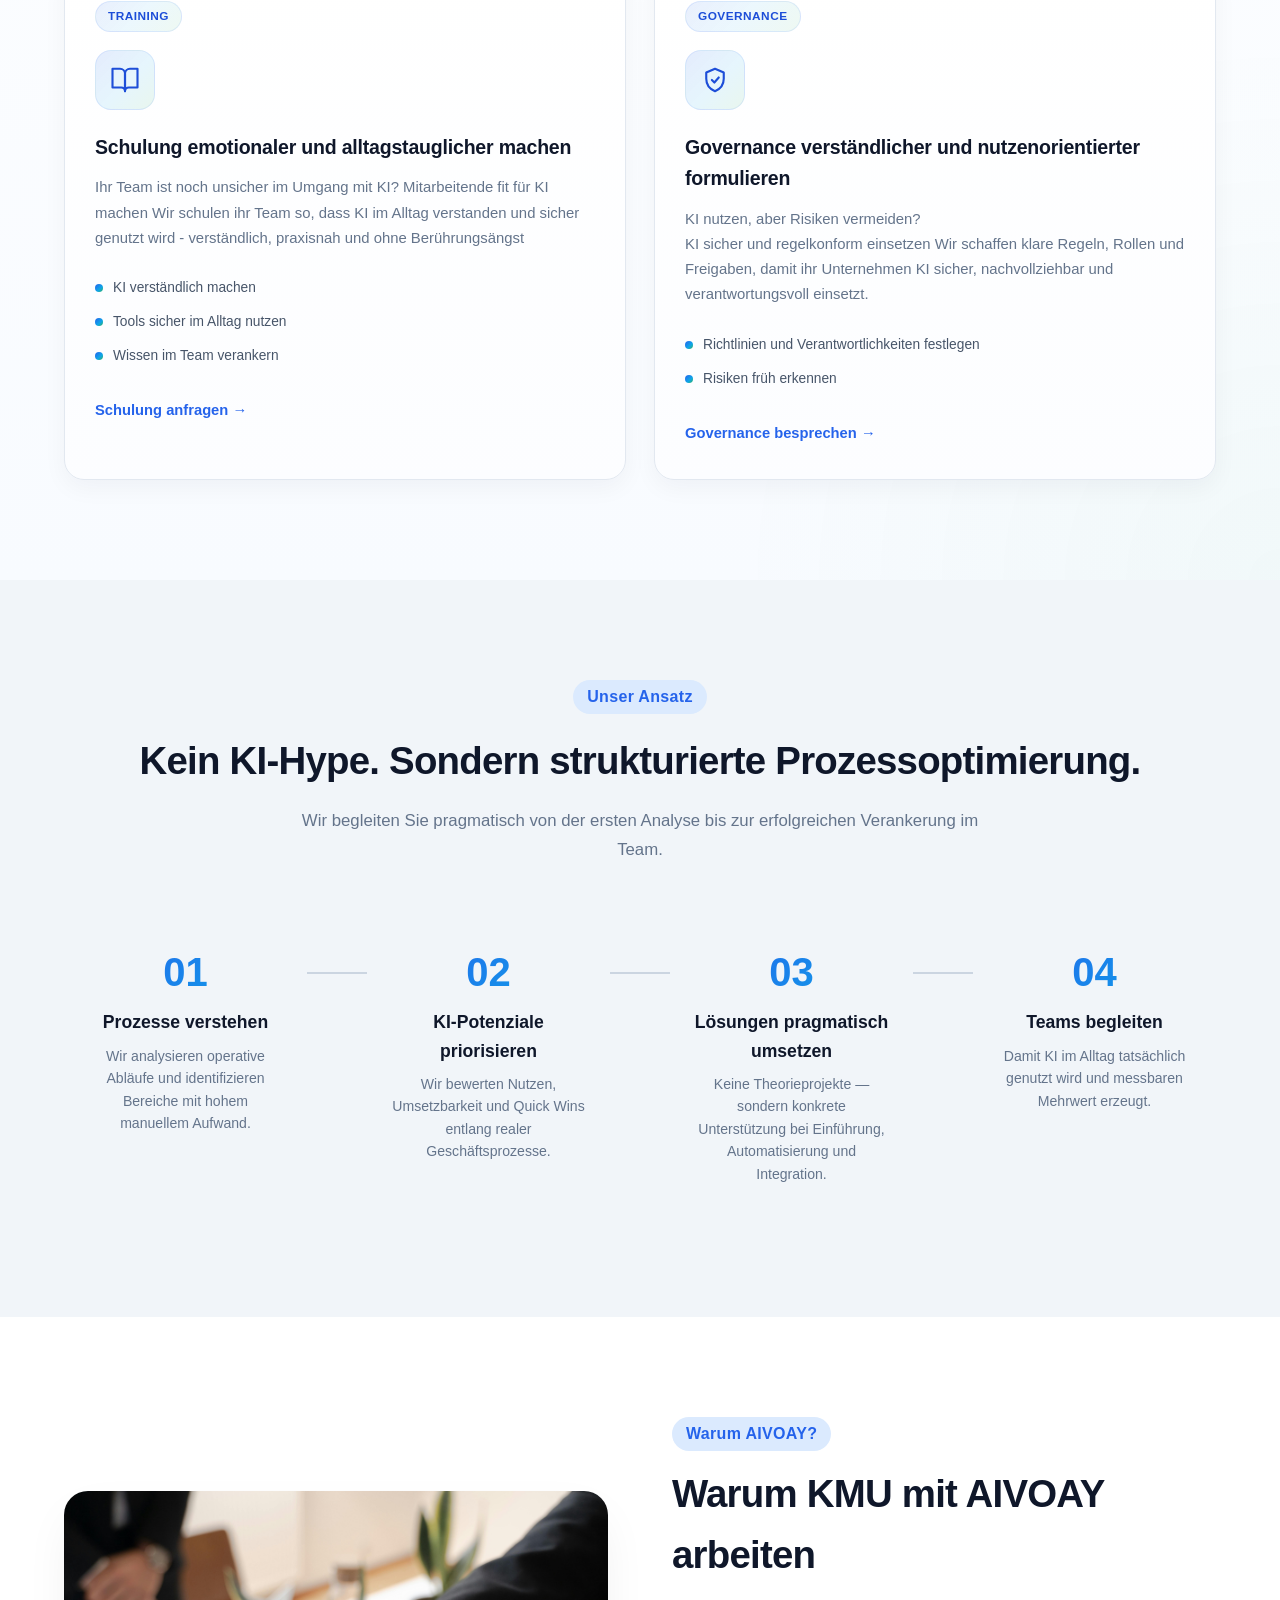
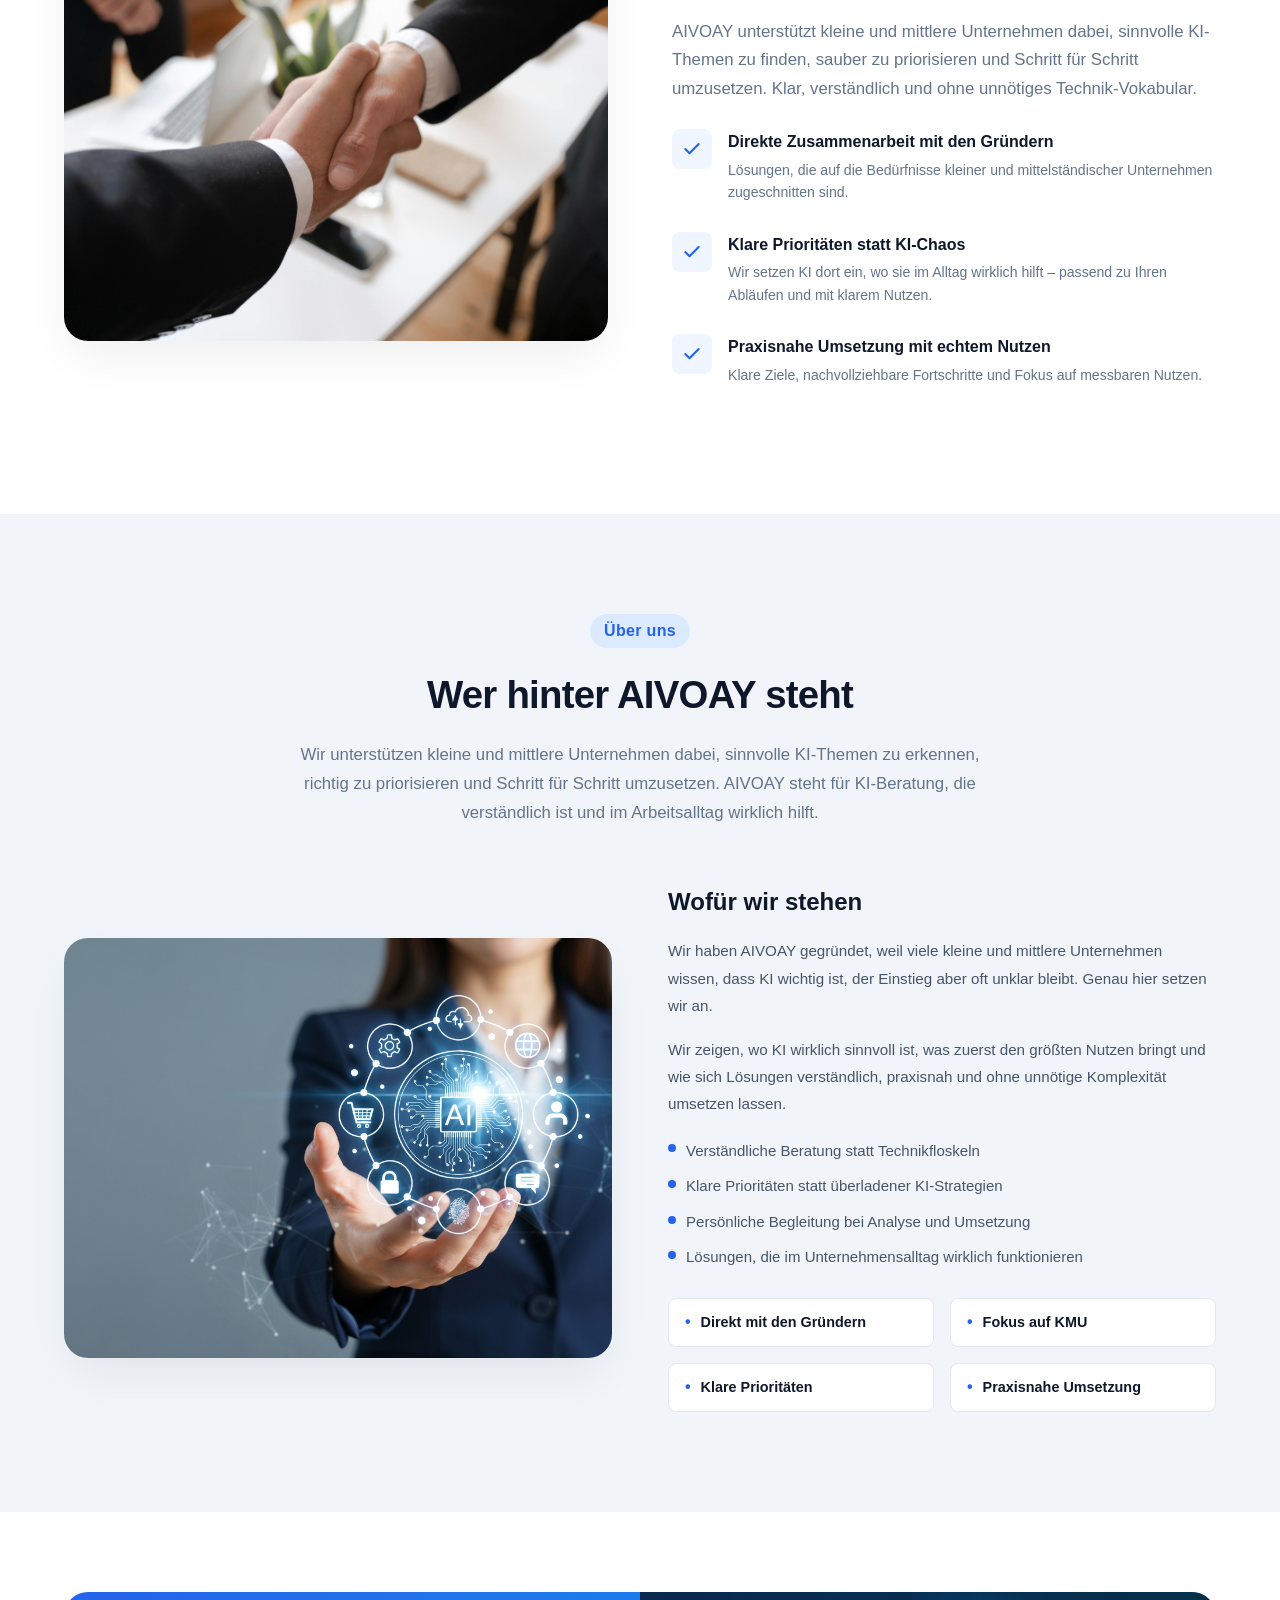
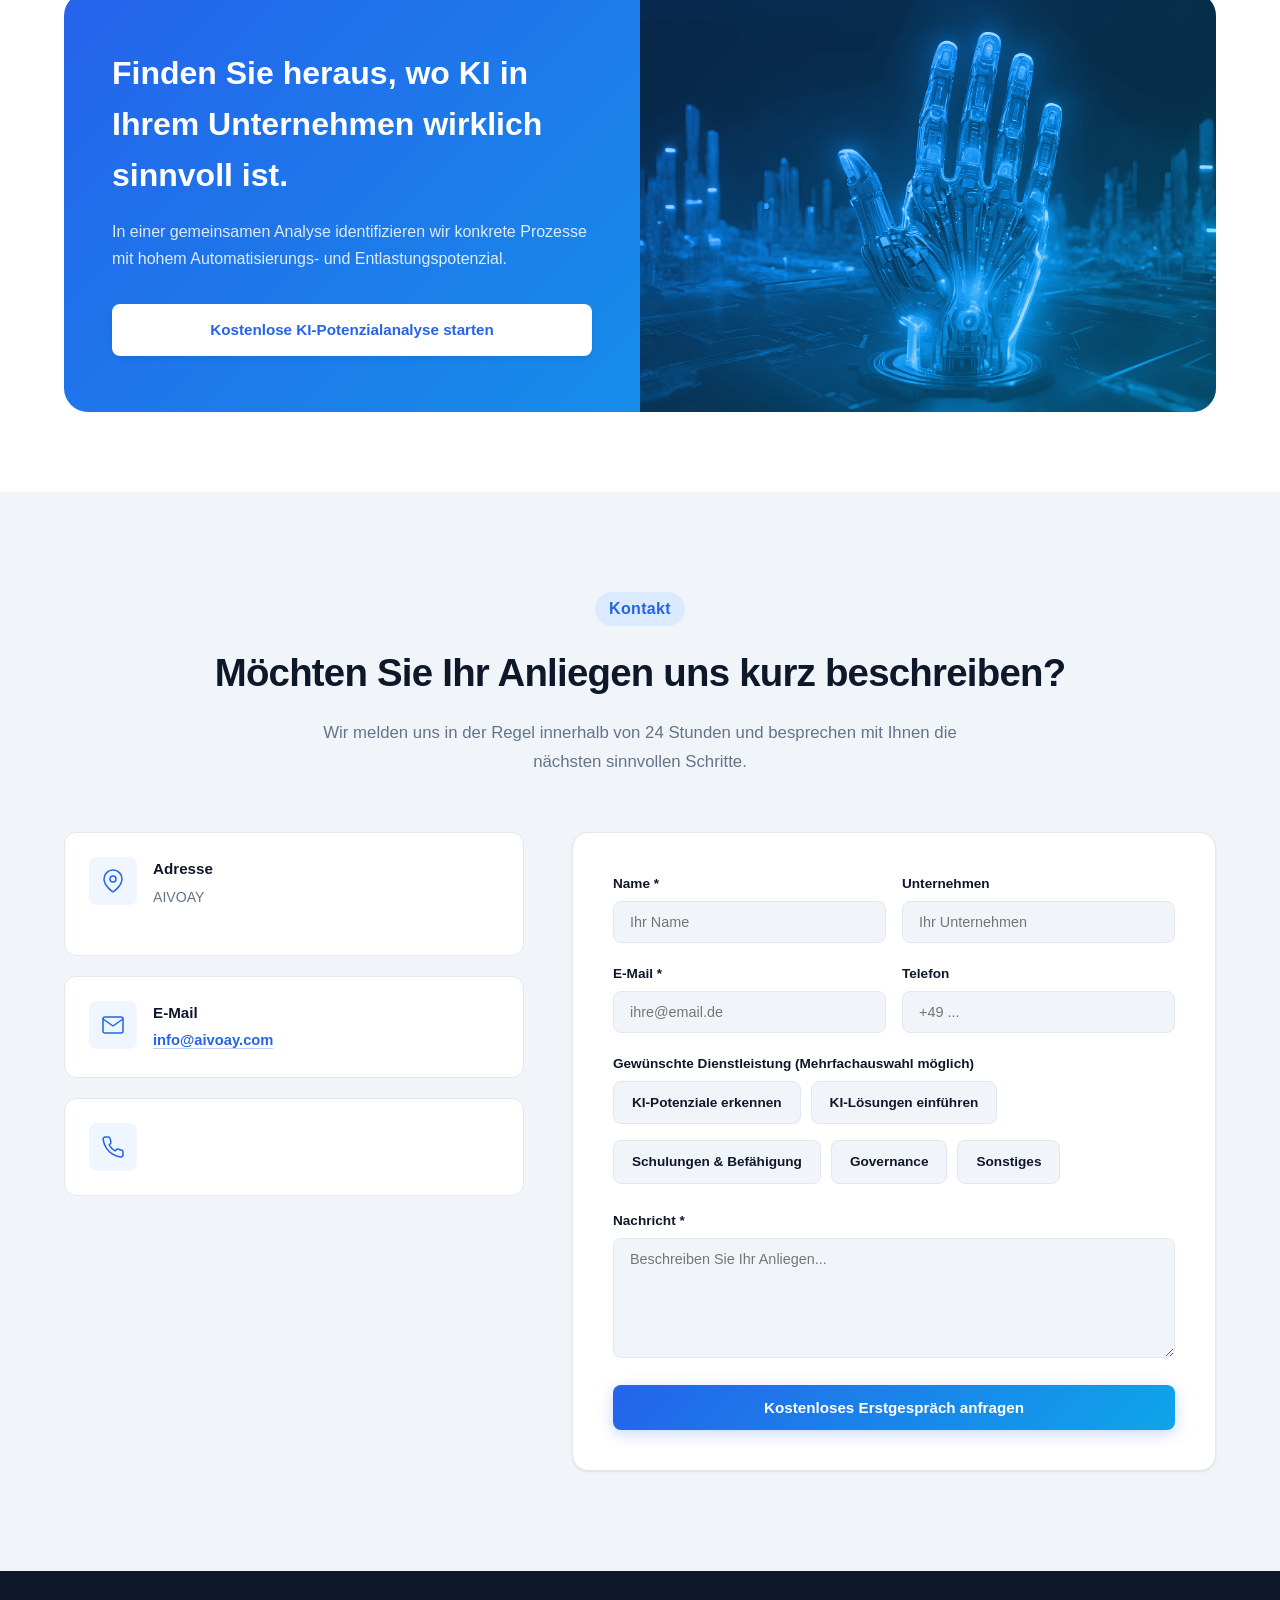
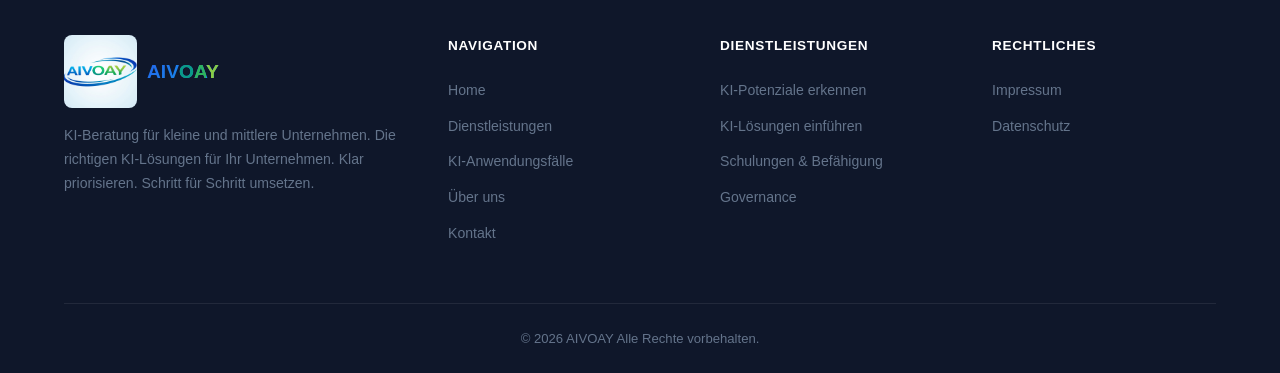
==== commit 6709de45: "Update index.html" ====
--- a/index.html
+++ b/index.html
@@ -54,12 +54,12 @@
                     "url": "https://www.aivoay.com/",
                     "logo": "https://www.aivoay.com/bilder/AIVOAY_logo.jpg",
                     "email": "info@aivoay.com",
-                    "telephone": "+49 152 5648 5764",
+                    "telephone": "",
                     "address": {
                         "@type": "PostalAddress",
-                        "streetAddress": "Dorfstraße 17/2",
-                        "postalCode": "71636",
-                        "addressLocality": "Ludwigsburg",
+                        "streetAddress": "",
+                        "postalCode": "",
+                        "addressLocality": "",
                         "addressCountry": "DE"
                     }
                 },
@@ -69,13 +69,13 @@
                     "name": "AIVOAY",
                     "image": "https://www.aivoay.com/bilder/geralt-ai-generated-8733987_1920.jpg",
                     "url": "https://www.aivoay.com/",
-                    "telephone": "+49 152 5648 5764",
+                    "telephone": "",
                     "email": "info@aivoay.com",
                     "address": {
                         "@type": "PostalAddress",
-                        "streetAddress": "Dorfstraße 17/2",
-                        "postalCode": "71636",
-                        "addressLocality": "Ludwigsburg",
+                        "streetAddress": "",
+                        "postalCode": "",
+                        "addressLocality": "",
                         "addressCountry": "DE"
                     },
                     "areaServed": "Deutschland",
@@ -833,7 +833,7 @@
                             </div>
                             <div>
                                 <h4>Adresse</h4>
-                                <p>AIVOAY<br>Dorfstraße 17/2<br>71636 Ludwigsburg, Deutschland</p>
+                                <p>AIVOAY<br><br></p>
                             </div>
                         </div>
 
@@ -856,10 +856,10 @@
                                     <path d="M22 16.92v3a2 2 0 0 1-2.18 2 19.79 19.79 0 0 1-8.63-3.07 19.5 19.5 0 0 1-6-6A19.79 19.79 0 0 1 2.12 4.18 2 2 0 0 1 4.11 2h3a2 2 0 0 1 2 1.72c.127.96.362 1.903.7 2.81a2 2 0 0 1-.45 2.11L8.09 9.91a16 16 0 0 0 6 6l1.27-1.27a2 2 0 0 1 2.11-.45c.907.338 1.85.573 2.81.7A2 2 0 0 1 22 16.92z"></path>
                                 </svg>
                             </div>
-                            <div>
+                            <!-- <div>
                                 <h4>Telefon</h4>
-                                <p><a href="tel:+49 152 5648 5764" class="email-link">+49 (0) 152 5648 5764</a></p>
-                            </div>
+                                <p><a href="tel:" class="email-link"></a></p>
+                            </div> -->
                         </div>
                     </div>
 
@@ -951,9 +951,9 @@
 
                 <div class="impressum-grid">
                     <div class="impressum-card">
-                        <p><strong>AIVOAY</strong><br>Dorfstraße 17/2<br>71636 Ludwigsburg<br>Deutschland</p>
+                        <p><strong>AIVOAY</strong><br><br><br>Deutschland</p>
                         <p>
-                            Telefon: <a href="tel:+49 (0) 152 5648 5764" class="email-link">+49 (0) 152 5648 5764</a><br>
+                            Telefon: <a href="tel:" class="email-link"></a><br>
                             E-Mail: <a href="mailto:info@aivoay.com" class="email-link">info@aivoay.com</a>
                         </p>
                     </div>
